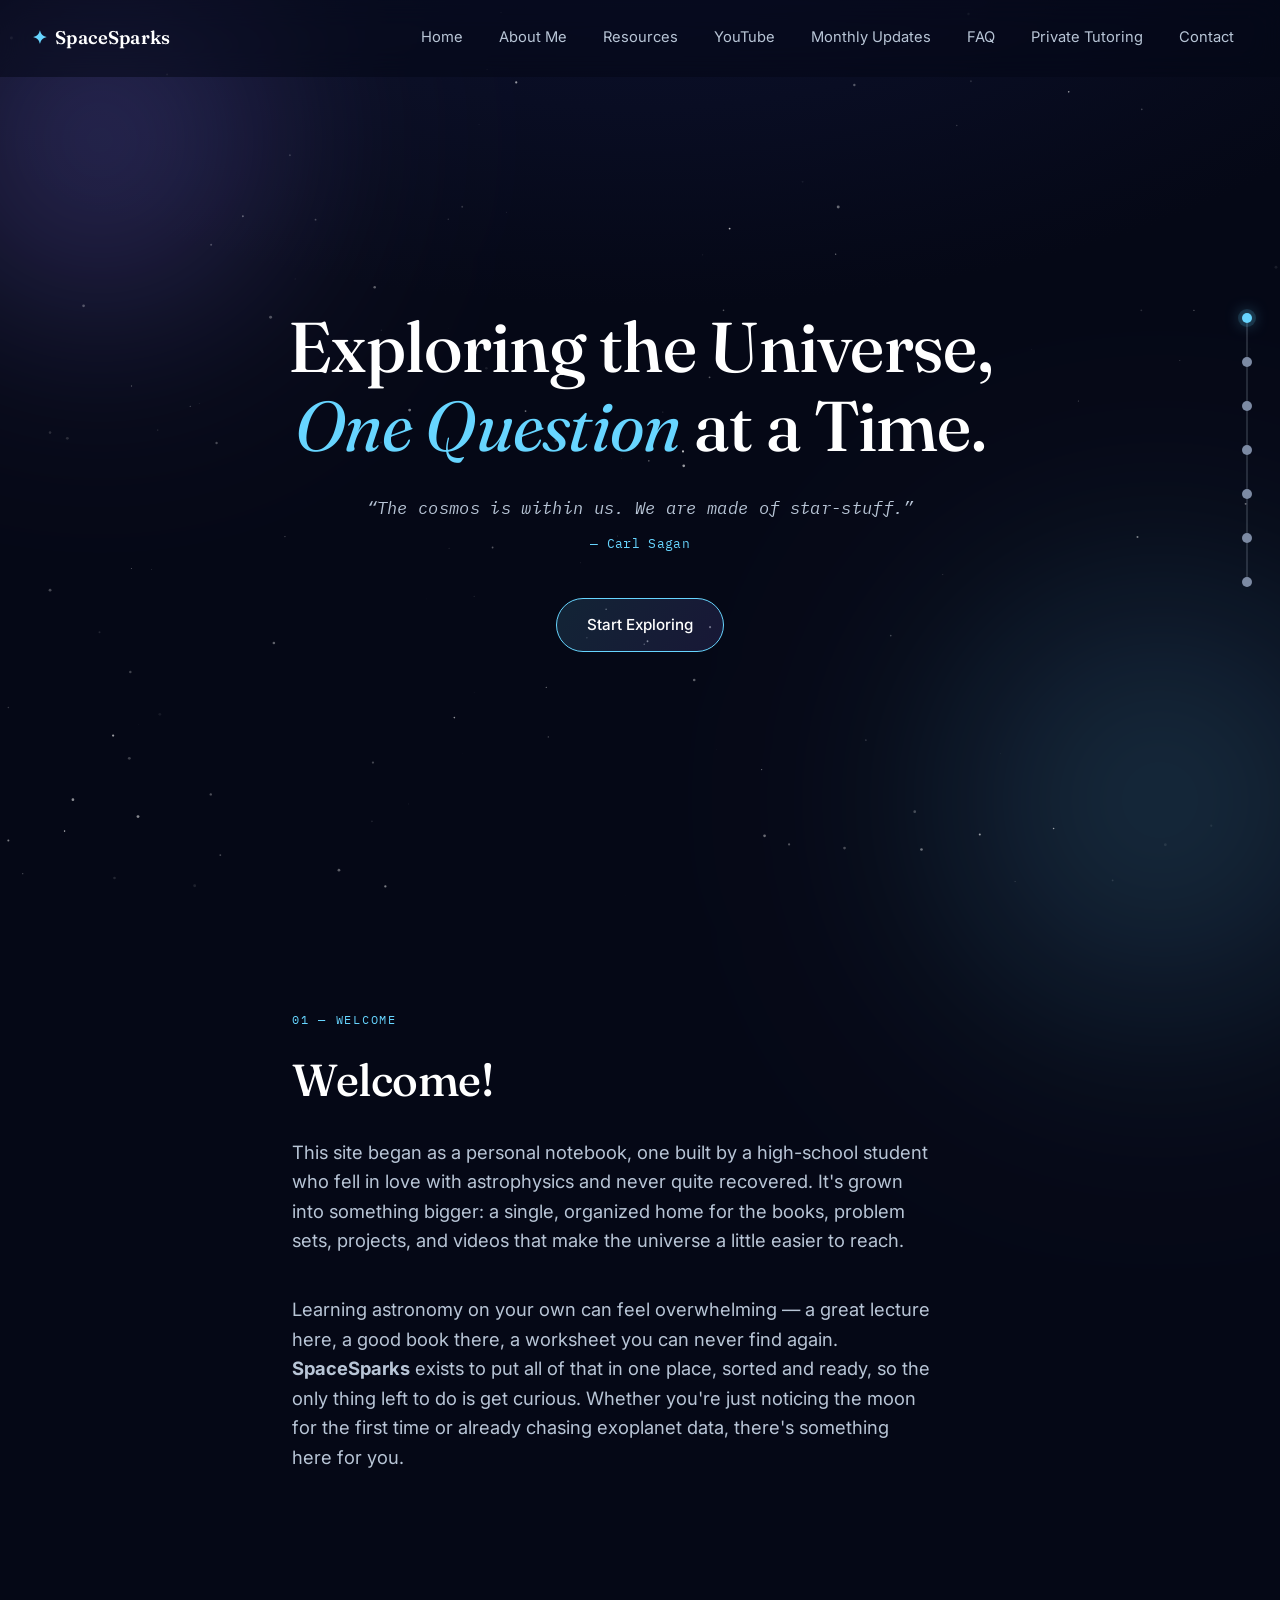
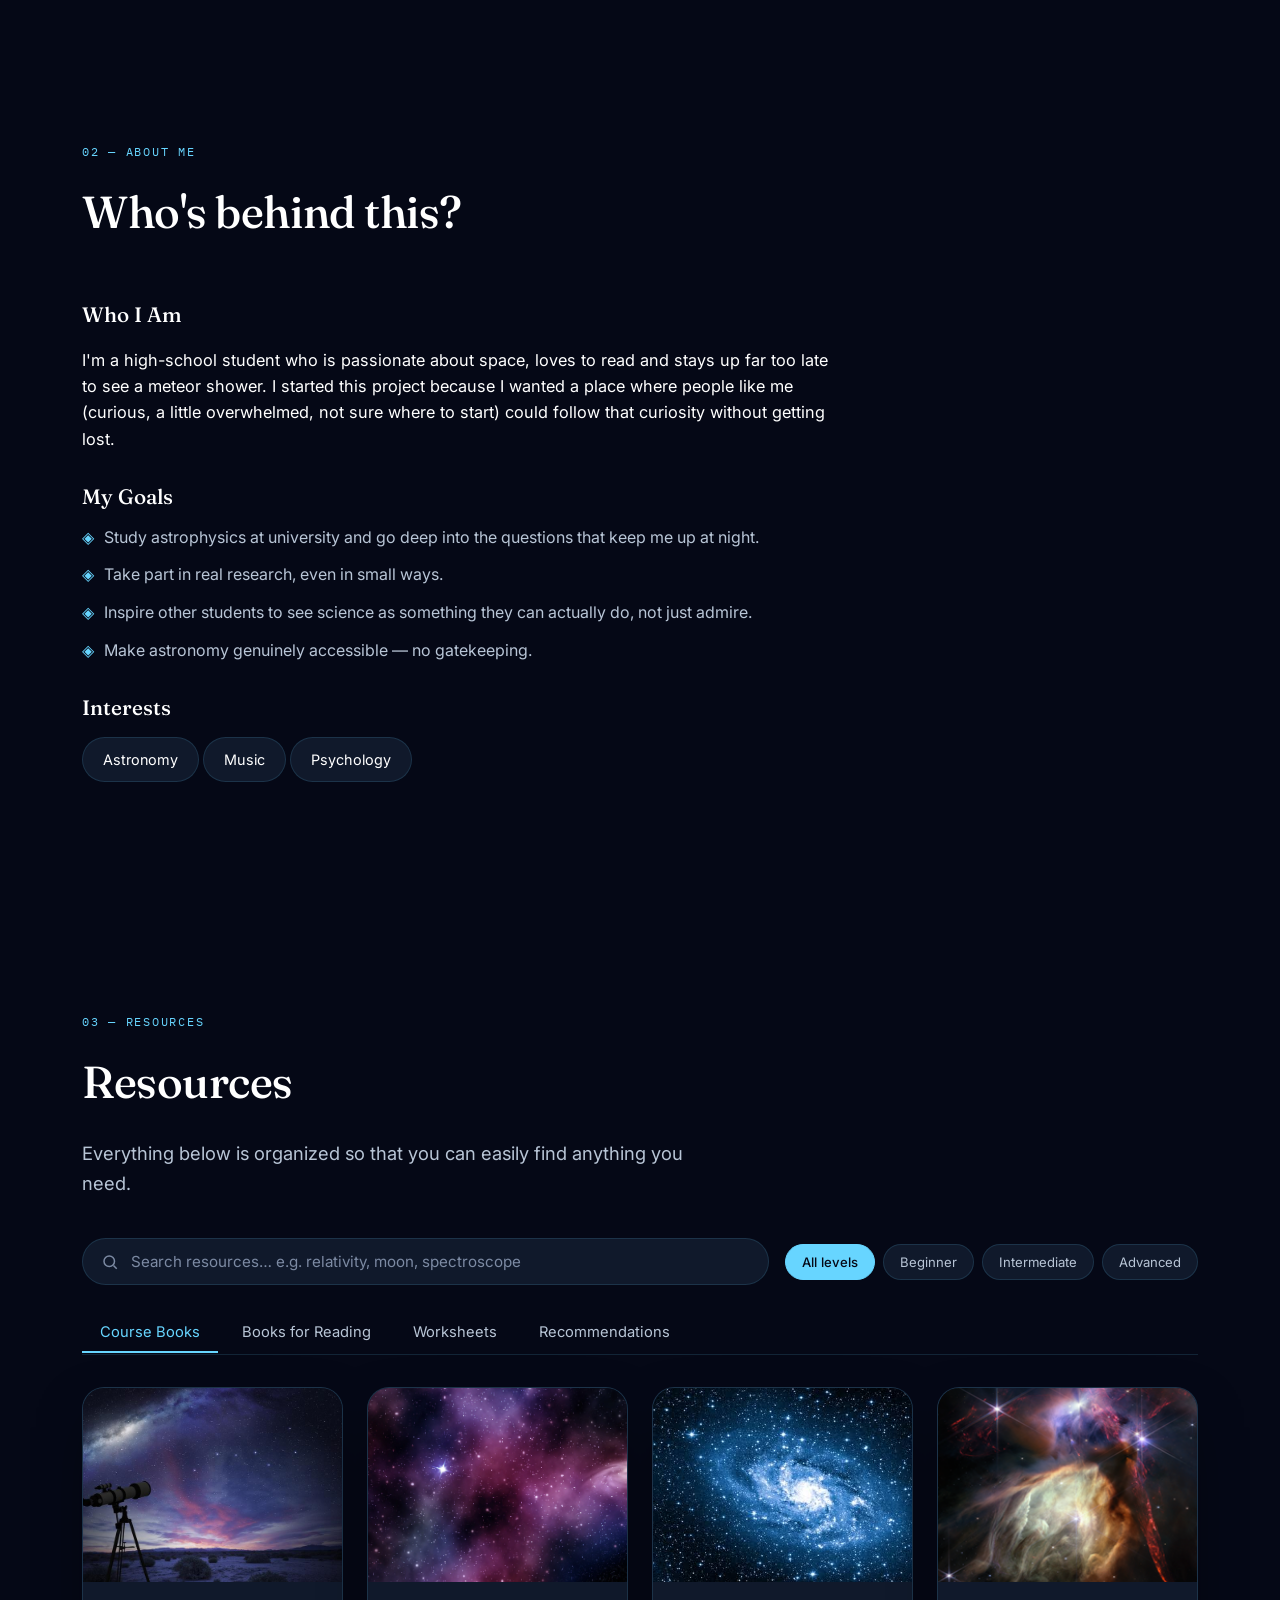
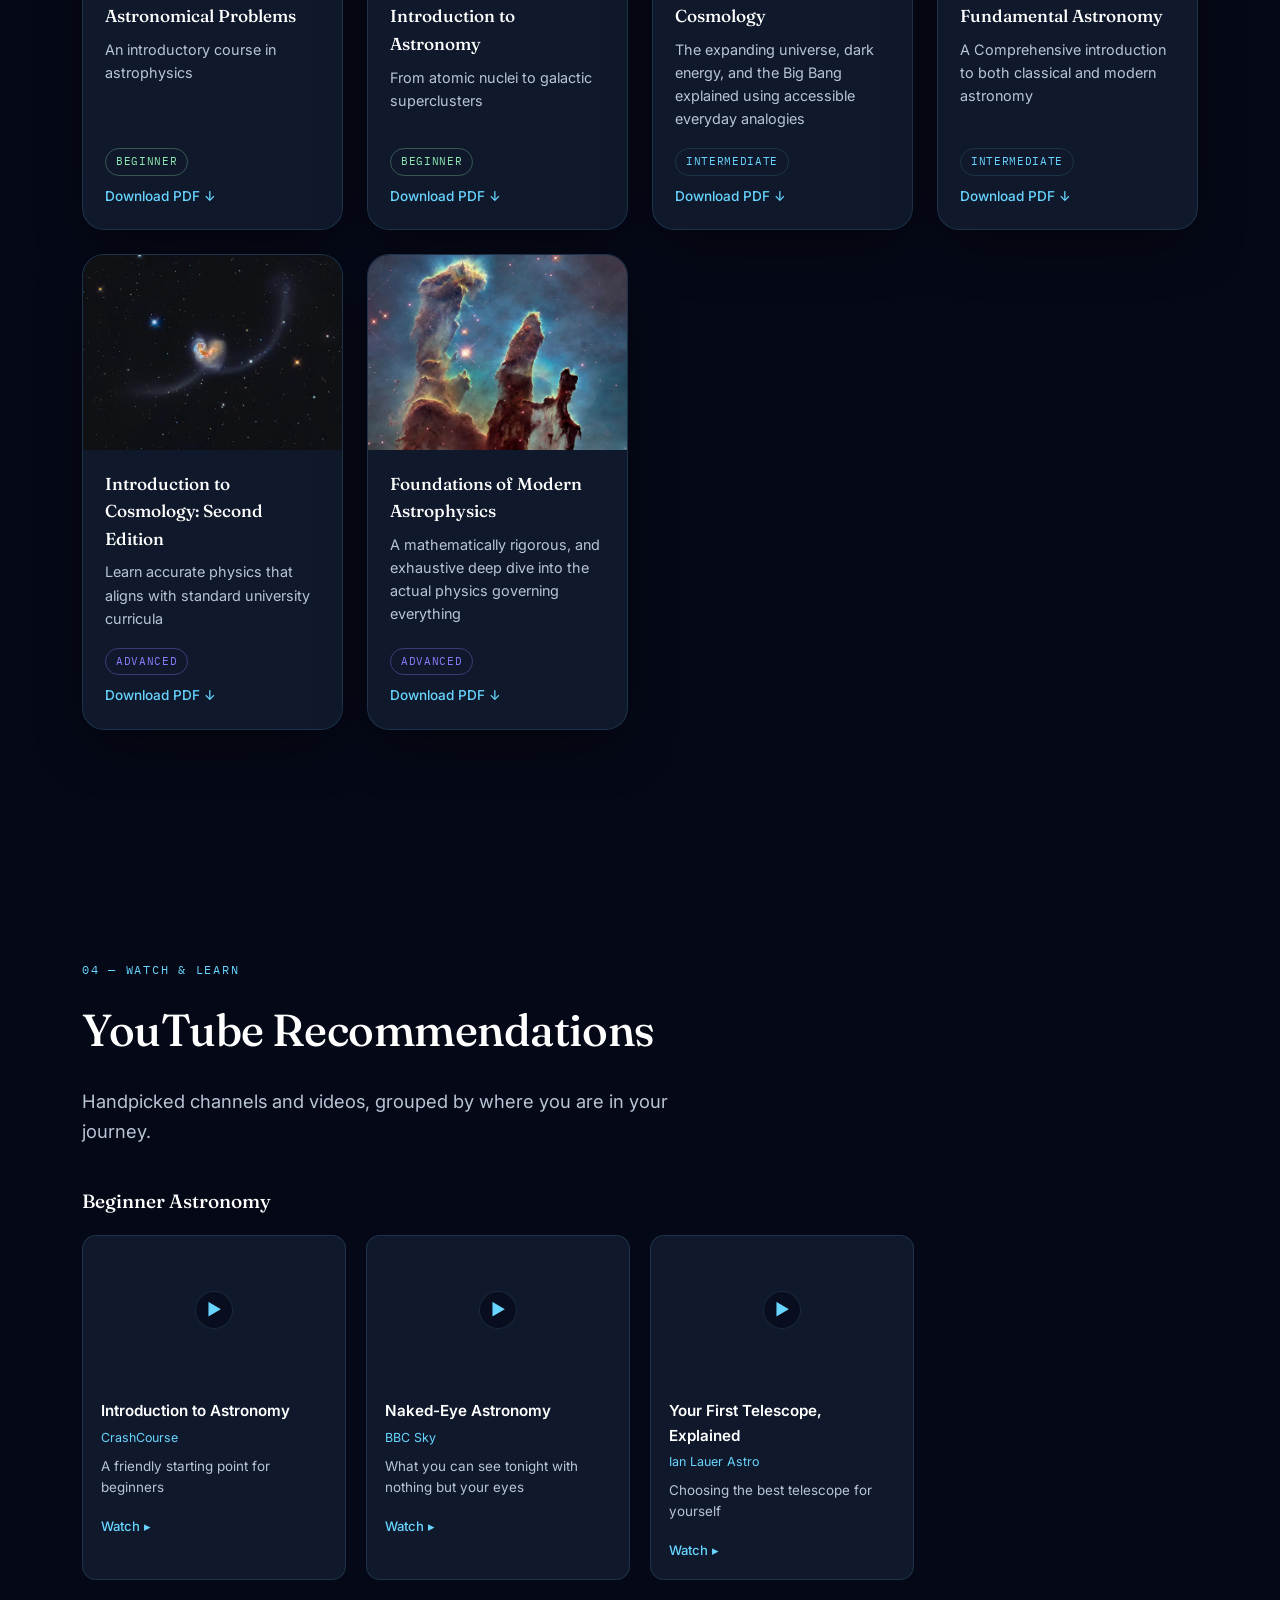
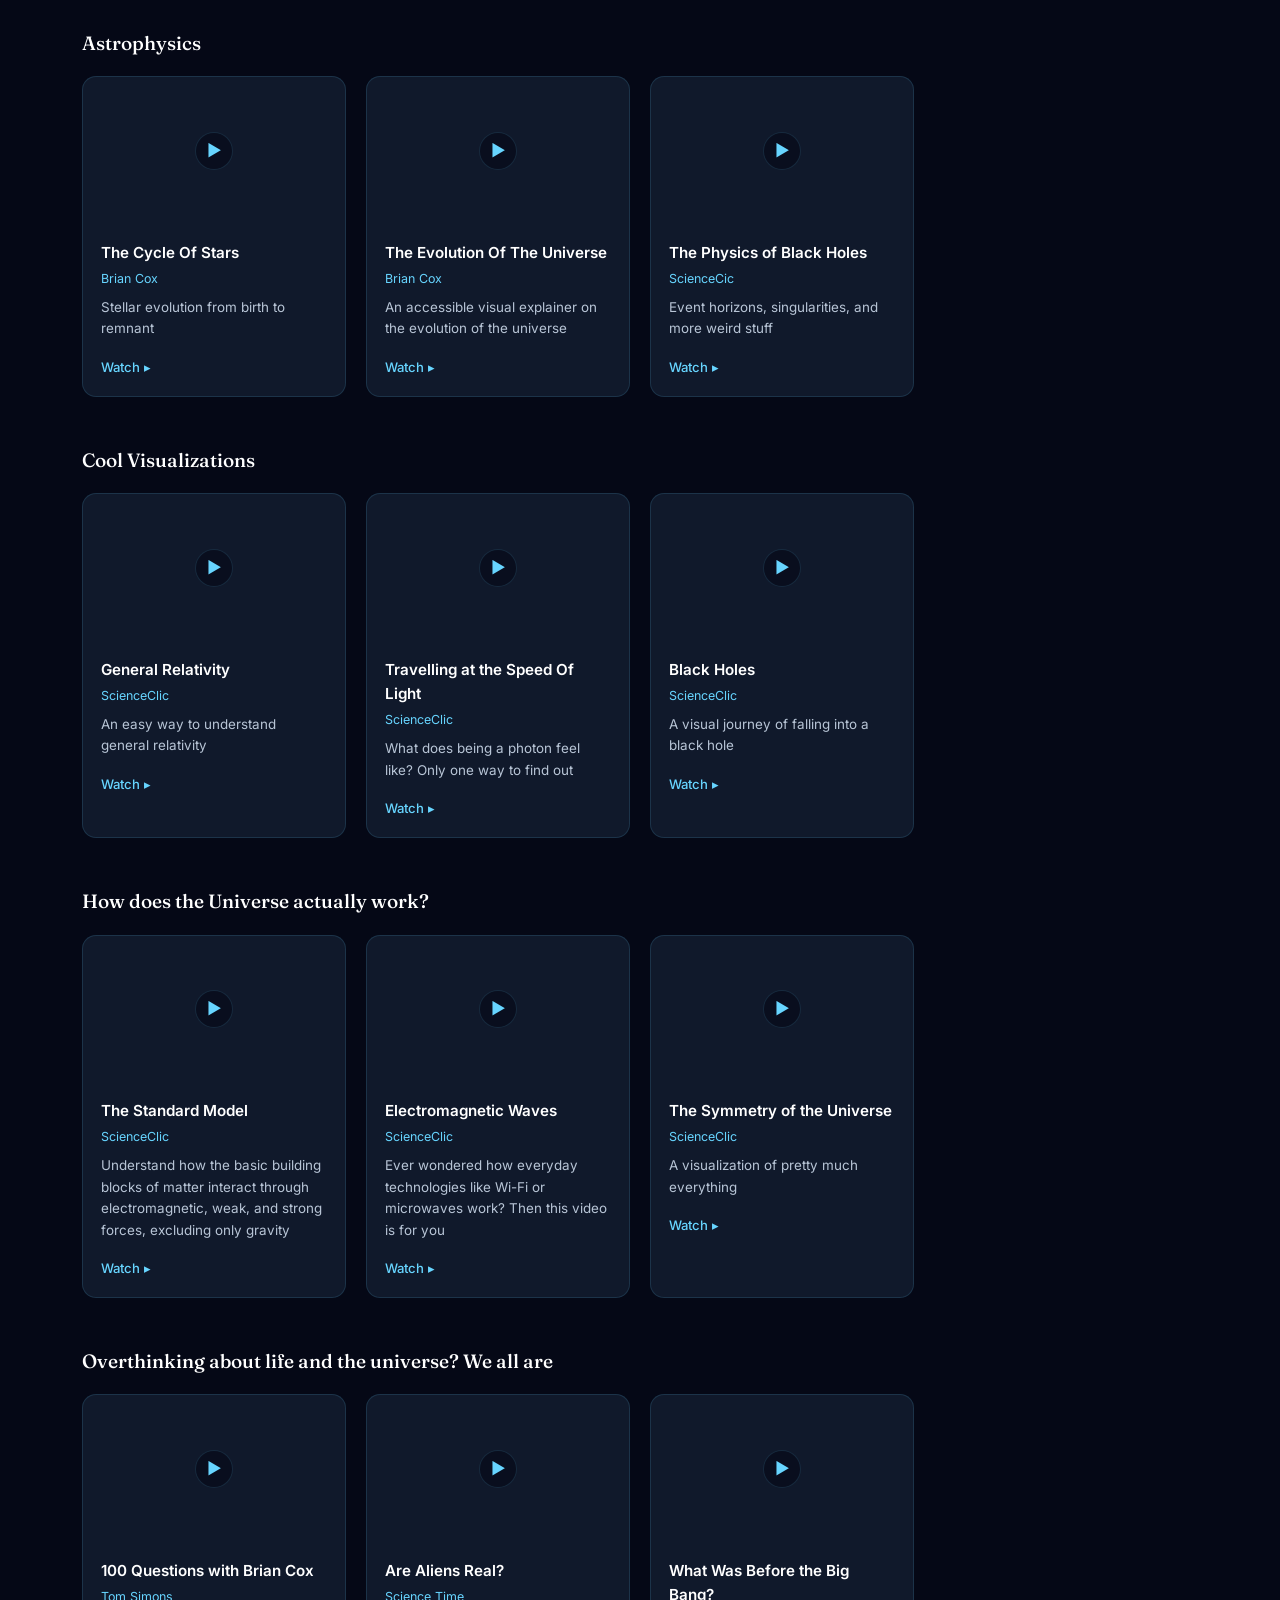
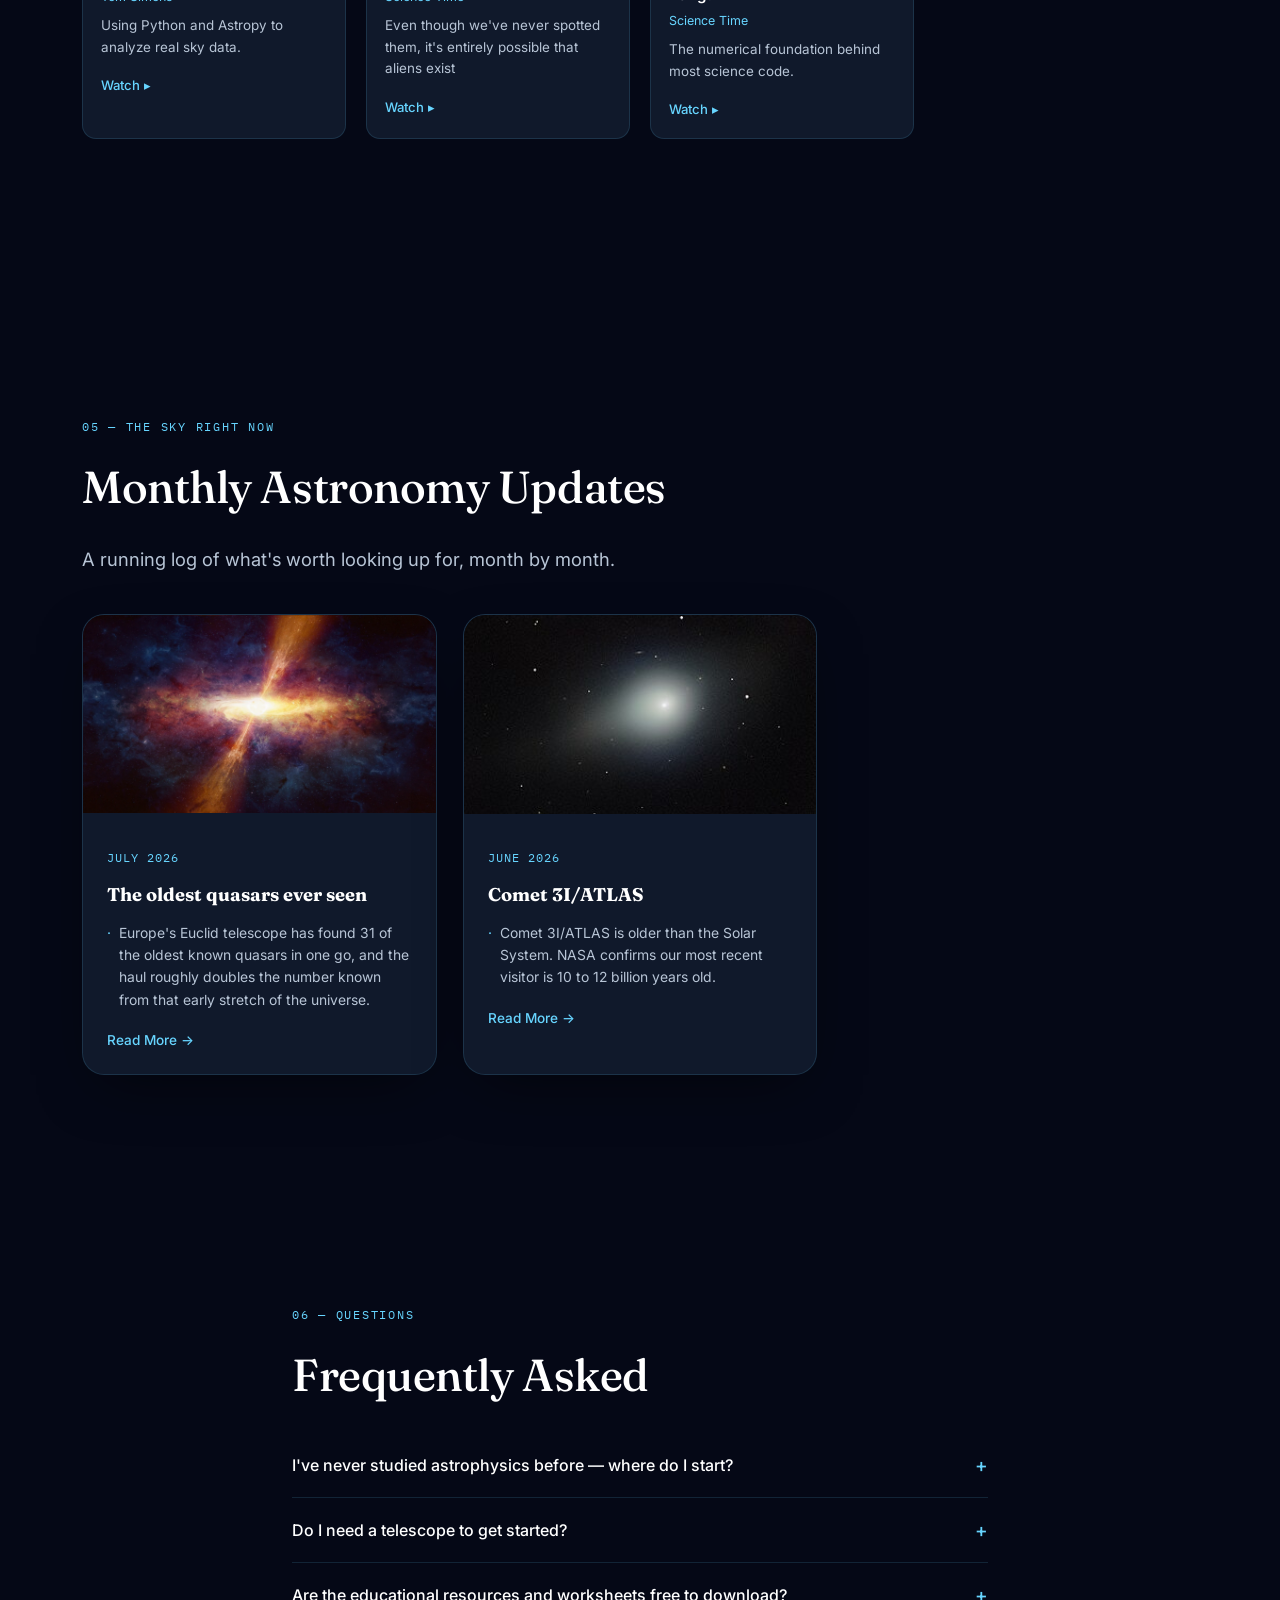
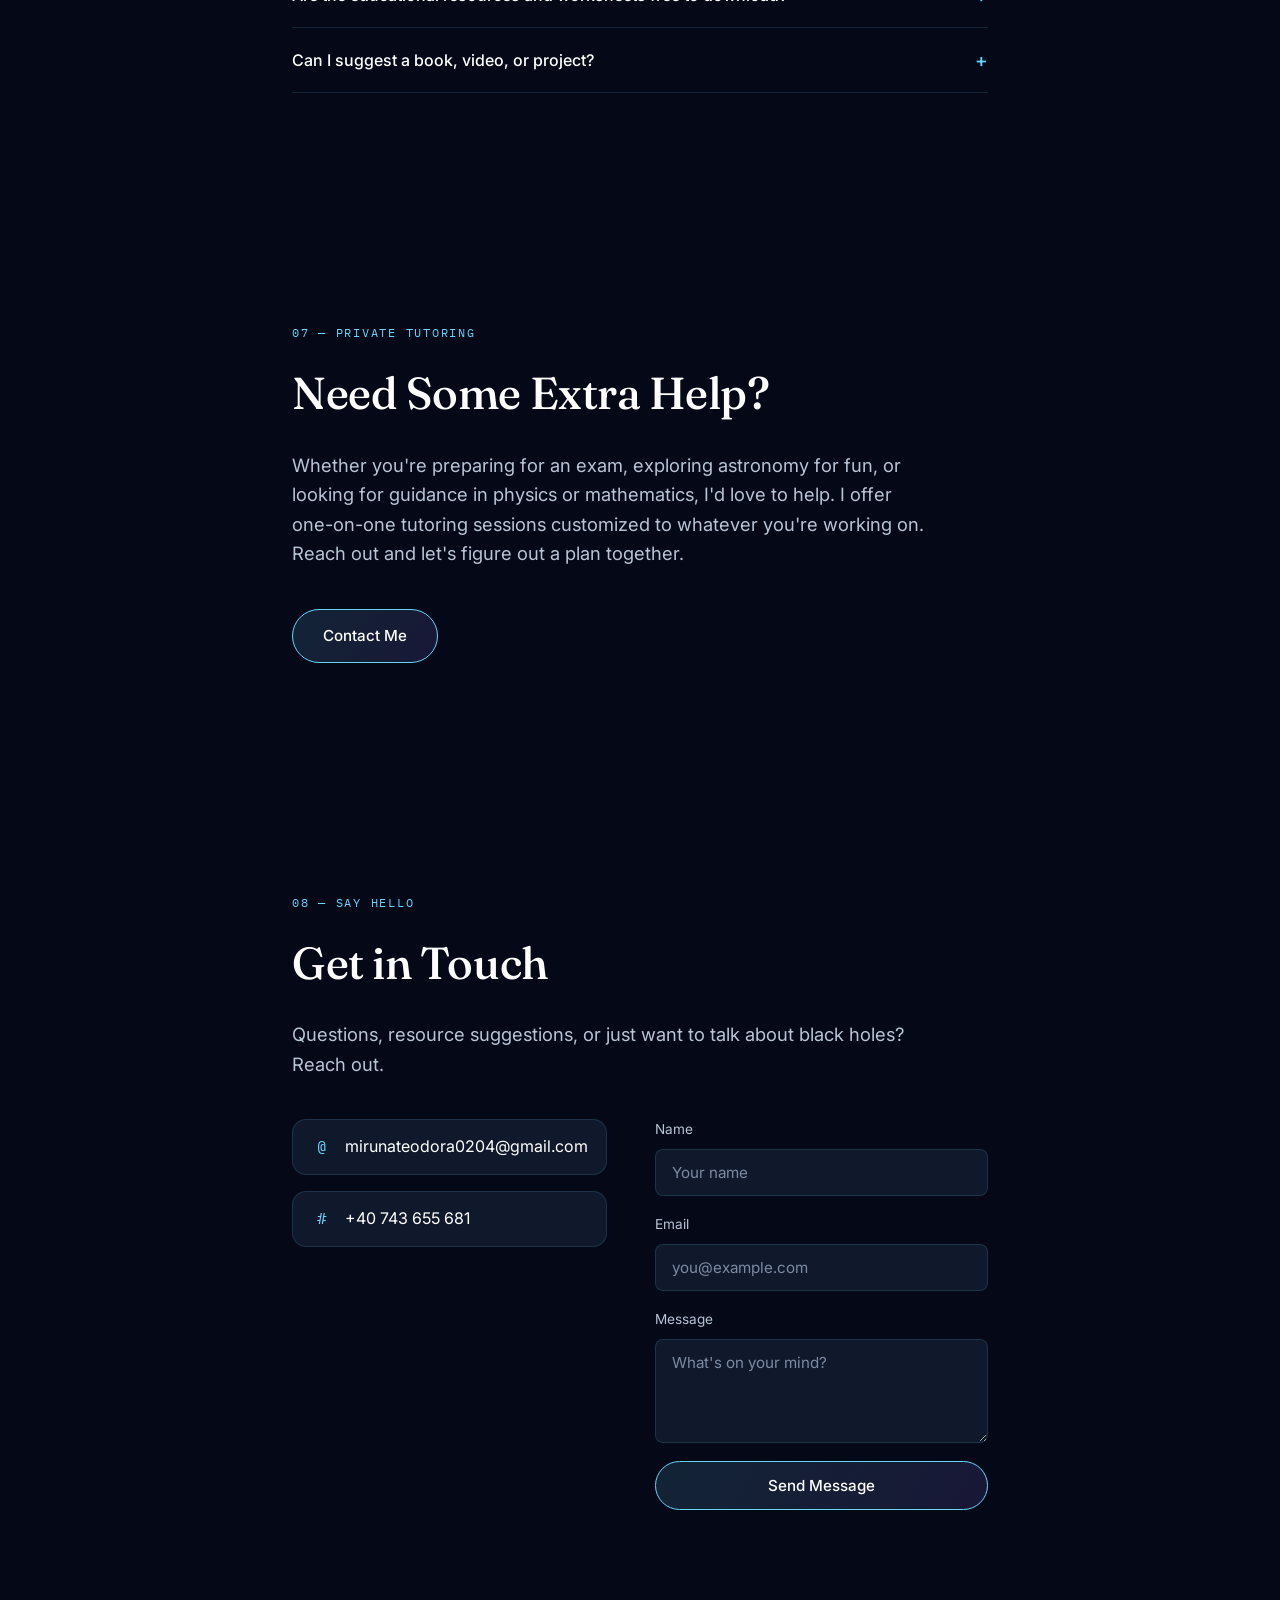
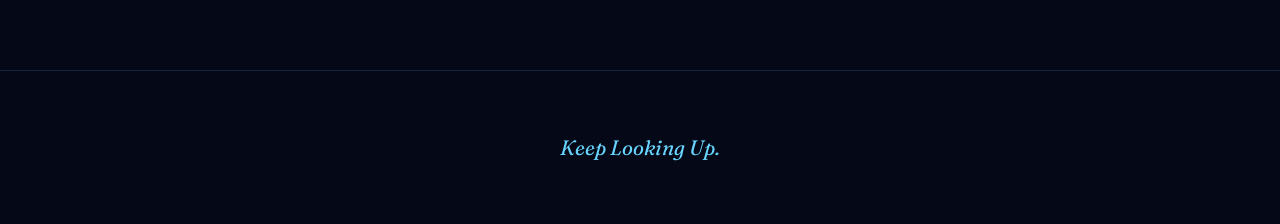
==== index.html @ ea96eea1 "Update index.html" ====
<!DOCTYPE html>
<html lang="en">
<head>
<meta charset="UTF-8">
<meta name="viewport" content="width=device-width, initial-scale=1.0">
<title>Exploring the Universe, One Question at a Time</title>
<meta name="description" content="A personal astronomy &amp; astrophysics learning hub — curated books, exercises, projects, videos and monthly sky updates for curious minds.">

<link rel="preconnect" href="https://fonts.googleapis.com">
<link rel="preconnect" href="https://fonts.gstatic.com" crossorigin>
<link href="https://fonts.googleapis.com/css2?family=Fraunces:ital,opsz,wght@0,9..144,300;0,9..144,500;0,9..144,600;1,9..144,400;1,9..144,500&family=Inter:wght@400;500;600&family=IBM+Plex+Mono:wght@400;500&display=swap" rel="stylesheet">

<link rel="stylesheet" href="styles.css">
</head>
  <script data-goatcounter="https://miruna.goatcounter.com/count" async src="//gc.zgo.at/count.js"></script>
<script src="script.js"></script>
</body>


<!-- ================= STARFIELD CANVAS ================= -->
<canvas id="starfield"></canvas>
<div class="nebula-glow nebula-1"></div>
<div class="nebula-glow nebula-2"></div>

<!-- ================= CONSTELLATION RAIL (signature element) ================= -->
<nav class="rail" aria-hidden="true">
  <svg class="rail-line" viewBox="0 0 2 100" preserveAspectRatio="none"><line x1="1" y1="0" x2="1" y2="100" /></svg>
  <button class="rail-dot" data-target="home" aria-label="Home"><span class="rail-label">Home</span></button>
  <button class="rail-dot" data-target="about" aria-label="About Me"><span class="rail-label">About Me</span></button>
  <button class="rail-dot" data-target="resources" aria-label="Resources"><span class="rail-label">Resources</span></button>
  <button class="rail-dot" data-target="youtube" aria-label="YouTube Recommendations"><span class="rail-label">YouTube</span></button>
  <button class="rail-dot" data-target="updates" aria-label="Monthly Astronomy Updates"><span class="rail-label">Monthly Updates</span></button>
  <button class="rail-dot" data-target="tutoring" aria-label="Private Tutoring"><span class="rail-label">Tutoring</span></button>
  <button class="rail-dot" data-target="contact" aria-label="Contact"><span class="rail-label">Contact</span></button>
</nav>

<!-- ================= TOP NAVIGATION ================= -->
<header class="topnav" id="topnav">
  <a href="#home" class="brand">
    <span class="brand-mark">✦</span> SpaceSparks
  </a>
  <button class="nav-toggle" id="navToggle" aria-label="Open menu" aria-expanded="false">
    <span></span><span></span><span></span>
  </button>
  <ul class="nav-links" id="navLinks">
    <li><a href="#home" class="nav-link">Home</a></li>
    <li><a href="#about" class="nav-link">About Me</a></li>
    <li><a href="#resources" class="nav-link">Resources</a></li>
    <li><a href="#youtube" class="nav-link">YouTube</a></li>
    <li><a href="#updates" class="nav-link">Monthly Updates</a></li>
    <li><a href="#faq" class="nav-link">FAQ</a></li>
    <li><a href="#tutoring" class="nav-link">Private Tutoring</a></li>
    <li><a href="#contact" class="nav-link">Contact</a></li>
   
  </ul>
</header>

<main>

<!-- ================= HOME / HERO ================= -->
<section id="home" class="hero">
  <div class="hero-inner">
    <h1 class="hero-title">Exploring the Universe,<br><em>One Question</em> at a Time.</h1>
    <blockquote id="heroQuote" class="hero-quote mono">
      <p class="quote-text"></p>
      <cite class="quote-author"></cite>
    </blockquote>
    <a href="#welcome" class="btn btn-primary" id="startExploring">Start Exploring</a>
  </div>
  
</section>

<!-- ================= WELCOME ================= -->
<section id="welcome" class="section welcome fade-section">
  <div class="container narrow">
    <p class="eyebrow mono">01 — welcome</p>
    <h2 class="section-title">Welcome!</h2>
    <p class="lead">
      This site began as a personal notebook, one built by a high-school student who fell in love
      with astrophysics and never quite recovered. It's grown into something bigger: a single, organized
      home for the books, problem sets, projects, and videos that make the universe a little easier to reach.
    </p>
   <p class="lead">
      Learning astronomy on your own can feel overwhelming — a great lecture here, a good book there, a worksheet
      you can never find again. <strong>SpaceSparks</strong> exists to put all of that in one place, sorted and
      ready, so the only thing left to do is get curious. Whether you're just noticing the moon for the first
      time or already chasing exoplanet data, there's something here for you.
    </p>
  </div>
</section>

<!-- ================= ABOUT ME ================= -->
<section id="about" class="section about fade-section">
  <div class="container">
    <p class="eyebrow mono">02 — about me</p>
    <h2 class="section-title">Who's behind this?</h2>

    <div class="about-grid">
      

      <div class="about-copy">
        <h3 class="sub-title">Who I Am</h3>
        <p class="body-text">
          I'm a high-school student who is passionate about space, loves to read and stays up far too late 
          to see a meteor shower. I started this project because I wanted a place where people like me 
          (curious, a little overwhelmed, not sure where to start) could follow that curiosity without getting lost.
        </p>

        <h3 class="sub-title">My Goals</h3>
        <ul class="goals-list">
          <li><span class="goal-icon">◈</span> Study astrophysics at university and go deep into the questions that keep me up at night.</li>
          <li><span class="goal-icon">◈</span> Take part in real research, even in small ways.</li>
          <li><span class="goal-icon">◈</span> Inspire other students to see science as something they can actually do, not just admire.</li>
          <li><span class="goal-icon">◈</span> Make astronomy genuinely accessible — no gatekeeping.</li>
        </ul>

        <h3 class="sub-title">Interests</h3>
        <div class="interest-cards">
          <a class="interest-card" href="https://astrobites.org/" target="_blank" rel="noopener"><span>Astronomy</span></a>
          <a class="interest-card" href="https://open.spotify.com/playlist/4v7LT1GHhqr9wpj6pRd0eS?si=41e9cadd6a004e98&pt=9d2623cac70a6fc5e50fc040d698d686" target="_blank" rel="noopener"><span>Music</span></a>
          <a class="interest-card" href="https://www.goodreads.com/shelf/show/psychology" target="_blank" rel="noopener"><span>Psychology</span></a>
        </div>
      </div>
    </div>
  </div>
</section>

<!-- ================= RESOURCES ================= -->
<section id="resources" class="section resources fade-section">
  <div class="container">
    <p class="eyebrow mono">03 — resources</p>
    <h2 class="section-title">Resources</h2>
    <p class="lead">Everything below is organized so that you can easily find anything you need.</p>

    <!-- search + filter -->
    <div class="resource-toolbar">
      <div class="search-wrap">
        <svg class="search-icon" viewBox="0 0 24 24" width="18" height="18" fill="none" stroke="currentColor" stroke-width="2"><circle cx="11" cy="11" r="7"/><line x1="21" y1="21" x2="16.65" y2="16.65"/></svg>
        <input type="text" id="resourceSearch" placeholder="Search resources… e.g. relativity, moon, spectroscope" aria-label="Search resources">
      </div>
      <div class="filter-wrap" role="group" aria-label="Filter by difficulty">
        <button class="filter-chip active" data-level="all">All levels</button>
        <button class="filter-chip" data-level="beginner">Beginner</button>
        <button class="filter-chip" data-level="intermediate">Intermediate</button>
        <button class="filter-chip" data-level="advanced">Advanced</button>
      </div>
    </div>

    <!-- Resource sub-nav -->
    <div class="resource-tabs" role="tablist">
      <button class="resource-tab active" data-tab="coursebooks" role="tab">Course Books</button>
      <button class="resource-tab" data-tab="reading" role="tab">Books for Reading</button>
      <button class="resource-tab" data-tab="exercises" role="tab">Worksheets</button>
      <button class="resource-tab" data-tab="recommendations" role="tab">Recommendations</button>
    </div>

    <!-- 1. Course Books -->
    <div class="resource-panel active" id="panel-coursebooks">
      <div class="card-grid" id="coursebooksGrid"></div>
    </div>

    <!-- 2. Books for Reading -->
    <div class="resource-panel" id="panel-reading">
      <div class="card-grid" id="readingGrid"></div>
    </div>

    <!-- 3. Exercises -->
    <div class="resource-panel" id="panel-exercises">
      <div class="accordion" id="exerciseAccordion"></div>
    </div>

    <!-- 4. Recommendations -->
<div class="resource-panel" id="panel-recommendations">
  <div class="card-grid" id="recommendationsGrid"></div>
</div>

    <p class="empty-state mono" id="resourceEmptyState" hidden>No resources match your search yet — try a different word.</p>
  </div>
</section>

<!-- ================= YOUTUBE ================= -->
<section id="youtube" class="section youtube fade-section">
  <div class="container">
    <p class="eyebrow mono">04 — watch &amp; learn</p>
    <h2 class="section-title">YouTube Recommendations</h2>
    <p class="lead">Handpicked channels and videos, grouped by where you are in your journey.</p>

    <div class="yt-categories" id="ytCategories"></div>
  </div>
</section>

<!-- ================= MONTHLY UPDATES ================= -->
<section id="updates" class="section updates fade-section">
  <div class="container">
    <p class="eyebrow mono">05 — the sky right now</p>
    <h2 class="section-title">Monthly Astronomy Updates</h2>
    <p class="lead">A running log of what's worth looking up for, month by month.</p>

    <div class="updates-grid" id="updatesGrid"></div>
  </div>
</section>

<!-- ================= FAQ ================= -->
<section id="faq" class="section faq fade-section">
  <div class="container narrow">
    <p class="eyebrow mono">06 — questions</p>
    <h2 class="section-title">Frequently Asked</h2>
    <div class="faq-list" id="faqList"></div>
  </div>
</section>

   <!-- ================= PRIVATE TUTORING ================= -->
<section id="tutoring" class="section tutoring fade-section">
  <div class="container narrow">
    <p class="eyebrow mono">07 — private tutoring</p>
    <h2 class="section-title">Need Some Extra Help?</h2>
    <p class="lead">
      Whether you're preparing for an exam, exploring astronomy for fun, or looking for guidance in
      physics or mathematics, I'd love to help. I offer one-on-one tutoring sessions customized to
      whatever you're working on. Reach out and let's figure out a plan together.
    </p>
    <a href="#contact" class="btn btn-primary" id="tutoringContact">Contact Me</a>
  </div>
</section>

<!-- ================= CONTACT ================= -->
<section id="contact" class="section contact fade-section">
  <div class="container narrow">
    <p class="eyebrow mono">08 — say hello</p>
    <h2 class="section-title">Get in Touch</h2>
    <p class="lead">Questions, resource suggestions, or just want to talk about black holes? Reach out.</p>

    <div class="contact-grid">
      <div class="contact-info">
        <a class="contact-item" href="mailto:mirunateodora0204@gmail.com">
          <span class="contact-icon mono">@</span> mirunateodora0204@gmail.com
        </a>
        <a class="contact-item" href="tel:+40 743 655 681">
          <span class="contact-icon mono">#</span> +40 743 655 681
        </a>
      </div>

      <form class="contact-form" id="contactForm">
        <label class="field">
          <span>Name</span>
          <input type="text" name="name" required placeholder="Your name">
        </label>
        <label class="field">
          <span>Email</span>
          <input type="email" name="email" required placeholder="you@example.com">
        </label>
        <label class="field">
          <span>Message</span>
          <textarea name="message" rows="4" required placeholder="What's on your mind?"></textarea>
        </label>
        <button type="submit" class="btn btn-primary full-width">Send Message</button>
        <p class="form-status mono" id="formStatus" role="status"></p>
      </form>
    </div>
  </div>
</section>

 

</main>

<footer class="site-footer">
  <p class="footer-tagline">Keep Looking Up.</p>
</footer>

<button class="back-to-top" id="backToTop" aria-label="Back to top">↑</button>

<script src="script.js"></script>
</body>
</html>
---- styles.css ----
/* =========================================================
   ORBITNOTES — design tokens
   ========================================================= */
:root{
  --bg:            #050816;
  --bg-soft:       #070b1c;
  --card:          #10192b;
  --card-hover:    #142238;
  --border:        rgba(103,213,255,0.14);
  --accent:        #67d5ff;
  --accent-2:      #8d7bff;
  --text:          #ffffff;
  --muted:         #b8c5d6;
  --muted-2:       #7c8aa3;

  --font-display: "Fraunces", ui-serif, Georgia, serif;
  --font-body:    "Inter", ui-sans-serif, system-ui, sans-serif;
  --font-mono:    "IBM Plex Mono", ui-monospace, monospace;

  --radius-lg: 22px;
  --radius-md: 14px;
  --radius-sm: 8px;

  --shadow-soft: 0 20px 60px -20px rgba(0,0,0,0.6);
  --ease: cubic-bezier(.16,.8,.3,1);
}

*,*::before,*::after{ box-sizing:border-box; }
html{ scroll-behavior:smooth; }
@media (prefers-reduced-motion: reduce){
  html{ scroll-behavior:auto; }
  *{ animation-duration:0.001ms !important; animation-iteration-count:1 !important; transition-duration:0.001ms !important; }
}

body{
  margin:0;
  background:var(--bg);
  color:var(--text);
  font-family:var(--font-body);
  line-height:1.6;
  -webkit-font-smoothing:antialiased;
  overflow-x:hidden;
}

img{ max-width:100%; display:block; }
a{ color:inherit; text-decoration:none; }
button{ font-family:inherit; cursor:pointer; }
.mono{ font-family:var(--font-mono); letter-spacing:0.02em; }

::selection{ background:var(--accent-2); color:#050816; }

/* focus visibility */
a:focus-visible, button:focus-visible, input:focus-visible, textarea:focus-visible{
  outline:2px solid var(--accent);
  outline-offset:3px;
  border-radius:4px;
}

/* =========================================================
   Background: starfield + nebula glows
   ========================================================= */
#starfield{
  position:fixed; inset:0; width:100%; height:100%;
  z-index:0; pointer-events:none;
  background:
    radial-gradient(ellipse 120% 80% at 50% -10%, #0d1230 0%, var(--bg) 55%);
}

.nebula-glow{
  position:fixed; z-index:0; pointer-events:none; border-radius:50%;
  filter:blur(90px); opacity:0.35; mix-blend-mode:screen;
}
.nebula-1{
  width:520px; height:520px; top:-120px; left:-160px;
  background:radial-gradient(circle, var(--accent-2), transparent 70%);
}
.nebula-2{
  width:640px; height:640px; bottom:-220px; right:-200px;
  background:radial-gradient(circle, var(--accent), transparent 70%);
  opacity:0.22;
}

/* =========================================================
   Constellation rail (signature scroll element)
   ========================================================= */
.rail{
  position:fixed; right:28px; top:50%; transform:translateY(-50%);
  z-index:40; display:flex; flex-direction:column; align-items:center; gap:34px;
}
.rail-line{
  position:absolute; left:50%; top:0; transform:translateX(-50%);
  width:2px; height:100%; z-index:0;
}
.rail-line line{ stroke:rgba(184,197,214,0.18); stroke-width:2; }
.rail-dot{
  position:relative; z-index:1;
  width:10px; height:10px; border-radius:50%;
  background:var(--muted-2); border:2px solid transparent;
  padding:0; transition:background .3s var(--ease), box-shadow .3s var(--ease), transform .3s var(--ease);
}
.rail-dot:hover{ transform:scale(1.3); }
.rail-dot.active{
  background:var(--accent);
  box-shadow:0 0 0 4px rgba(103,213,255,0.15), 0 0 16px rgba(103,213,255,0.7);
}
.rail-label{
  position:absolute; right:22px; top:50%; transform:translateY(-50%);
  font-family:var(--font-mono); font-size:0.7rem; color:var(--muted);
  white-space:nowrap; background:var(--card); padding:4px 10px; border-radius:6px;
  border:1px solid var(--border);
  opacity:0; pointer-events:none; transition:opacity .25s var(--ease);
}
.rail-dot:hover .rail-label{ opacity:1; }
@media (max-width:1000px){ .rail{ display:none; } }

/* =========================================================
   Top navigation
   ========================================================= */
.topnav{
  position:fixed; top:0; left:0; right:0; z-index:50;
  display:flex; align-items:center; justify-content:space-between;
  padding:18px 32px;
  background:rgba(5,8,22,0.55);
  backdrop-filter:blur(14px);
  border-bottom:1px solid transparent;
  transition:background .3s var(--ease), border-color .3s var(--ease), padding .3s var(--ease);
}
.topnav.scrolled{
  padding:12px 32px;
  background:rgba(5,8,22,0.85);
  border-bottom-color:var(--border);
}
.brand{
  font-family:var(--font-display); font-size:1.15rem; font-weight:600;
  display:flex; align-items:center; gap:8px; letter-spacing:0.01em;
}
.brand-mark{ color:var(--accent); }

.nav-links{ list-style:none; display:flex; gap:8px; margin:0; padding:0; }
.nav-link{
  display:inline-block; padding:8px 14px; border-radius:20px;
  font-size:0.92rem; color:var(--muted); position:relative;
  transition:color .25s var(--ease), background .25s var(--ease);
}
.nav-link:hover{ color:var(--text); background:rgba(103,213,255,0.08); }

.nav-toggle{
  display:none; flex-direction:column; gap:5px; background:none; border:none; padding:8px;
}
.nav-toggle{
  display:none; flex-direction:column; gap:5px; background:none; border:none; padding:8px;
  position:relative;
  z-index:60;
}
.nav-toggle[aria-expanded="true"] span:nth-child(1){
  transform: translateY(7px) rotate(45deg);
}
.nav-toggle[aria-expanded="true"] span:nth-child(2){
  opacity:0;
}
.nav-toggle[aria-expanded="true"] span:nth-child(3){
  transform: translateY(-7px) rotate(-45deg);
}
.nav-toggle span{
  transition: transform .3s var(--ease), opacity .3s var(--ease);
}
.nav-toggle span{ width:24px; height:2px; background:var(--text); border-radius:2px; transition:transform .3s var(--ease), opacity .3s var(--ease); }

@media (max-width:860px){
  .nav-toggle{ display:flex; }
  .nav-links{
    position:fixed; top:0; right:-100%; height:100vh; width:min(320px,80vw);
    flex-direction:column; padding:100px 32px; gap:6px;
    background:var(--bg-soft); border-left:1px solid var(--border);
    transition:right .4s var(--ease);
  }
  .nav-links.open{ right:0; }
  .nav-link{ font-size:1.1rem; padding:12px 14px; }
}

/* =========================================================
   Layout helpers
   ========================================================= */
.container{ max-width:1180px; margin:0 auto; padding:0 32px; position:relative; z-index:1; }
.container.narrow{ max-width:760px; }
.section{ padding:130px 0 100px; position:relative; z-index:1; }
.eyebrow{ color:var(--accent); font-size:0.78rem; text-transform:uppercase; letter-spacing:0.14em; margin:0 0 14px; }
.section-title{
  font-family:var(--font-display); font-weight:500; font-size:clamp(2rem,4vw,2.8rem);
  margin:0 0 22px; letter-spacing:-0.01em;
}
.sub-title{ font-family:var(--font-display); font-size:1.3rem; font-weight:500; margin:28px 0 12px; color:var(--text); }
.lead{ font-size:1.15rem; color:var(--muted); max-width:640px; margin:0 0 40px; }
.body-text{ color:var(--text); font-size:1.02rem; }
.body-text.muted{ color:var(--muted); }

/* fade-in-on-scroll */
.fade-section{ opacity:0; transform:translateY(28px); transition:opacity .8s var(--ease), transform .8s var(--ease); }
.fade-section.in-view{ opacity:1; transform:translateY(0); }

/* =========================================================
   Buttons
   ========================================================= */
.btn{
  display:inline-flex; align-items:center; justify-content:center; gap:8px;
  padding:14px 30px; border-radius:100px; border:1px solid var(--accent);
  font-weight:500; font-size:0.95rem; color:var(--text);
  background:transparent; transition:all .3s var(--ease);
}
.btn-primary{
  background:linear-gradient(120deg, rgba(103,213,255,0.14), rgba(141,123,255,0.14));
}
.btn-primary:hover{
  box-shadow:0 0 0 1px var(--accent), 0 0 30px rgba(103,213,255,0.35);
  transform:translateY(-2px);
}
.btn.full-width{ width:100%; }

/* =========================================================
   Hero
   ========================================================= */
.hero{
  min-height:100vh; display:flex; align-items:center; justify-content:center;
  position:relative; z-index:1; padding:120px 32px 60px; text-align:center;
}
.hero-inner{ max-width:820px; }
.hero-title{
  font-family:var(--font-display); font-weight:500; font-size:clamp(2.4rem,6vw,4.4rem);
  line-height:1.12; margin:0 0 30px; letter-spacing:-0.01em;
}
.hero-title em{ font-style:italic; color:var(--accent); font-weight:400; }
.hero-quote{ margin:0 auto 42px; max-width:560px; border:none; padding:0; }
.quote-text{ font-size:1.05rem; color:var(--muted); font-style:italic; margin:0 0 8px; }
.quote-text::before{ content:"“"; } .quote-text::after{ content:"”"; }
.quote-author{ font-size:0.8rem; color:var(--accent); font-style:normal; }
.quote-author::before{ content:"— "; }

.scroll-cue{
  position:absolute; bottom:36px; left:50%; transform:translateX(-50%);
  width:22px; height:36px; border:2px solid var(--muted-2); border-radius:20px;
}
.scroll-cue span{
  position:absolute; top:6px; left:50%; transform:translateX(-50%);
  width:4px; height:8px; border-radius:2px; background:var(--accent);
  animation:scrollcue 1.8s infinite var(--ease);
}
@keyframes scrollcue{ 0%{opacity:1; top:6px;} 70%{opacity:0; top:18px;} 100%{opacity:0; top:6px;} }

/* =========================================================
   Cards (generic)
   ========================================================= */
.card-grid{ display:grid; grid-template-columns:repeat(auto-fill,minmax(260px,1fr)); gap:24px; }
.book-category{ margin-bottom:40px; }
.book-category:last-child{ margin-bottom:0; }
.book-category-title{
  font-family:var(--font-display); font-size:1.15rem; font-weight:500;
  margin:0 0 18px; color:var(--text);
}
.card{
  background:var(--card); border:1px solid var(--border); border-radius:var(--radius-lg);
  overflow:hidden; box-shadow:var(--shadow-soft);
  transition:transform .35s var(--ease), box-shadow .35s var(--ease), border-color .35s var(--ease);
  display:flex; flex-direction:column;
}
.card:hover{
  transform:translateY(-6px);
  border-color:rgba(103,213,255,0.4);
  box-shadow:0 24px 60px -18px rgba(103,213,255,0.25);
}
.card-media{
  aspect-ratio:4/3; background:linear-gradient(135deg,#141d36,#0c1226);
  display:flex; align-items:center; justify-content:center; color:var(--muted-2);
  font-size:0.75rem; position:relative;
}
.card-body{ padding:20px 22px 22px; display:flex; flex-direction:column; gap:8px; flex:1; }
.card-title{ font-family:var(--font-display); font-size:1.08rem; font-weight:500; margin:0; }
.card-desc{ color:var(--muted); font-size:0.9rem; margin:0; flex:1; }
.card-meta{
  display:flex;
  flex-direction:column;
  align-items:flex-start;
  gap:10px;
  margin-top:auto;
  padding-top:10px;
}
.recommendation-card{
  background:var(--card); border:1px solid var(--border); border-radius:var(--radius-lg);
  padding:28px 26px; box-shadow:var(--shadow-soft);
  display:flex; flex-direction:column; gap:14px;
  transition:transform .35s var(--ease), box-shadow .35s var(--ease), border-color .35s var(--ease);
}
.recommendation-card:hover{
  transform:translateY(-6px);
  border-color:rgba(103,213,255,0.4);
  box-shadow:0 24px 60px -18px rgba(103,213,255,0.25);
}
.recommendation-card .card-title{ margin:0; }
.recommendation-card .card-desc{ margin:0; }
.recommendation-card .btn{ align-self:flex-start; margin-top:4px; }
.card-link{
  white-space:nowrap;
}
.tag{
  white-space:nowrap;
}
.tag{
  font-family:var(--font-mono); font-size:0.68rem; padding:4px 10px; border-radius:100px;
  border:1px solid var(--border); color:var(--accent); text-transform:uppercase; letter-spacing:0.06em;
}
.tag.beginner{ color:#8ce8b0; border-color:rgba(140,232,176,0.3); }
.tag.intermediate{ color:var(--accent); }
.tag.advanced{ color:var(--accent-2); border-color:rgba(141,123,255,0.35); }
.tag.genre{
  color: var(--accent-2);
  border-color: rgba(141,123,255,0.35);
}
.card-link{
  font-size:0.85rem; color:var(--accent); font-weight:500; display:inline-flex; align-items:center; gap:4px;
}
.card-link:hover{ text-decoration:underline; }

/* project-specific meta rows */
.project-meta{ display:flex; flex-wrap:wrap; gap:8px 14px; font-size:0.78rem; color:var(--muted-2); margin:4px 0 0; font-family:var(--font-mono); }

/* =========================================================
   Welcome
   ========================================================= */
.welcome{ padding-top:110px; }

/* =========================================================
   About
   ========================================================= */
.about-grid{
  display:grid; grid-template-columns:1fr; max-width:760px;
}
.photo-placeholder{
  aspect-ratio:1; border-radius:var(--radius-lg); background:var(--card);
  border:1px dashed rgba(103,213,255,0.35);
  display:flex; align-items:center; justify-content:center; color:var(--muted-2);
}
.goals-list{ list-style:none; margin:0; padding:0; display:flex; flex-direction:column; gap:12px; }
.goals-list li{ display:flex; gap:10px; color:var(--muted); }
.goal-icon{ color:var(--accent); flex-shrink:0; }
.interest-card{
  background:var(--card); border:1px solid var(--border); border-radius:100px;
  padding:10px 20px; font-size:0.9rem; display:inline-block; cursor:pointer;
  transition:transform .3s var(--ease), border-color .3s var(--ease), box-shadow .3s var(--ease), color .3s var(--ease);
}
.interest-card:hover{
  transform:translateY(-3px);
  border-color:var(--accent);
  box-shadow:0 8px 24px -8px rgba(103,213,255,0.4);
  color:var(--accent);
}
@media (max-width:760px){
  .about-grid{ grid-template-columns:1fr; }
  .photo-placeholder{ max-width:220px; }
  .about-photo-img{
  width:100%;
  aspect-ratio:1;
  object-fit:cover;
  border-radius:var(--radius-lg);
  border:1px solid var(--border);
}
}

/* =========================================================
   Resources toolbar / tabs
   ========================================================= */
#readingGrid{
  display:block;
}
.resource-toolbar{ display:flex; flex-wrap:wrap; gap:16px; margin-bottom:28px; align-items:center; justify-content:space-between; }
.search-wrap{
  display:flex; align-items:center; gap:10px; background:var(--card); border:1px solid var(--border);
  border-radius:100px; padding:12px 18px; flex:1; min-width:240px;
}
.search-icon{ color:var(--muted-2); flex-shrink:0; }
.search-wrap input{
  background:none; border:none; color:var(--text); font-family:var(--font-body); font-size:0.95rem;
  width:100%; outline:none;
}
.search-wrap input::placeholder{ color:var(--muted-2); }

.filter-wrap{ display:flex; gap:8px; flex-wrap:wrap; }
.filter-chip{
  background:var(--card); border:1px solid var(--border); color:var(--muted);
  padding:9px 16px; border-radius:100px; font-size:0.82rem; transition:all .25s var(--ease);
}
.filter-chip:hover{ color:var(--text); }
.filter-chip.active{ color:#050816; background:var(--accent); border-color:var(--accent); font-weight:500; }

.resource-tabs{ display:flex; gap:6px; flex-wrap:wrap; margin-bottom:32px; border-bottom:1px solid var(--border); padding-bottom:2px; }
.resource-tab{
  background:none; border:none; color:var(--muted); padding:10px 18px; font-size:0.92rem;
  border-bottom:2px solid transparent; margin-bottom:-1px; transition:color .25s var(--ease), border-color .25s var(--ease);
}
.resource-tab:hover{ color:var(--text); }
.resource-tab.active{ color:var(--accent); border-color:var(--accent); }
.resource-panel{ display:none; }
.resource-panel.active{ display:block; animation:panelIn .4s var(--ease); }
@keyframes panelIn{ from{opacity:0; transform:translateY(8px);} to{opacity:1; transform:translateY(0);} }

.empty-state{ text-align:center; color:var(--muted-2); padding:40px 0; }

/* Exercises accordion */
.accordion{ display:flex; flex-direction:column; gap:12px; }
.accordion-item{ background:var(--card); border:1px solid var(--border); border-radius:var(--radius-md); overflow:hidden; }
.accordion-header{
  width:100%; display:flex; align-items:center; justify-content:space-between;
  padding:18px 22px; background:none; border:none; color:var(--text); font-size:1rem; font-family:var(--font-display); font-weight:500;
}
.accordion-header .chevron{ transition:transform .3s var(--ease); color:var(--accent); }
.accordion-item.open .chevron{ transform:rotate(180deg); }
.accordion-panel{ max-height:0; overflow:hidden; transition:max-height .35s var(--ease); }
.accordion-item.open .accordion-panel{ max-height:600px; }
.worksheet-list{ list-style:none; margin:0; padding:0 22px 20px; display:flex; flex-direction:column; gap:10px; }
.worksheet-list li{
  display:flex; align-items:center; justify-content:space-between; gap:12px;
  padding:10px 14px; background:rgba(103,213,255,0.05); border-radius:var(--radius-sm); font-size:0.9rem; color:var(--muted);
}
.worksheet-list a{ color:var(--accent); font-size:0.82rem; font-weight:500; flex-shrink:0; }
.worksheet-list a:hover{ text-decoration:underline; }

/* =========================================================
   YouTube
   ========================================================= */
.yt-category{ margin-bottom:48px; }
.yt-category h3{ font-family:var(--font-display); font-size:1.2rem; font-weight:500; margin:0 0 18px; }
.yt-grid{ display:grid; grid-template-columns:repeat(auto-fill,minmax(240px,1fr)); gap:20px; }
.yt-card{ background:var(--card); border:1px solid var(--border); border-radius:var(--radius-md); overflow:hidden; transition:transform .3s var(--ease), border-color .3s var(--ease); }
.yt-card:hover{ transform:translateY(-4px); border-color:rgba(103,213,255,0.4); }
.yt-thumb{
  aspect-ratio:16/9; background:linear-gradient(135deg,#141d36,#0c1226); position:relative;
  display:flex; align-items:center; justify-content:center; color:var(--muted-2); font-size:0.72rem;
}
.yt-thumb::after{
  content:"▶"; position:absolute; color:var(--accent); font-size:1rem;
  width:38px; height:38px; border-radius:50%; background:rgba(5,8,22,0.6);
  display:flex; align-items:center; justify-content:center; border:1px solid var(--border);
}
.yt-body{ padding:16px 18px; }
.yt-title{ font-size:0.95rem; font-weight:600; margin:0 0 4px; }
.yt-creator{ font-size:0.78rem; color:var(--accent); margin:0 0 8px; }
.yt-desc{ font-size:0.84rem; color:var(--muted); margin:0 0 14px; }
.yt-watch{ font-size:0.82rem; color:var(--accent); font-weight:500; }
.yt-watch:hover{ text-decoration:underline; }

/* =========================================================
   Monthly updates
   ========================================================= */
.updates-grid{ display:grid; grid-template-columns:repeat(auto-fill,minmax(300px,1fr)); gap:26px; }
.update-card{ background:var(--card); border:1px solid var(--border); border-radius:var(--radius-lg); overflow:hidden; box-shadow:var(--shadow-soft); transition:transform .3s var(--ease); }
.update-card:hover{ transform:translateY(-5px); }
.update-media{
  aspect-ratio:16/9; background:linear-gradient(135deg,#1a2444,#0a0e1f);
  display:flex; align-items:center; justify-content:center; color:var(--muted-2); font-size:0.75rem;
}
.update-body{ padding:22px 24px; }
.update-month{ font-family:var(--font-mono); color:var(--accent); font-size:0.78rem; text-transform:uppercase; letter-spacing:0.08em; }
.update-title{ font-family:var(--font-display); font-size:1.15rem; margin:8px 0 12px; }
.update-list{ list-style:none; margin:0 0 16px; padding:0; display:flex; flex-direction:column; gap:6px; }
.update-list li{ font-size:0.87rem; color:var(--muted); display:flex; gap:8px; }
.update-list li::before{ content:"·"; color:var(--accent); }

/* =========================================================
   FAQ
   ========================================================= */
.faq-item{ border-bottom:1px solid var(--border); }
.faq-q{
  width:100%; text-align:left; background:none; border:none; color:var(--text);
  padding:20px 0; display:flex; justify-content:space-between; align-items:center;
  font-size:1rem; font-weight:500;
}
.faq-q .plus{ color:var(--accent); font-size:1.2rem; transition:transform .3s var(--ease); }
.faq-item.open .plus{ transform:rotate(45deg); }
.faq-a{ max-height:0; overflow:hidden; transition:max-height .35s var(--ease); color:var(--muted); font-size:0.92rem; }
.faq-item.open .faq-a{ max-height:200px; padding-bottom:20px; }

/* =========================================================
   Contact
   ========================================================= */
.contact-grid{ display:grid; grid-template-columns:1fr 1.4fr; gap:48px; }
.contact-info{ display:flex; flex-direction:column; gap:16px; }
.contact-item{
  display:flex; align-items:center; gap:12px; padding:14px 18px; background:var(--card);
  border:1px solid var(--border); border-radius:var(--radius-md); transition:border-color .25s var(--ease), transform .25s var(--ease);
}
.contact-item:hover{ border-color:var(--accent); transform:translateX(4px); }
.contact-icon{ color:var(--accent); width:22px; text-align:center; }

.contact-form{ display:flex; flex-direction:column; gap:18px; }
.field{ display:flex; flex-direction:column; gap:8px; font-size:0.85rem; color:var(--muted); }
.field input, .field textarea{
  background:var(--card); border:1px solid var(--border); border-radius:var(--radius-sm);
  padding:13px 16px; color:var(--text); font-family:var(--font-body); font-size:0.95rem; resize:vertical;
}
.field input::placeholder, .field textarea::placeholder{ color:var(--muted-2); }
.form-status{ min-height:1.2em; color:var(--accent); font-size:0.82rem; }

@media (max-width:760px){ .contact-grid{ grid-template-columns:1fr; } }

/* =========================================================
   Footer
   ========================================================= */
.site-footer{
  text-align:center; padding:60px 32px 50px; position:relative; z-index:1;
  border-top:1px solid var(--border);
}
.footer-tagline{ font-family:var(--font-display); font-style:italic; font-size:1.3rem; color:var(--accent); margin:0 0 10px; }
.footer-copy{ color:var(--muted-2); font-size:0.8rem; margin:0; }

/* =========================================================
   Back to top
   ========================================================= */
.back-to-top{
  position:fixed; bottom:28px; right:28px; z-index:45;
  width:46px; height:46px; border-radius:50%; border:1px solid var(--border);
  background:var(--card); color:var(--accent); font-size:1.1rem;
  display:flex; align-items:center; justify-content:center;
  opacity:0; transform:translateY(10px); pointer-events:none;
  transition:opacity .3s var(--ease), transform .3s var(--ease), border-color .3s var(--ease);
}
.back-to-top.visible{ opacity:1; transform:translateY(0); pointer-events:auto; }
.back-to-top:hover{ border-color:var(--accent); }

@media (max-width:1000px){ .back-to-top{ right:20px; bottom:20px; } }
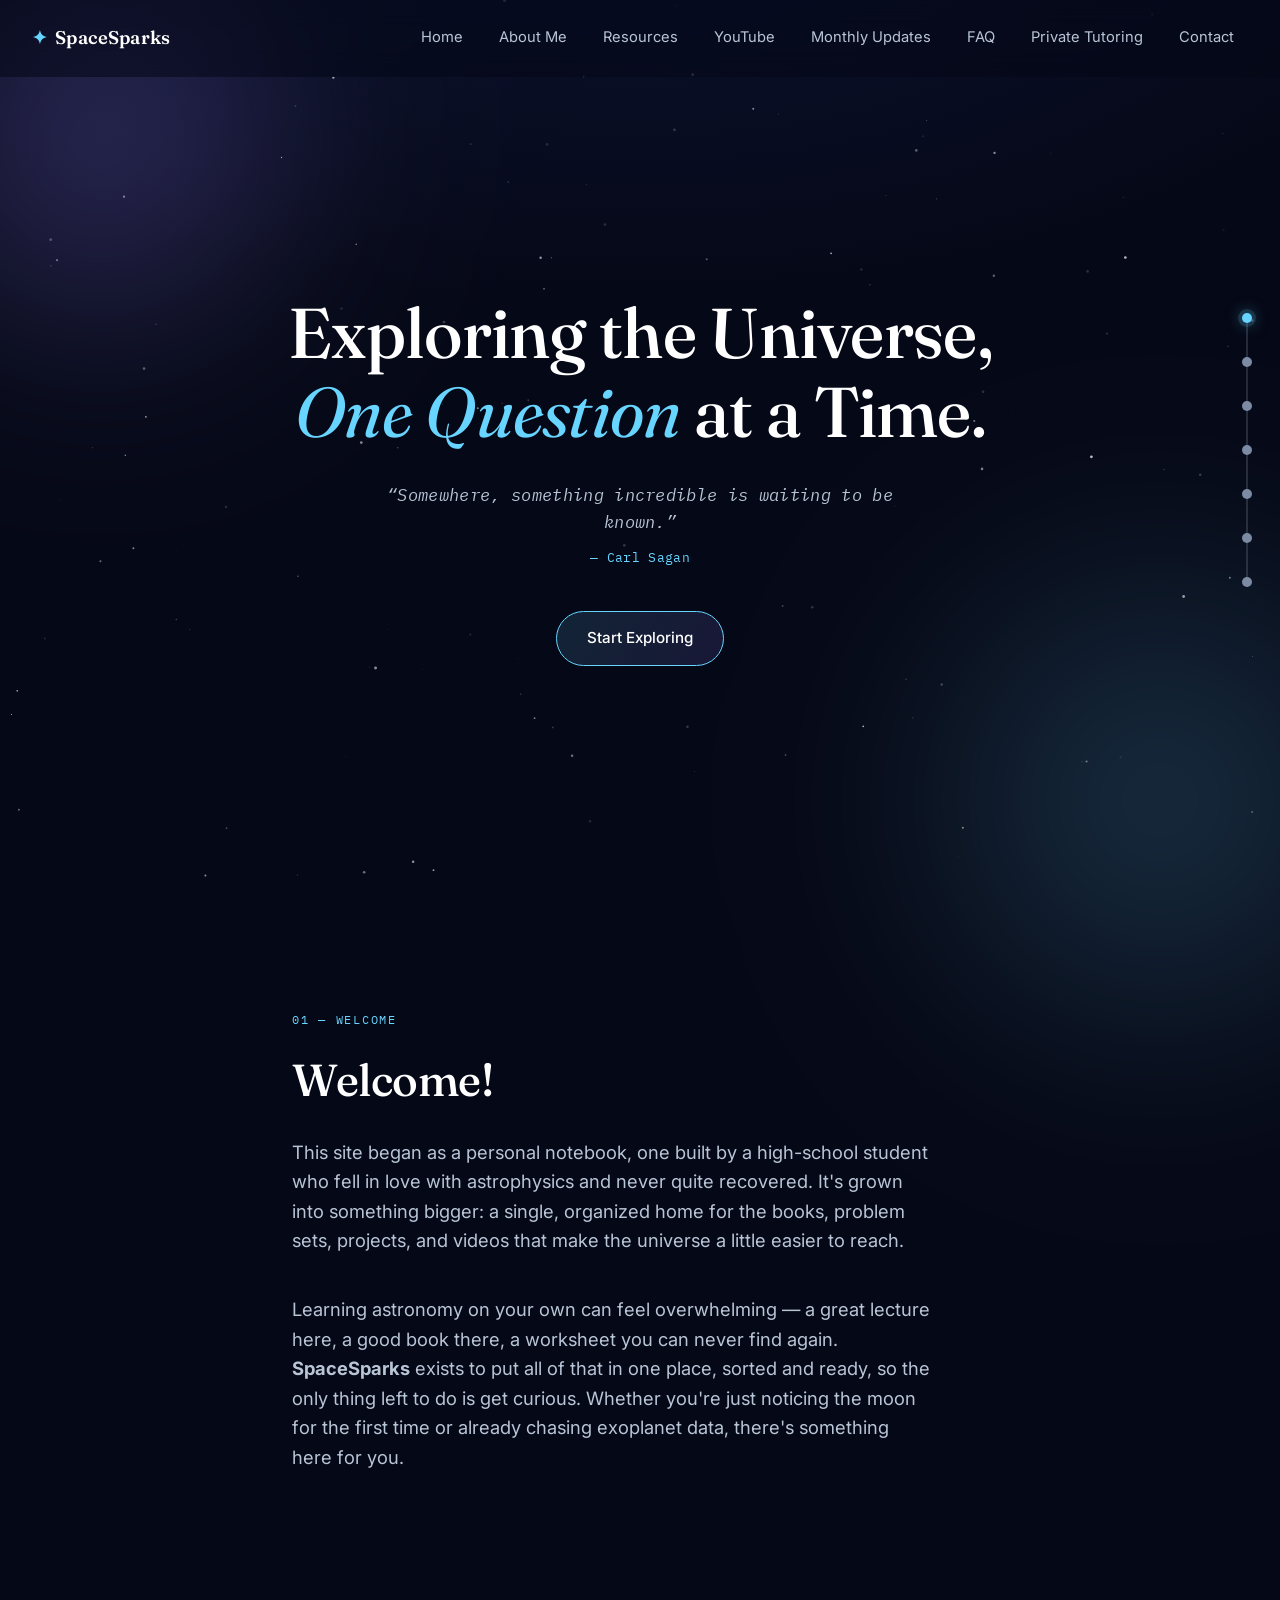
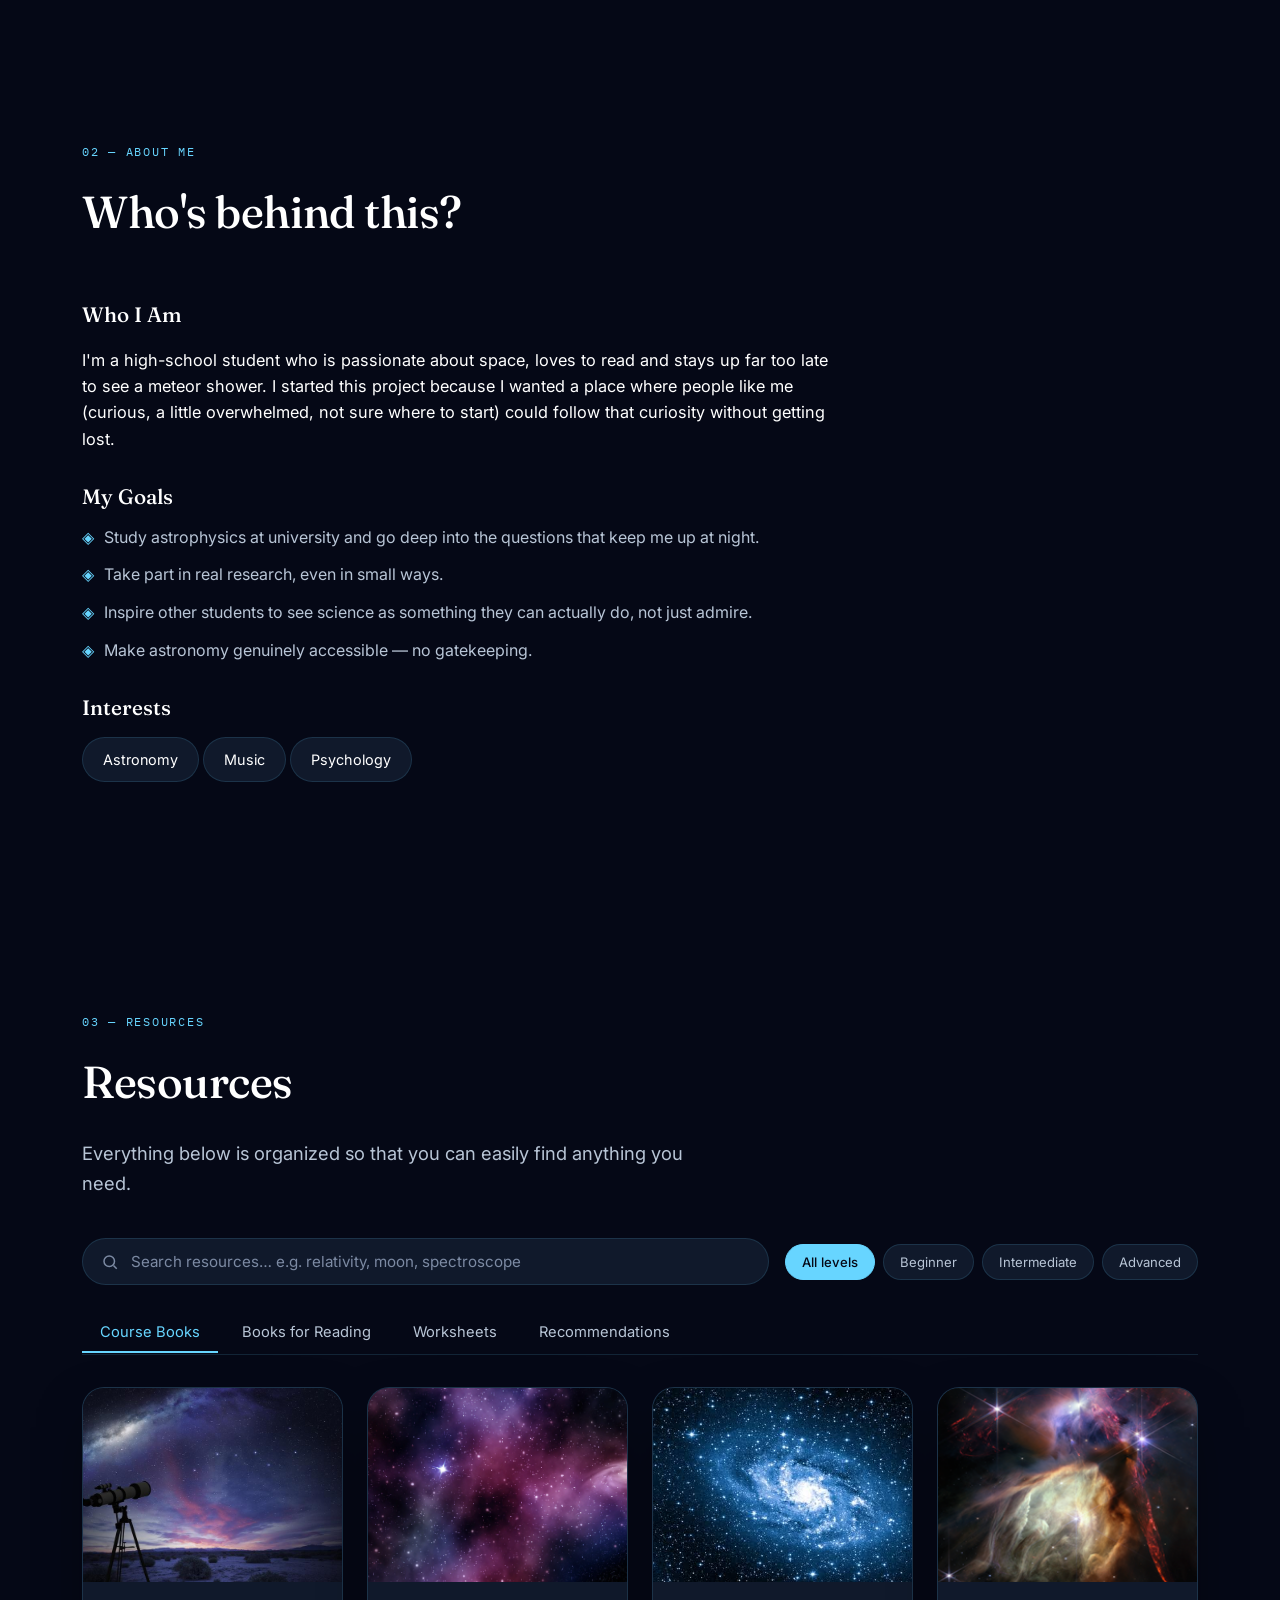
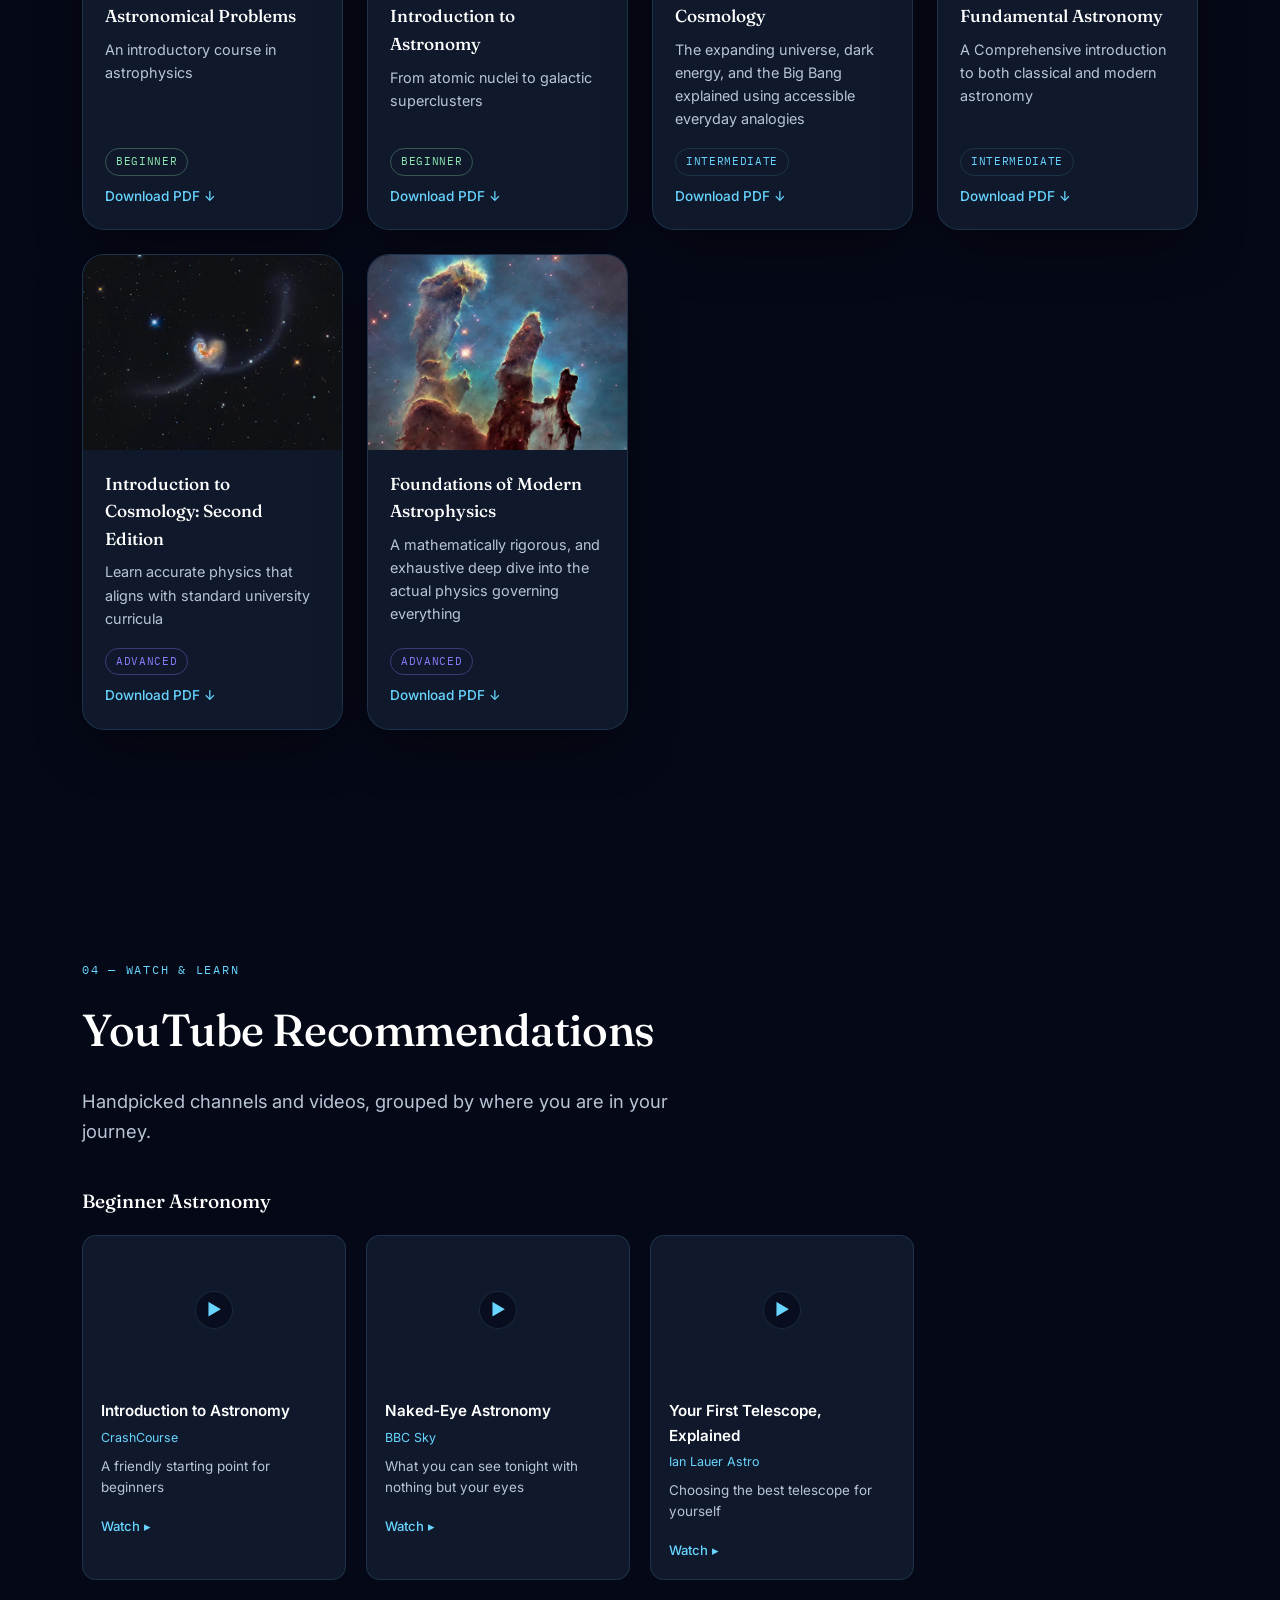
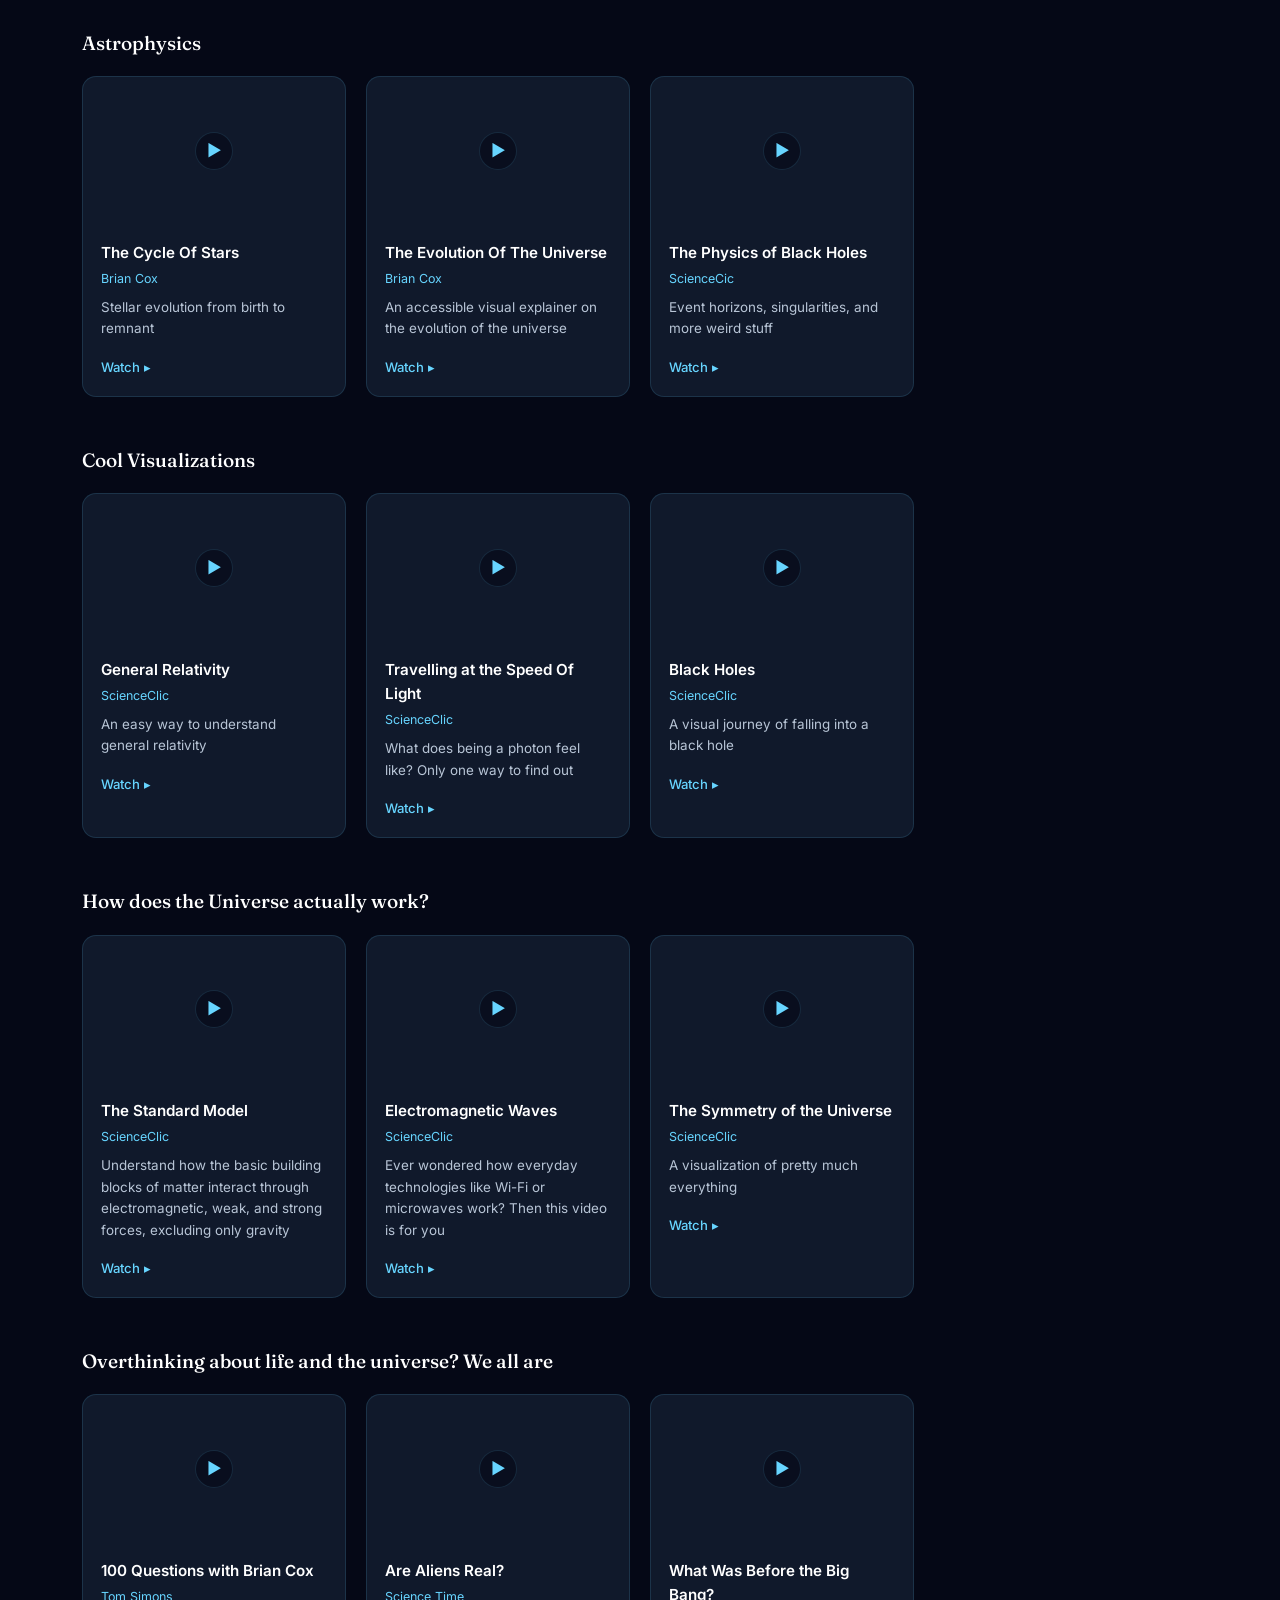
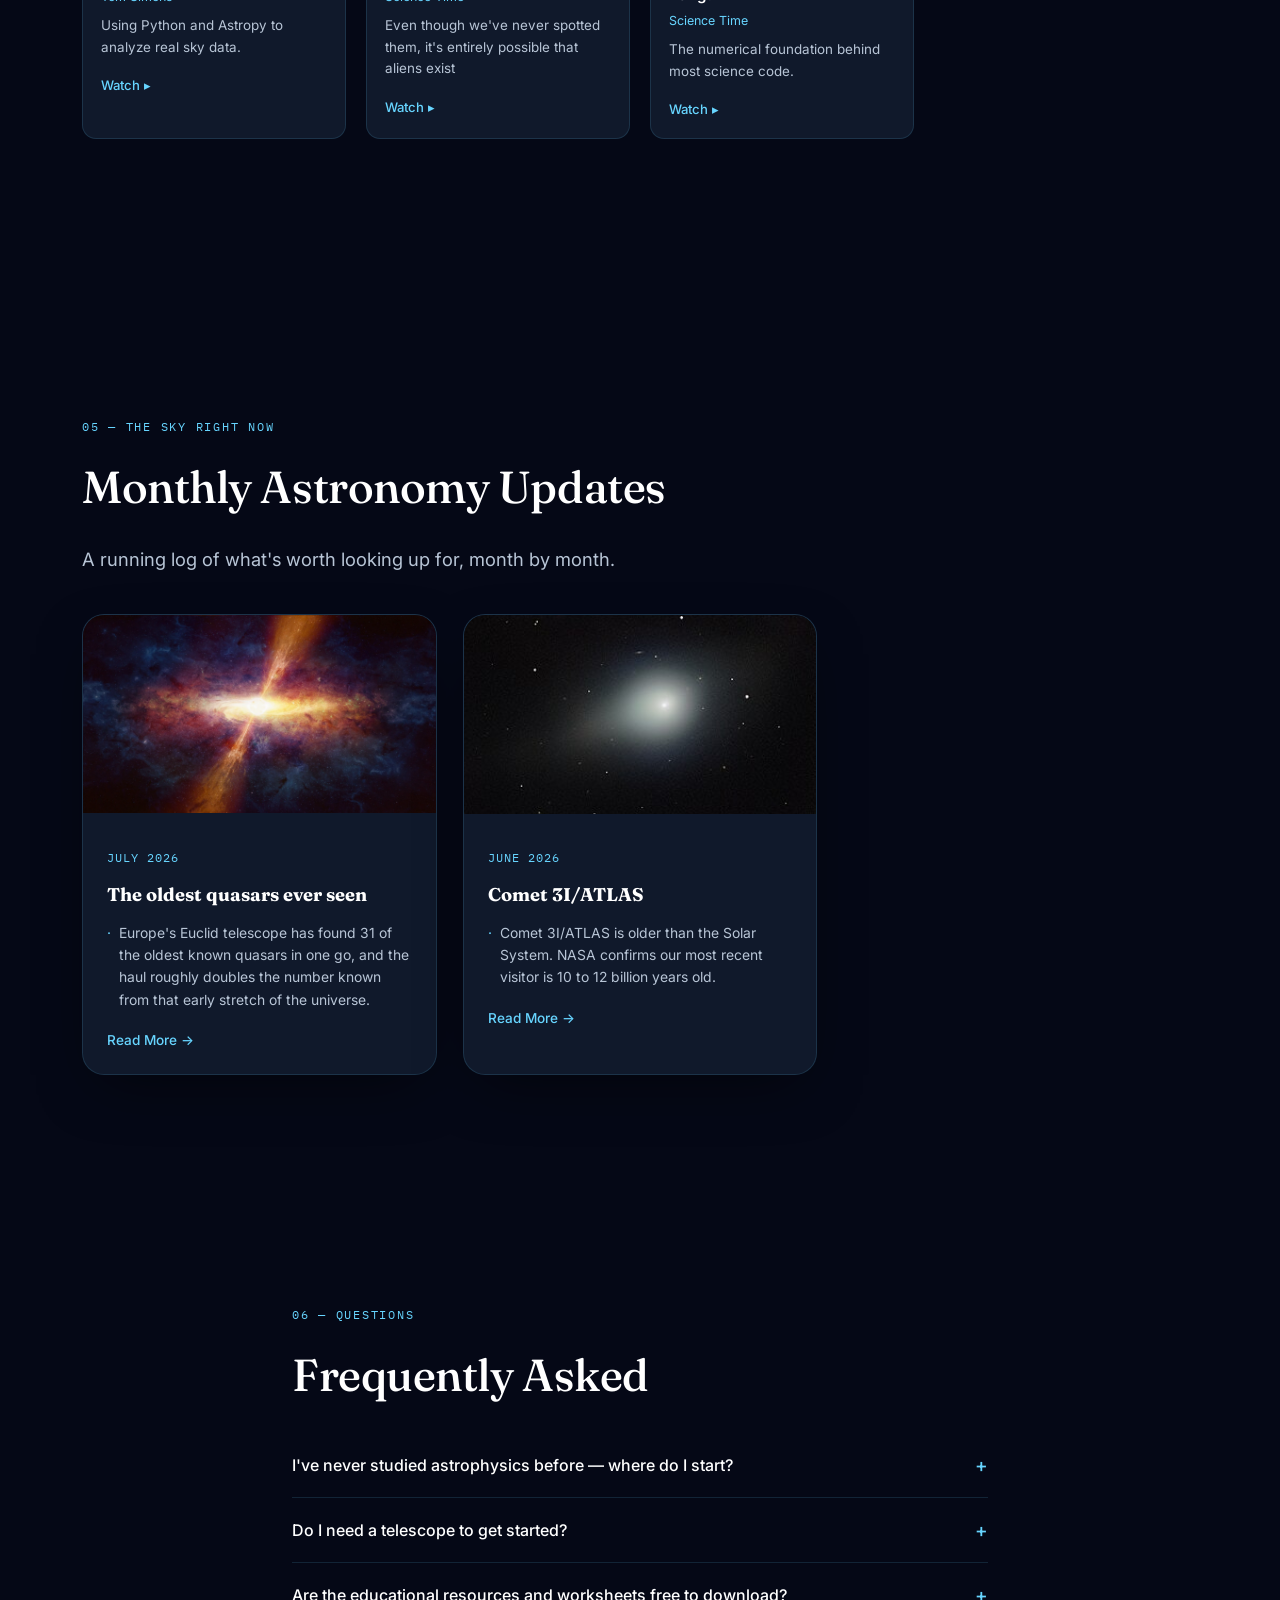
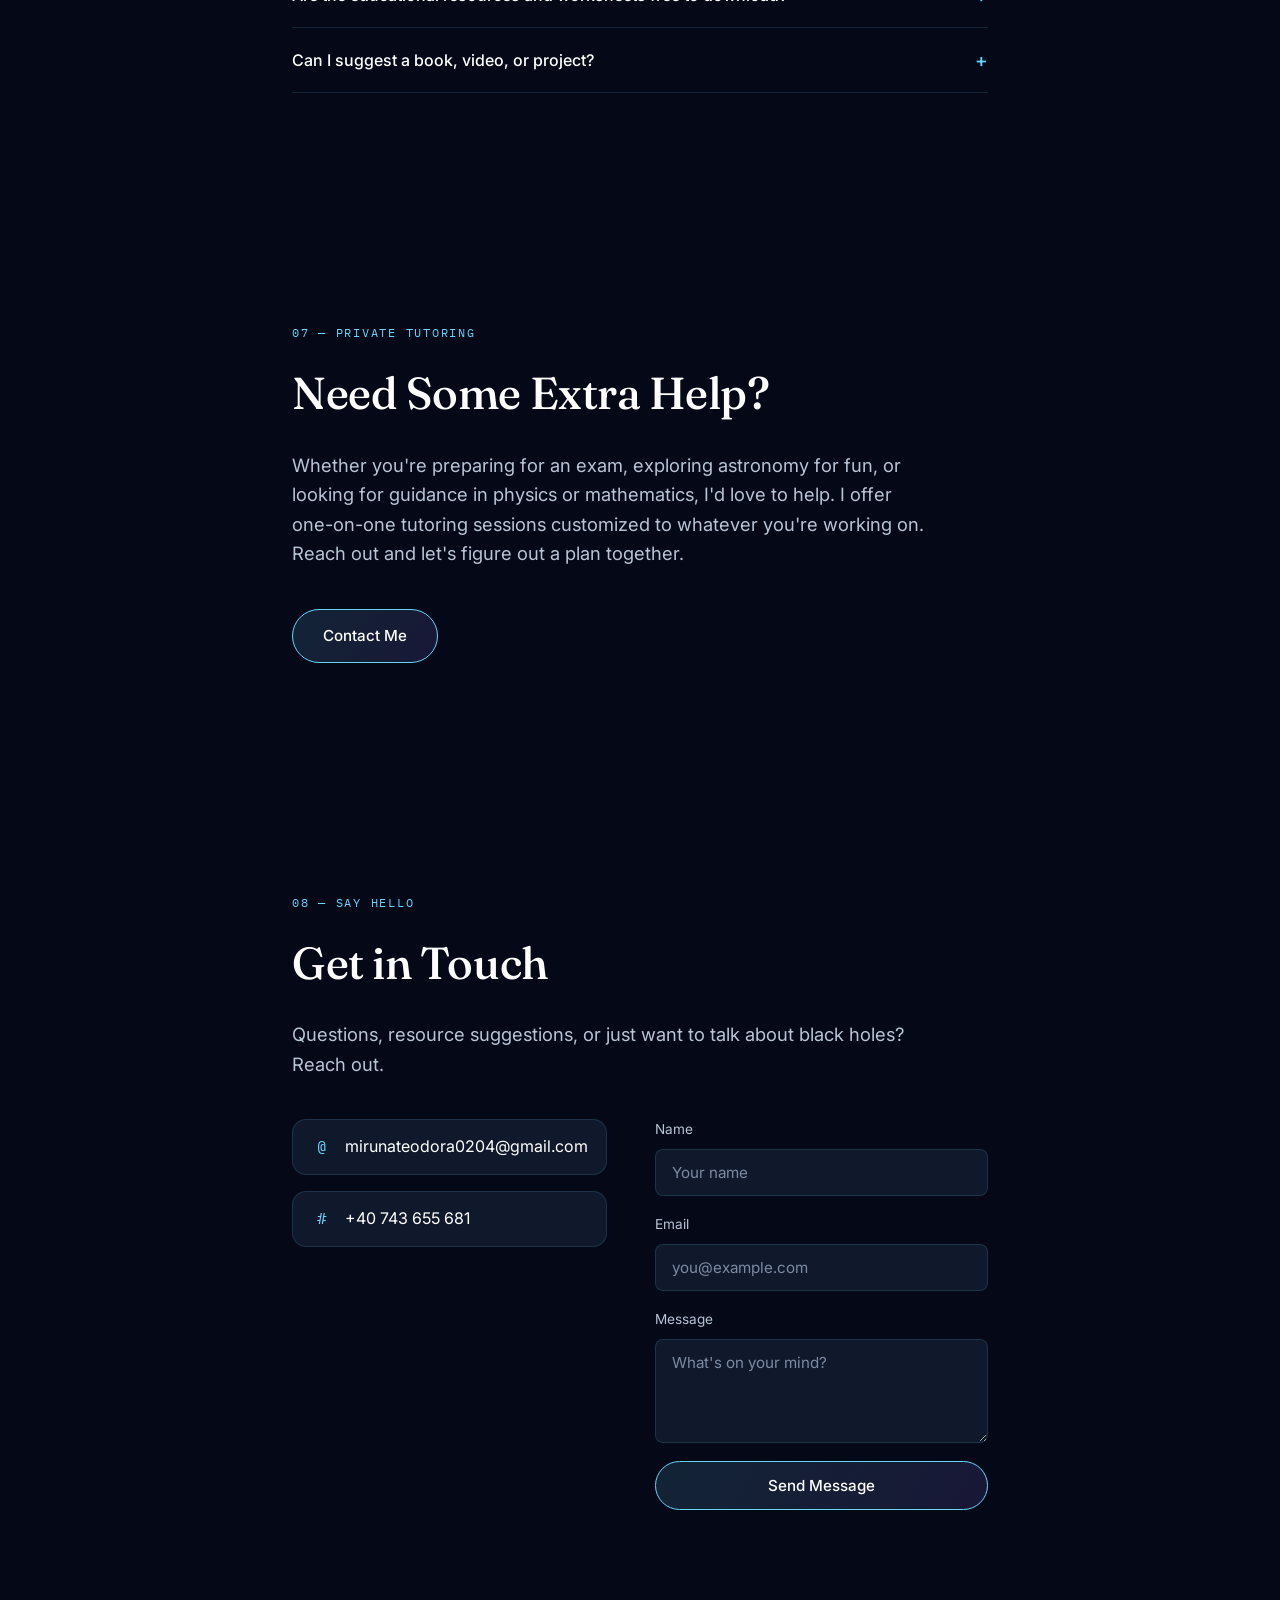
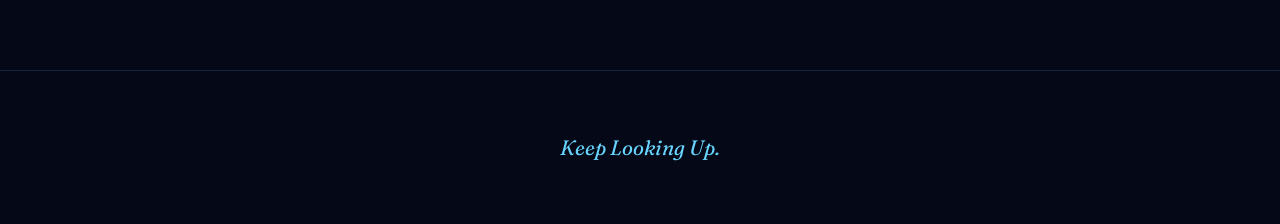
==== commit 01016552: "Update index.html" ====
--- a/index.html
+++ b/index.html
@@ -12,9 +12,9 @@
 
 <link rel="stylesheet" href="styles.css">
 </head>
-  <script data-goatcounter="https://miruna.goatcounter.com/count" async src="//gc.zgo.at/count.js"></script>
-<script src="script.js"></script>
-</body>
+<body>
+
+<!-- ================= STARFIELD CANVAS ================= -->
 
 
 <!-- ================= STARFIELD CANVAS ================= -->
@@ -269,7 +269,9 @@
 </footer>
 
 <button class="back-to-top" id="backToTop" aria-label="Back to top">↑</button>
-
+<button class="back-to-top" id="backToTop" aria-label="Back to top">↑</button>
+
+<script data-goatcounter="https://miruna.goatcounter.com/count" async src="//gc.zgo.at/count.js"></script>
 <script src="script.js"></script>
 </body>
 </html>
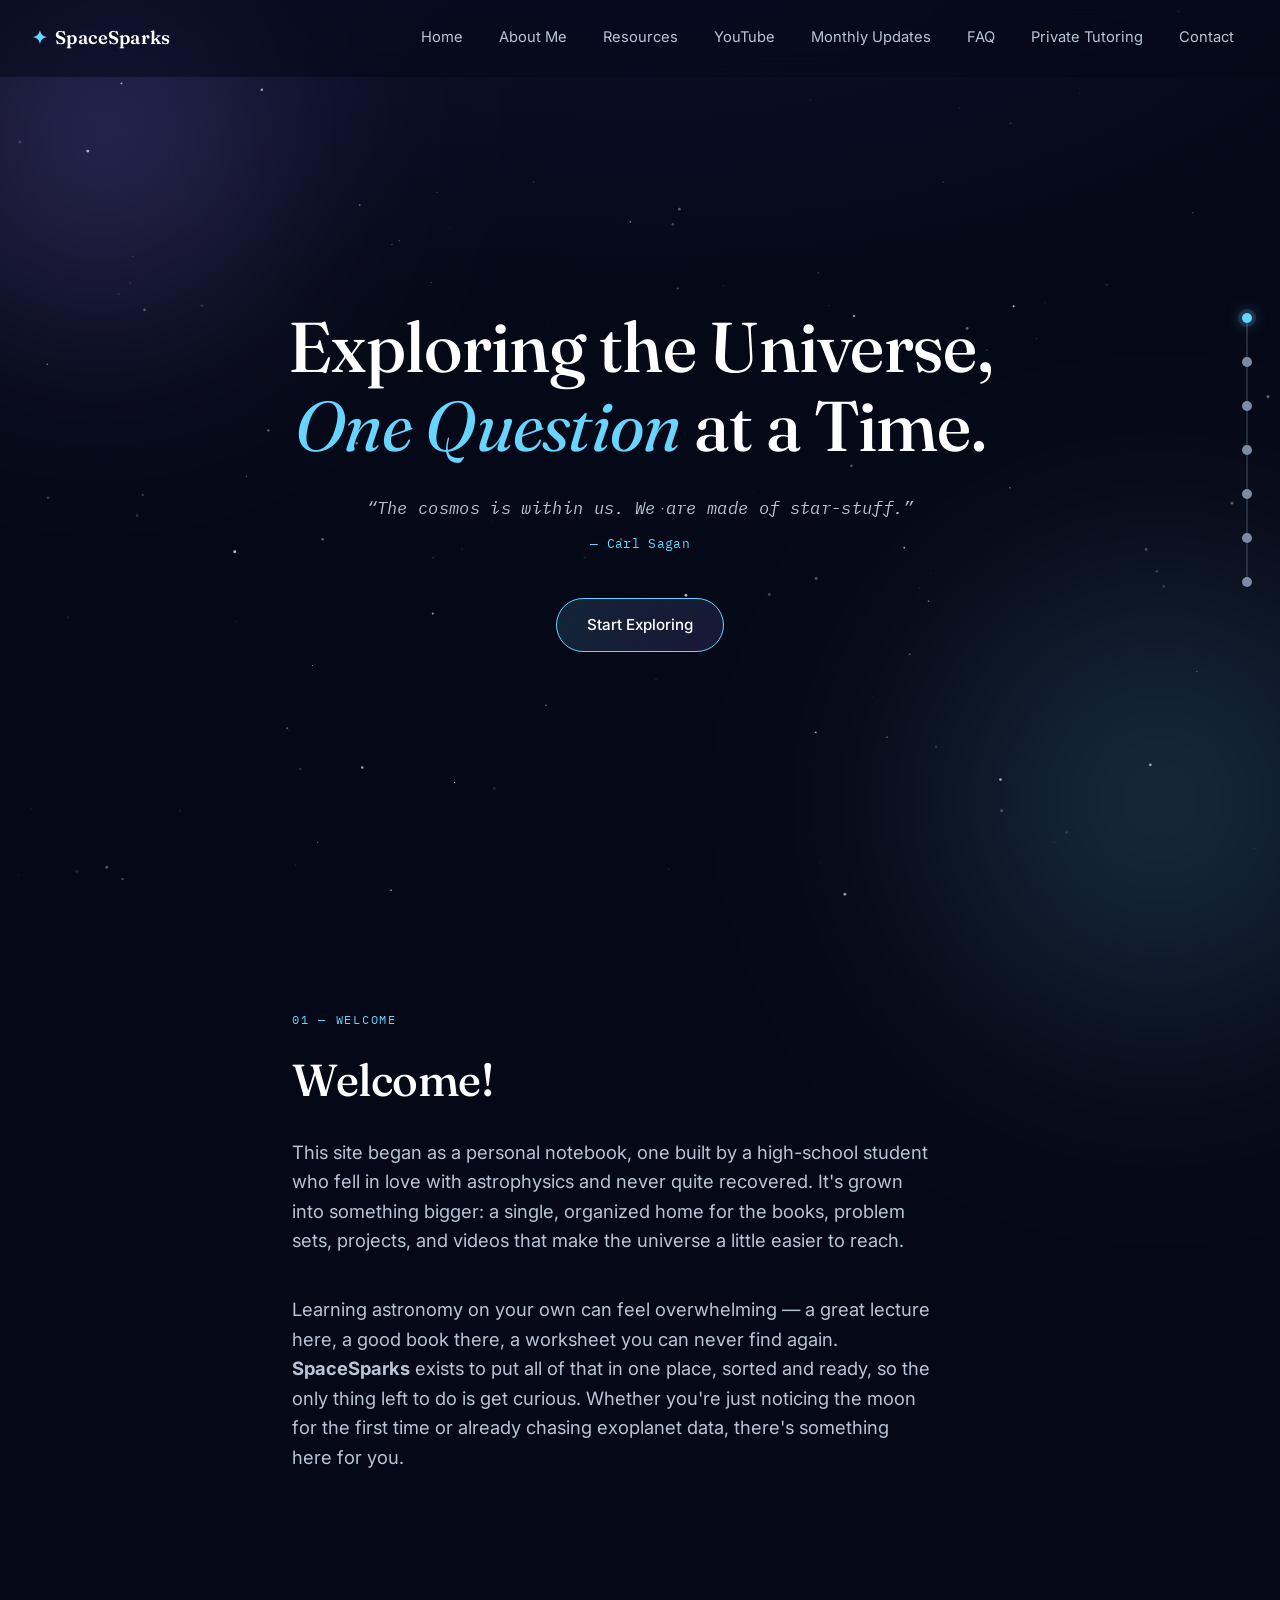
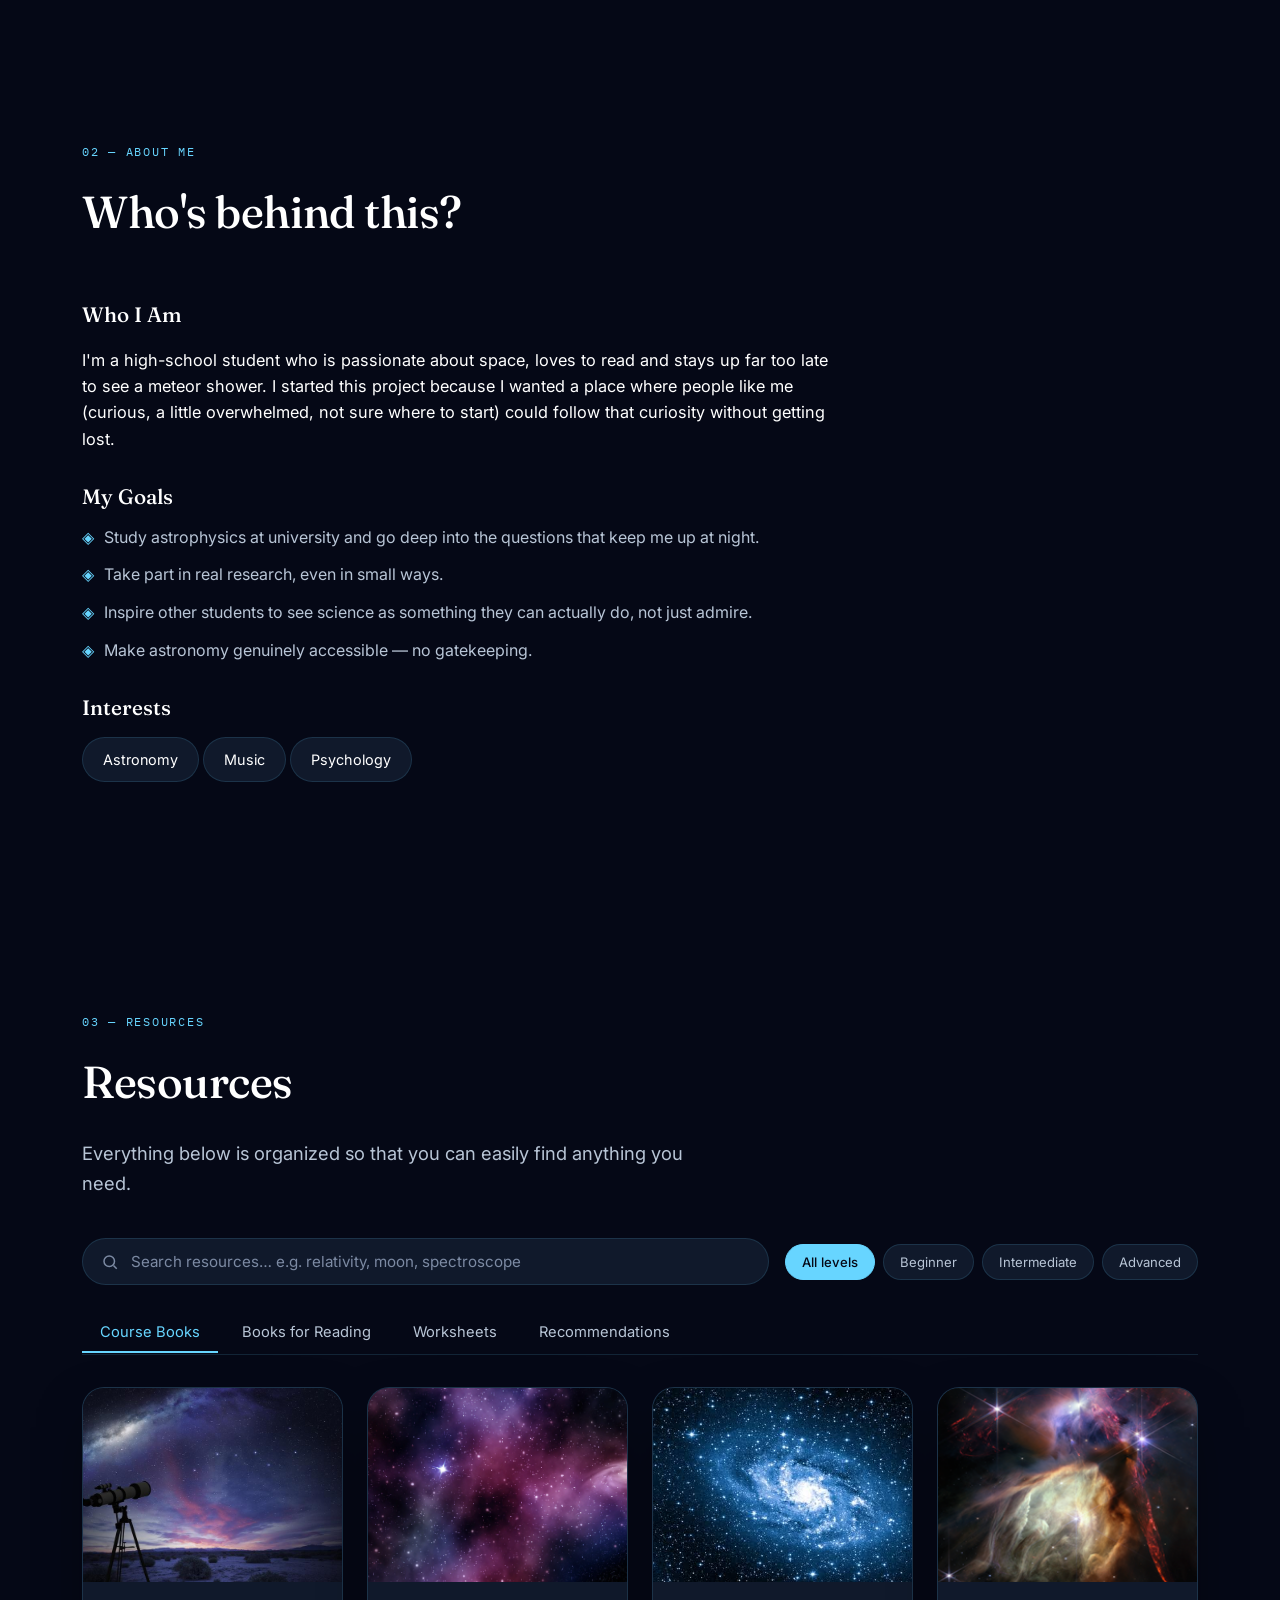
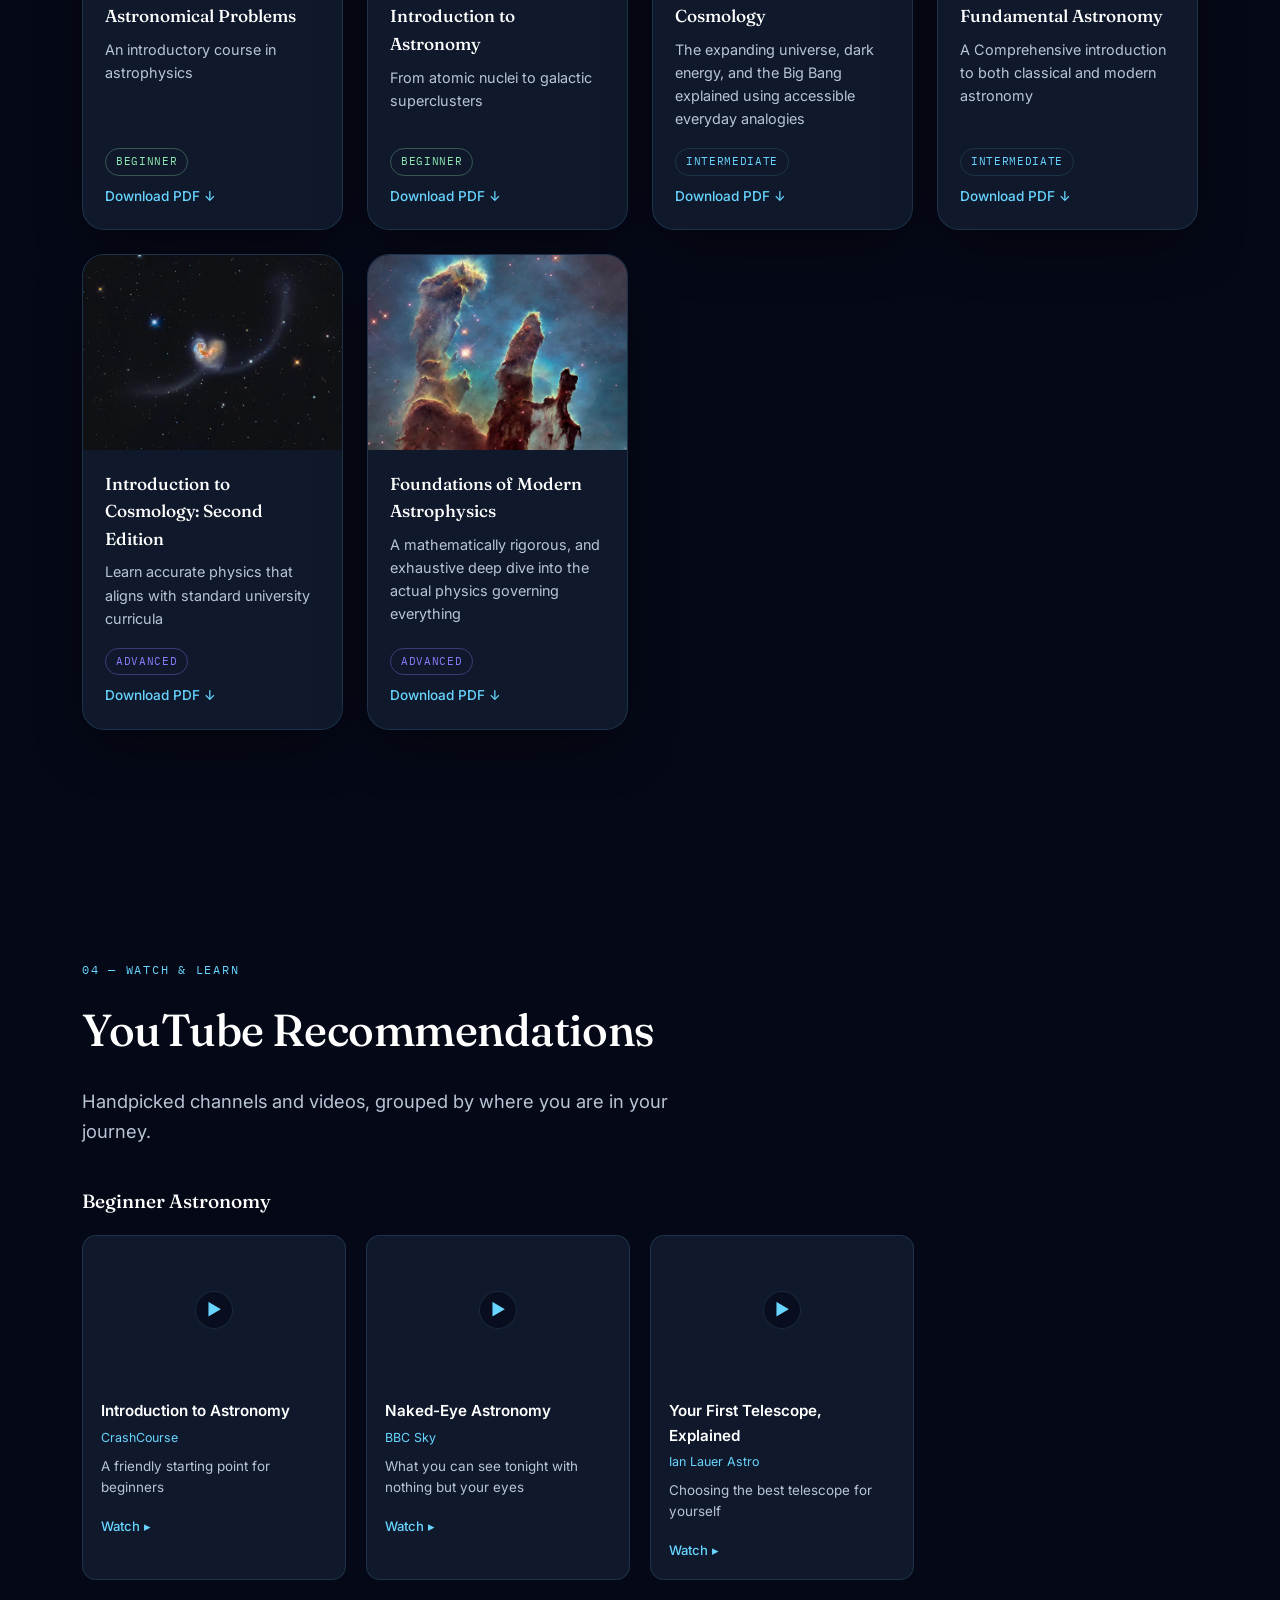
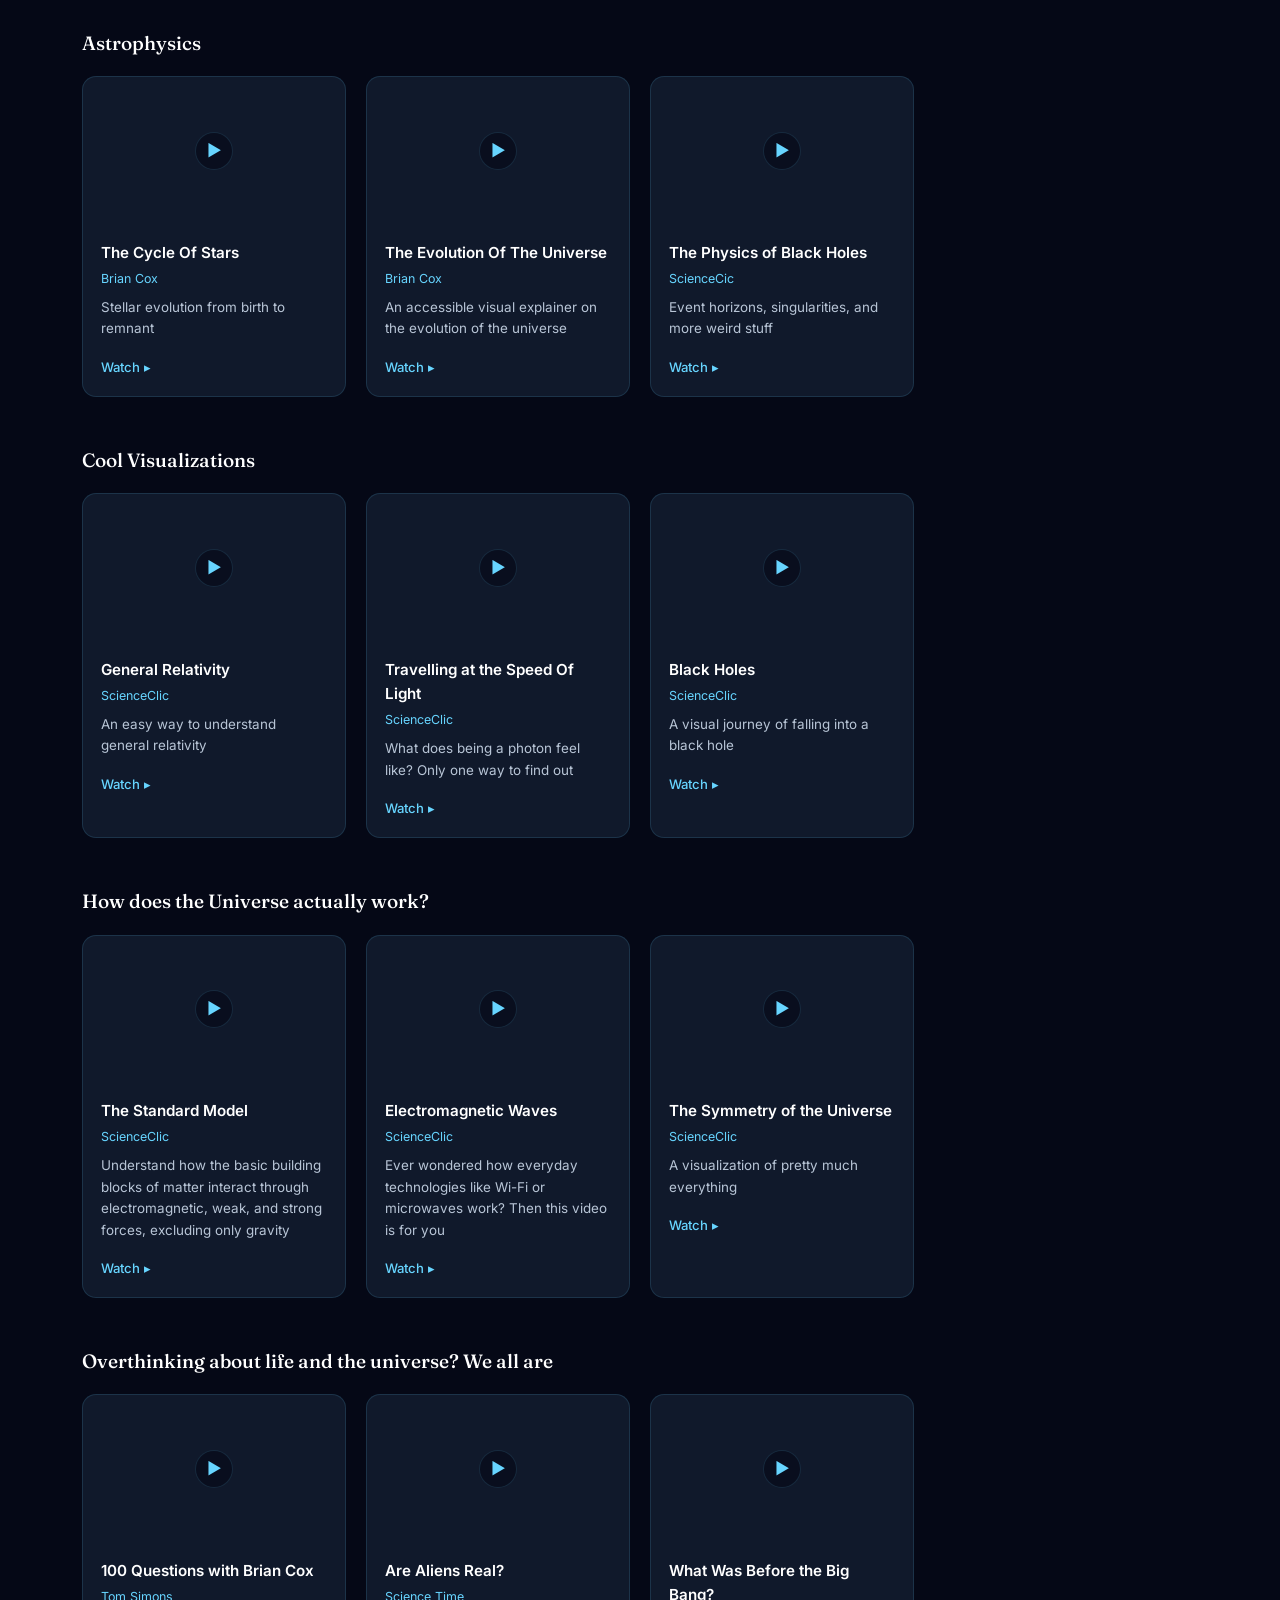
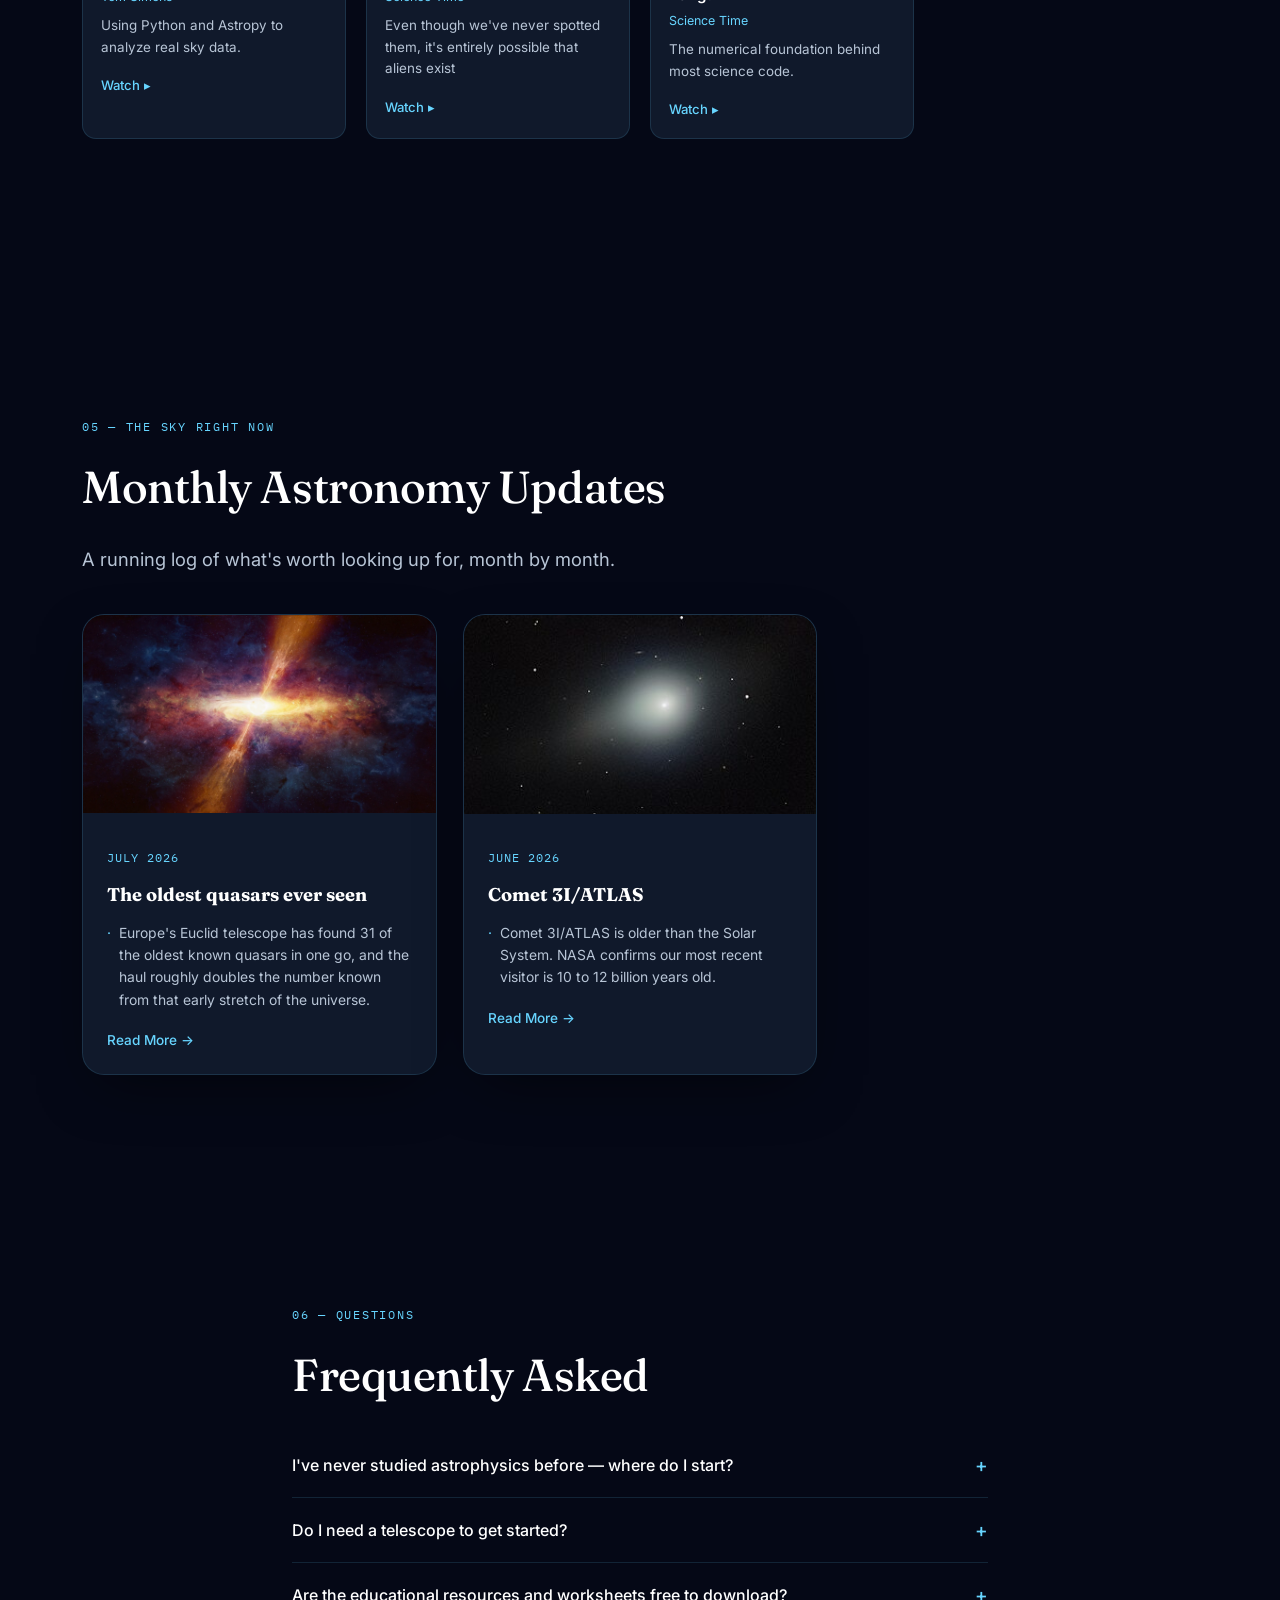
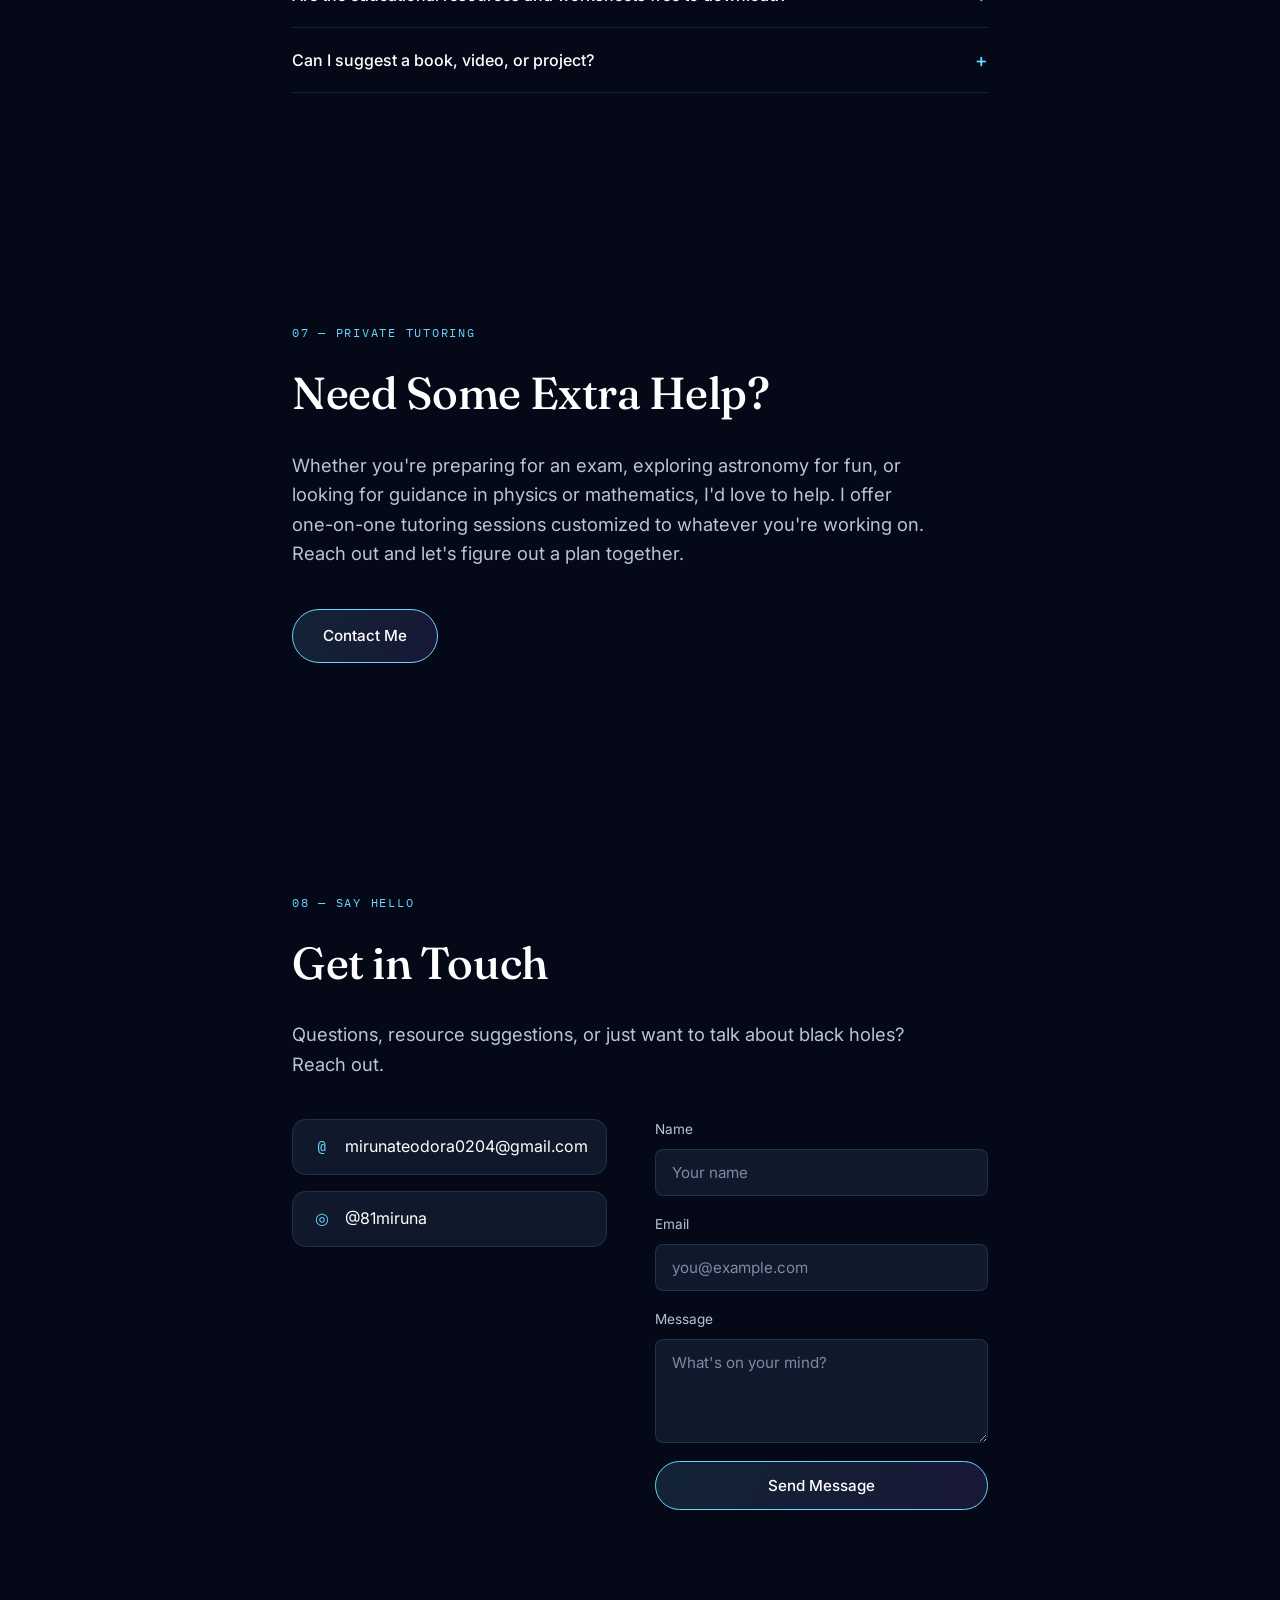
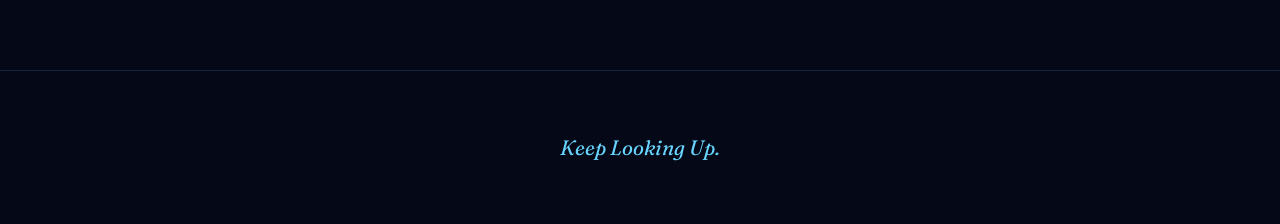
==== commit 0ee25aef: "Update index.html" ====
--- a/index.html
+++ b/index.html
@@ -5,7 +5,12 @@
 <meta name="viewport" content="width=device-width, initial-scale=1.0">
 <title>Exploring the Universe, One Question at a Time</title>
 <meta name="description" content="A personal astronomy &amp; astrophysics learning hub — curated books, exercises, projects, videos and monthly sky updates for curious minds.">
-
+<meta property="og:title" content="SpaceSparks — Exploring the Universe, One Question at a Time">
+<meta property="og:description" content="A personal astronomy & astrophysics learning hub — handpicked books, worksheets, videos, and monthly sky updates for curious minds.">
+<meta property="og:type" content="website">
+<meta property="og:url" content="https://81miruna.github.io/Space/">
+<meta property="og:image" content="https://81miruna.github.io/Space/og-image.jpg">
+<meta name="twitter:card" content="summary_large_image">
 <link rel="preconnect" href="https://fonts.googleapis.com">
 <link rel="preconnect" href="https://fonts.gstatic.com" crossorigin>
 <link href="https://fonts.googleapis.com/css2?family=Fraunces:ital,opsz,wght@0,9..144,300;0,9..144,500;0,9..144,600;1,9..144,400;1,9..144,500&family=Inter:wght@400;500;600&family=IBM+Plex+Mono:wght@400;500&display=swap" rel="stylesheet">
@@ -232,13 +237,13 @@
 
     <div class="contact-grid">
       <div class="contact-info">
-        <a class="contact-item" href="mailto:mirunateodora0204@gmail.com">
-          <span class="contact-icon mono">@</span> mirunateodora0204@gmail.com
-        </a>
-        <a class="contact-item" href="tel:+40 743 655 681">
-          <span class="contact-icon mono">#</span> +40 743 655 681
-        </a>
-      </div>
+  <a class="contact-item" href="mailto:mirunateodora0204@gmail.com">
+    <span class="contact-icon mono">@</span> mirunateodora0204@gmail.com
+  </a>
+  <a class="contact-item" href="https://instagram.com/YOUR_HANDLE" target="_blank" rel="noopener">
+    <span class="contact-icon mono">◎</span> @81miruna
+  </a>
+</div>
 
       <form class="contact-form" id="contactForm">
         <label class="field">
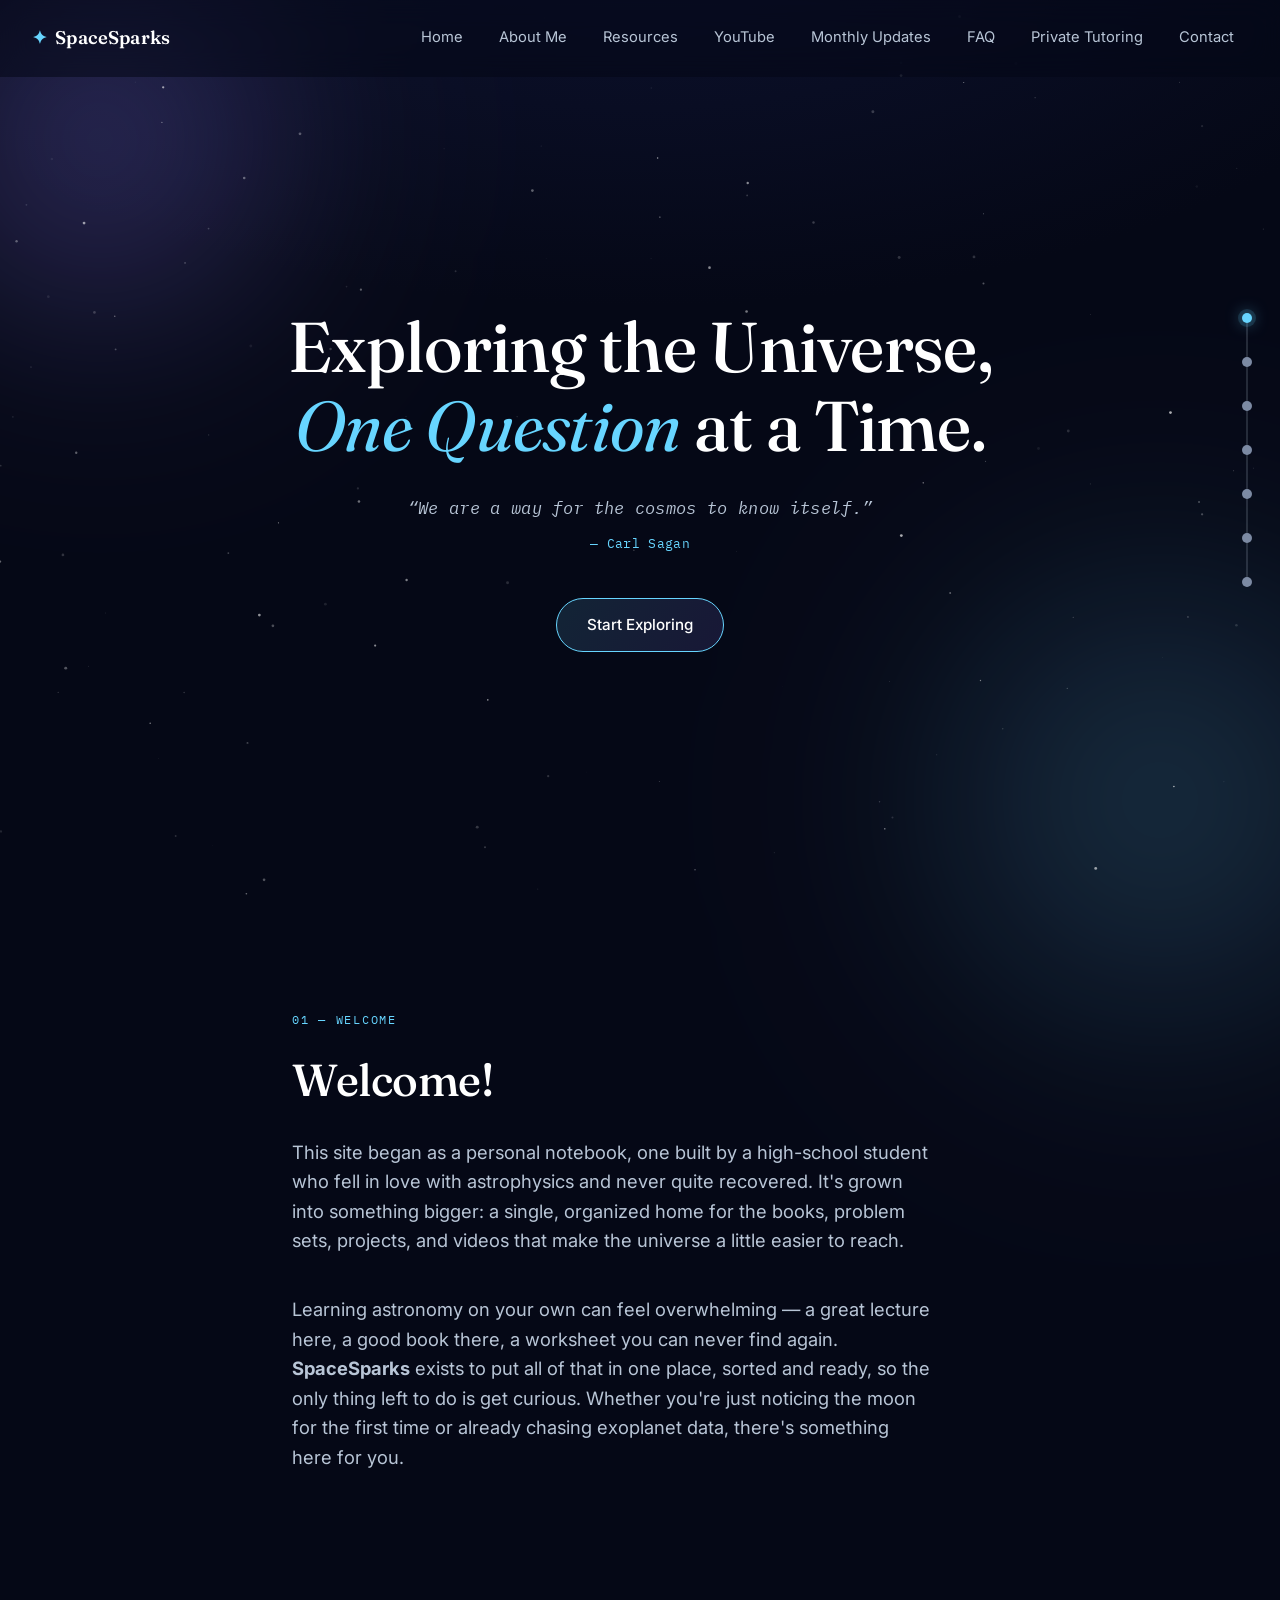
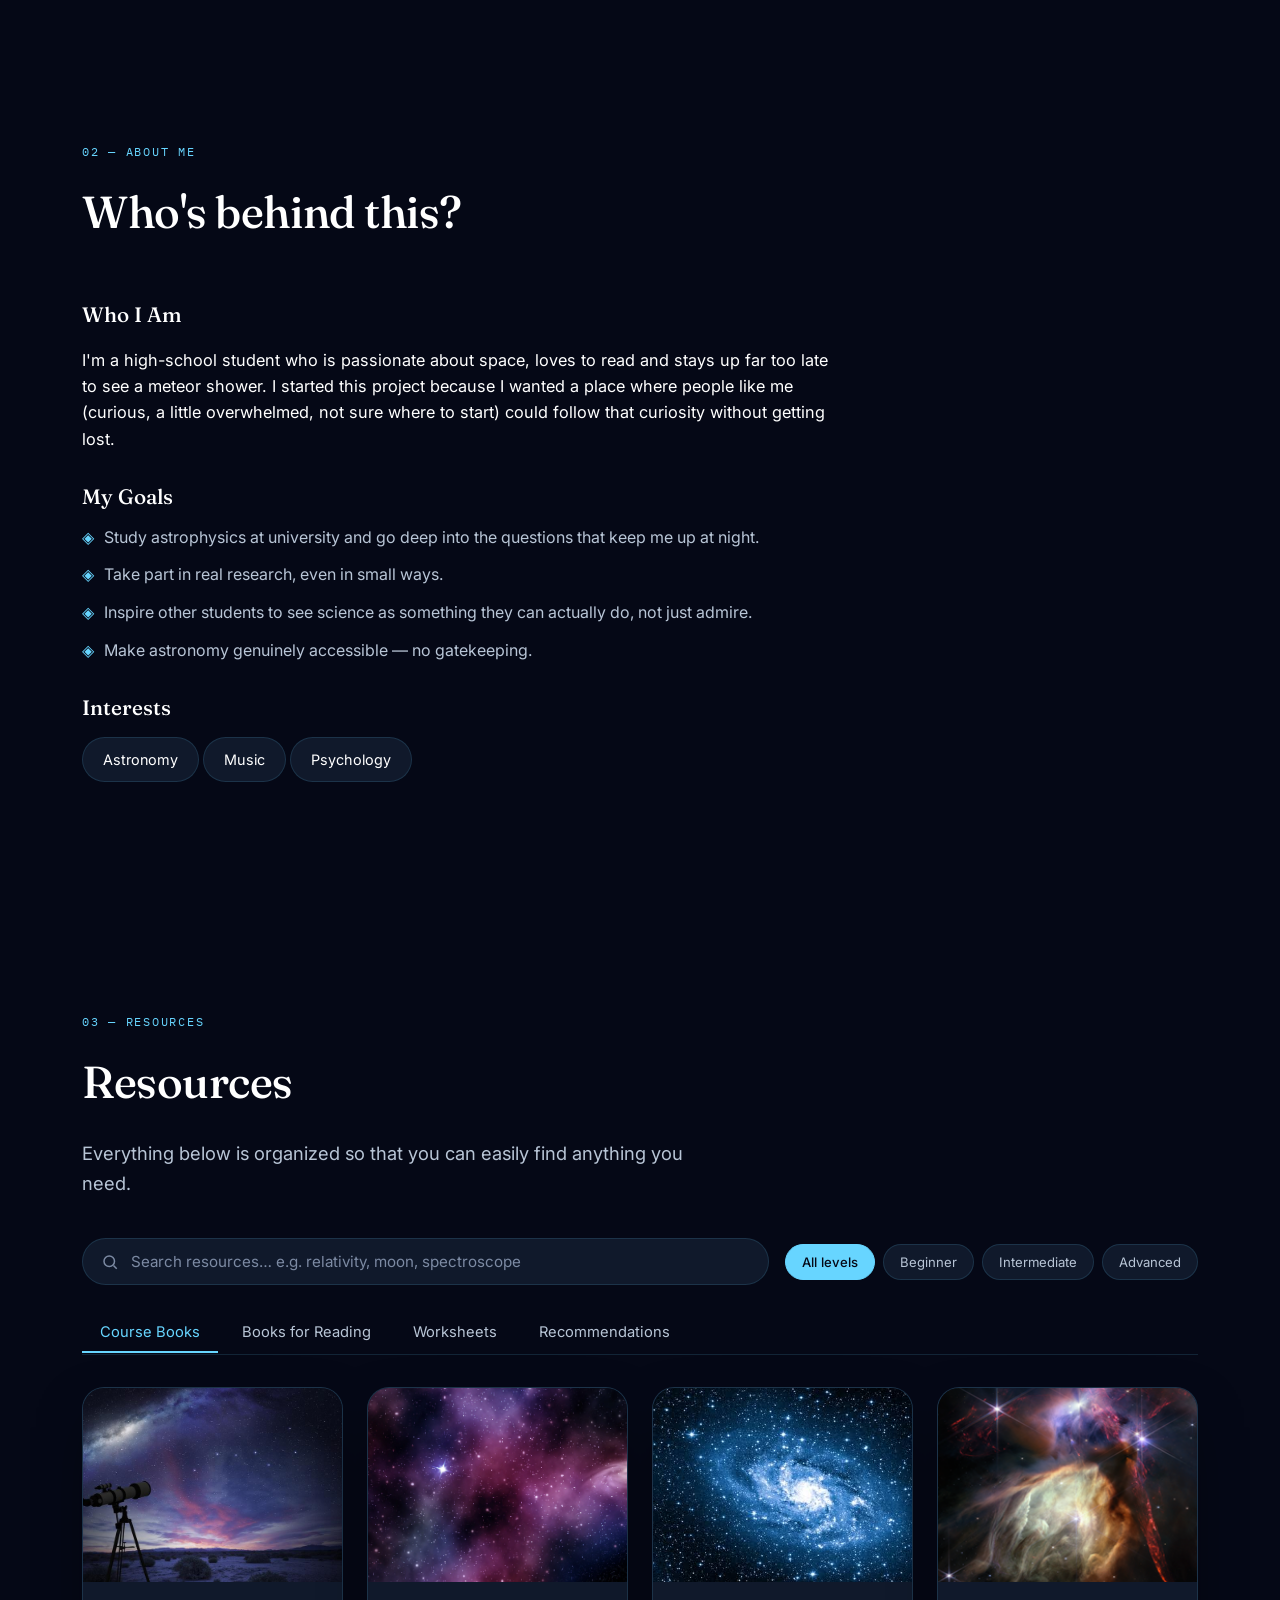
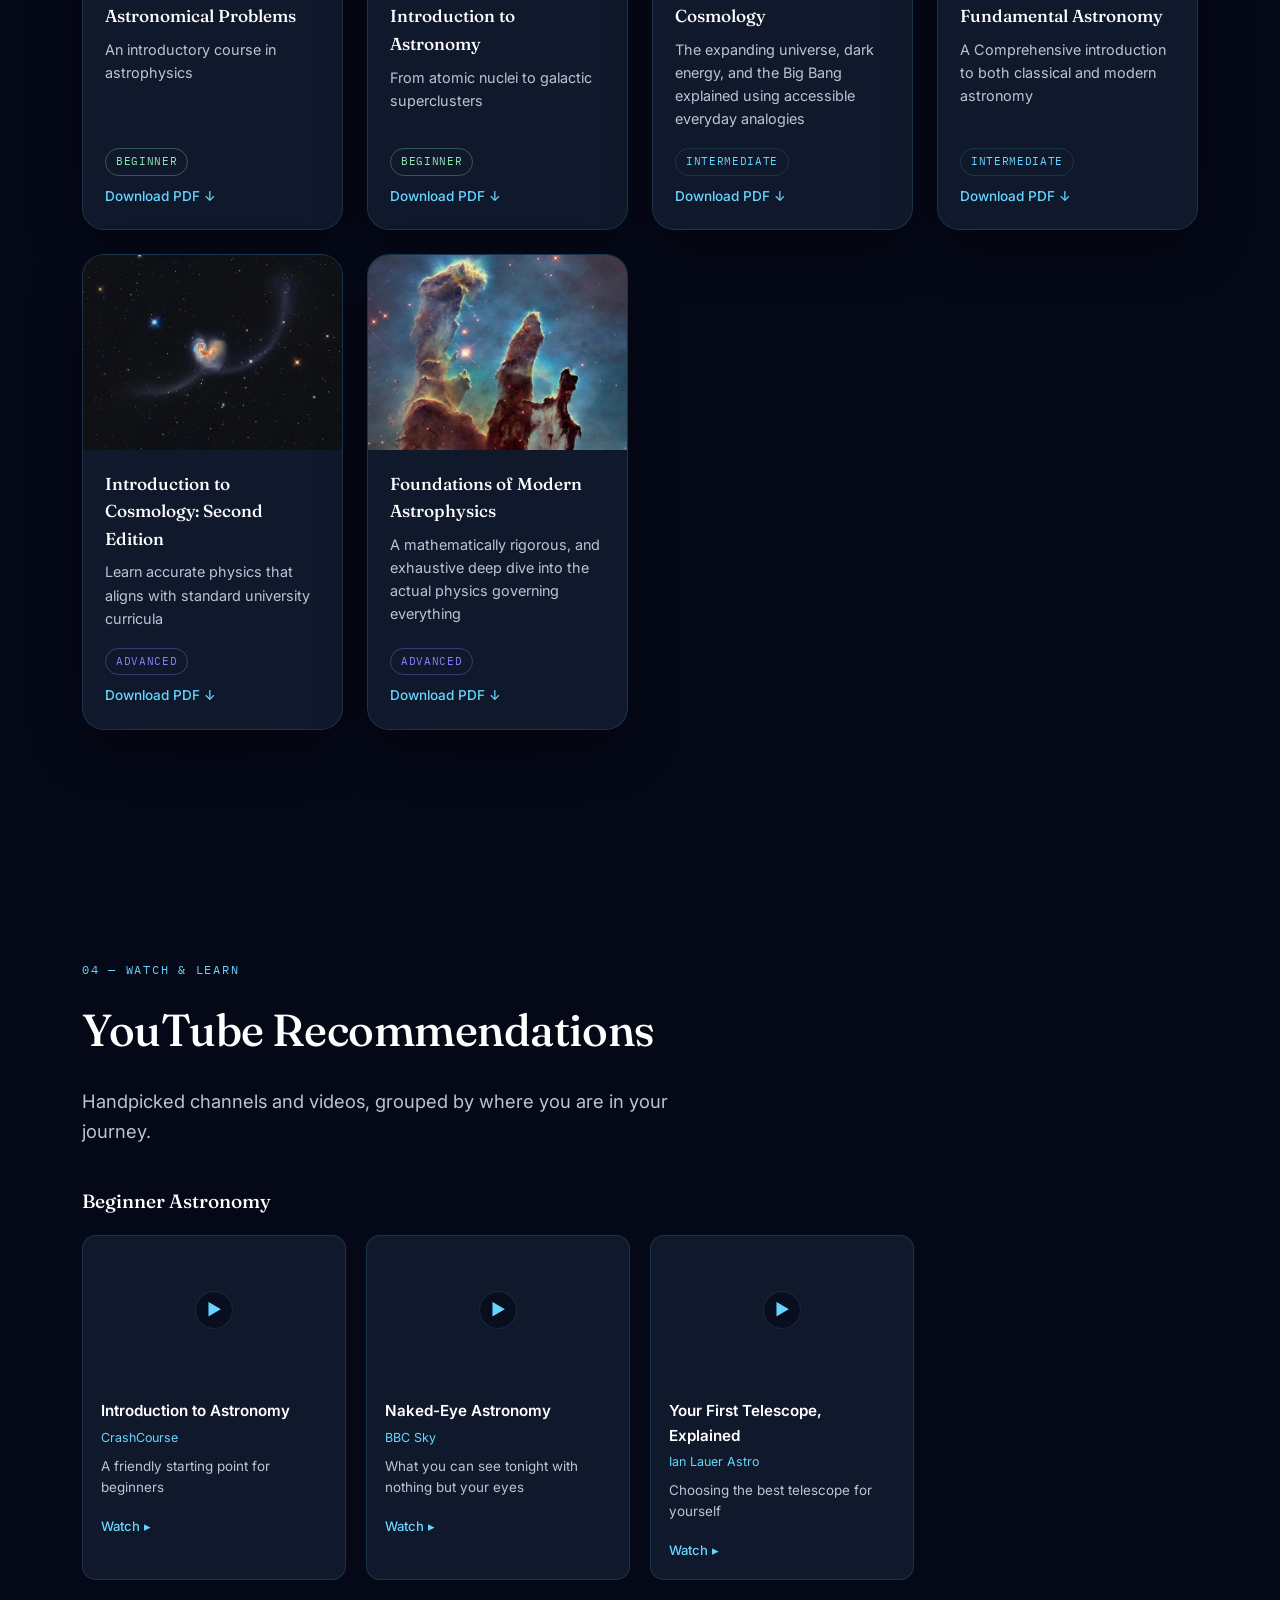
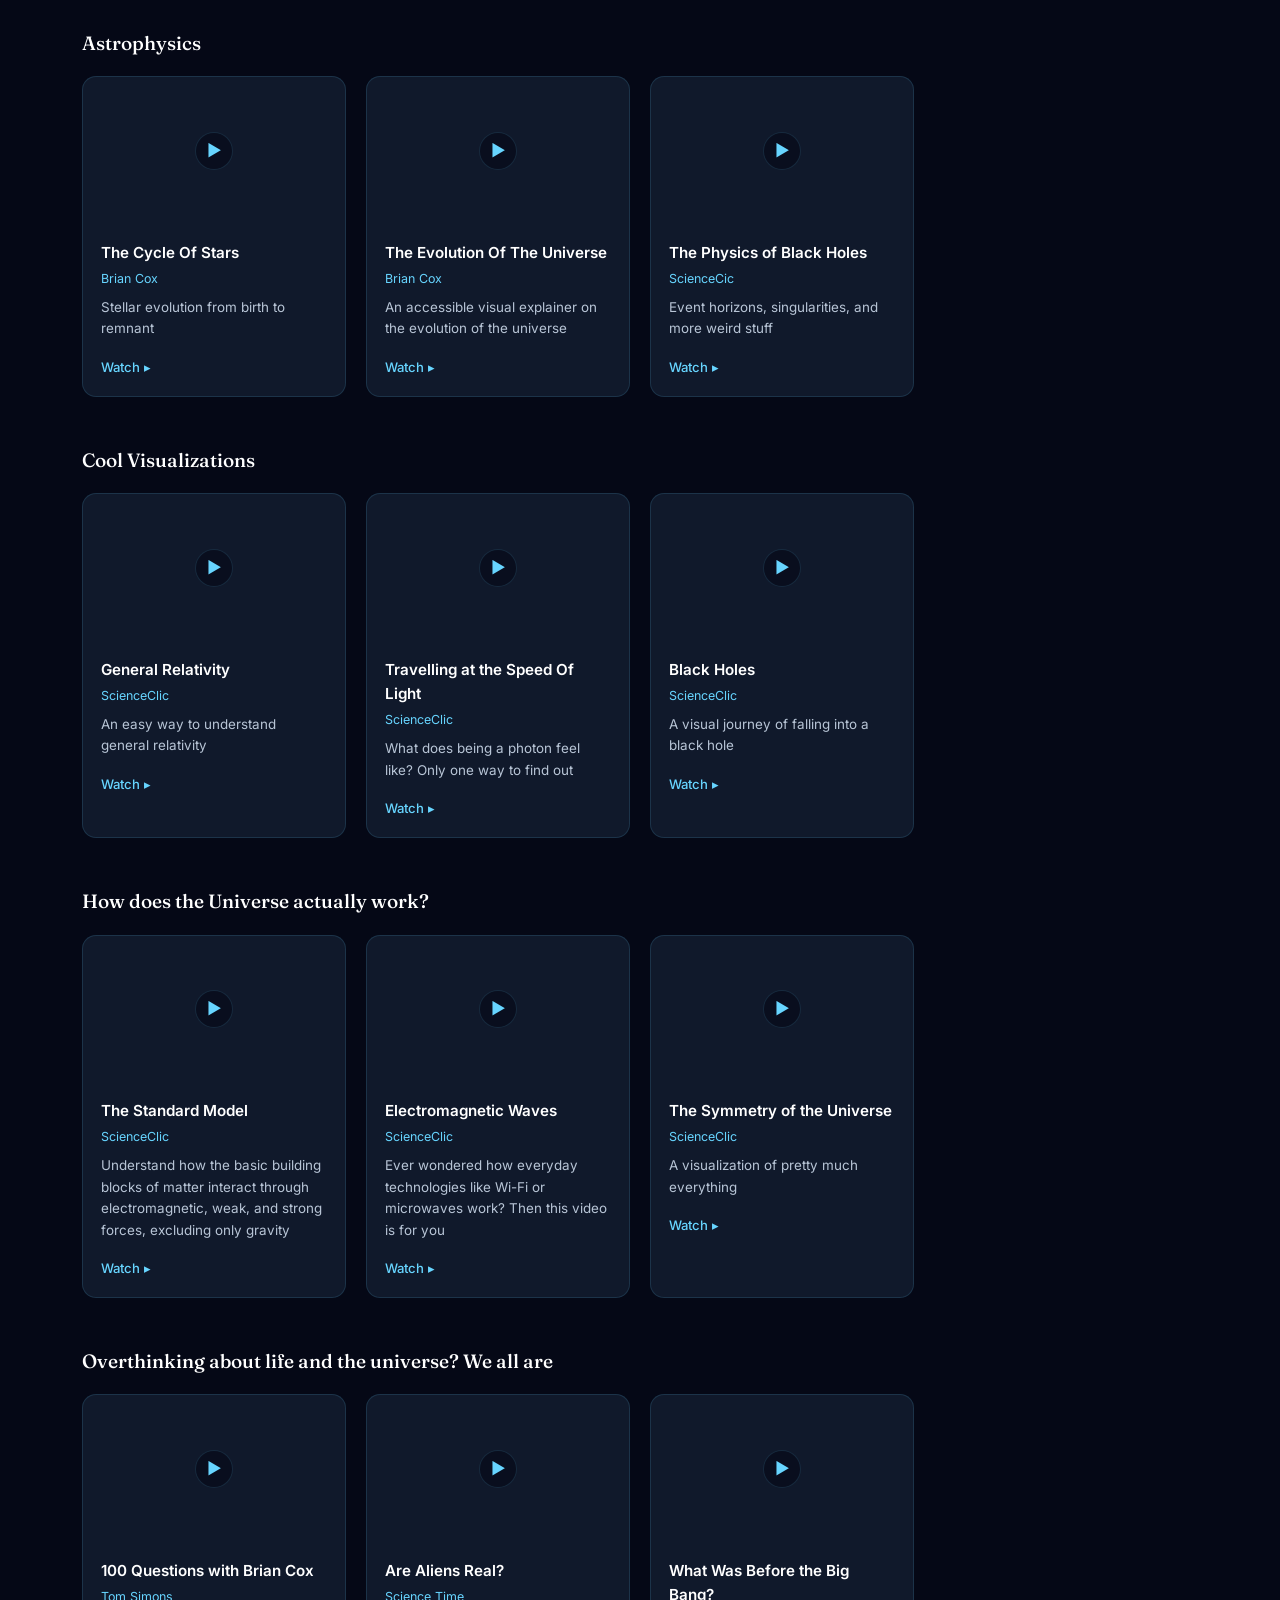
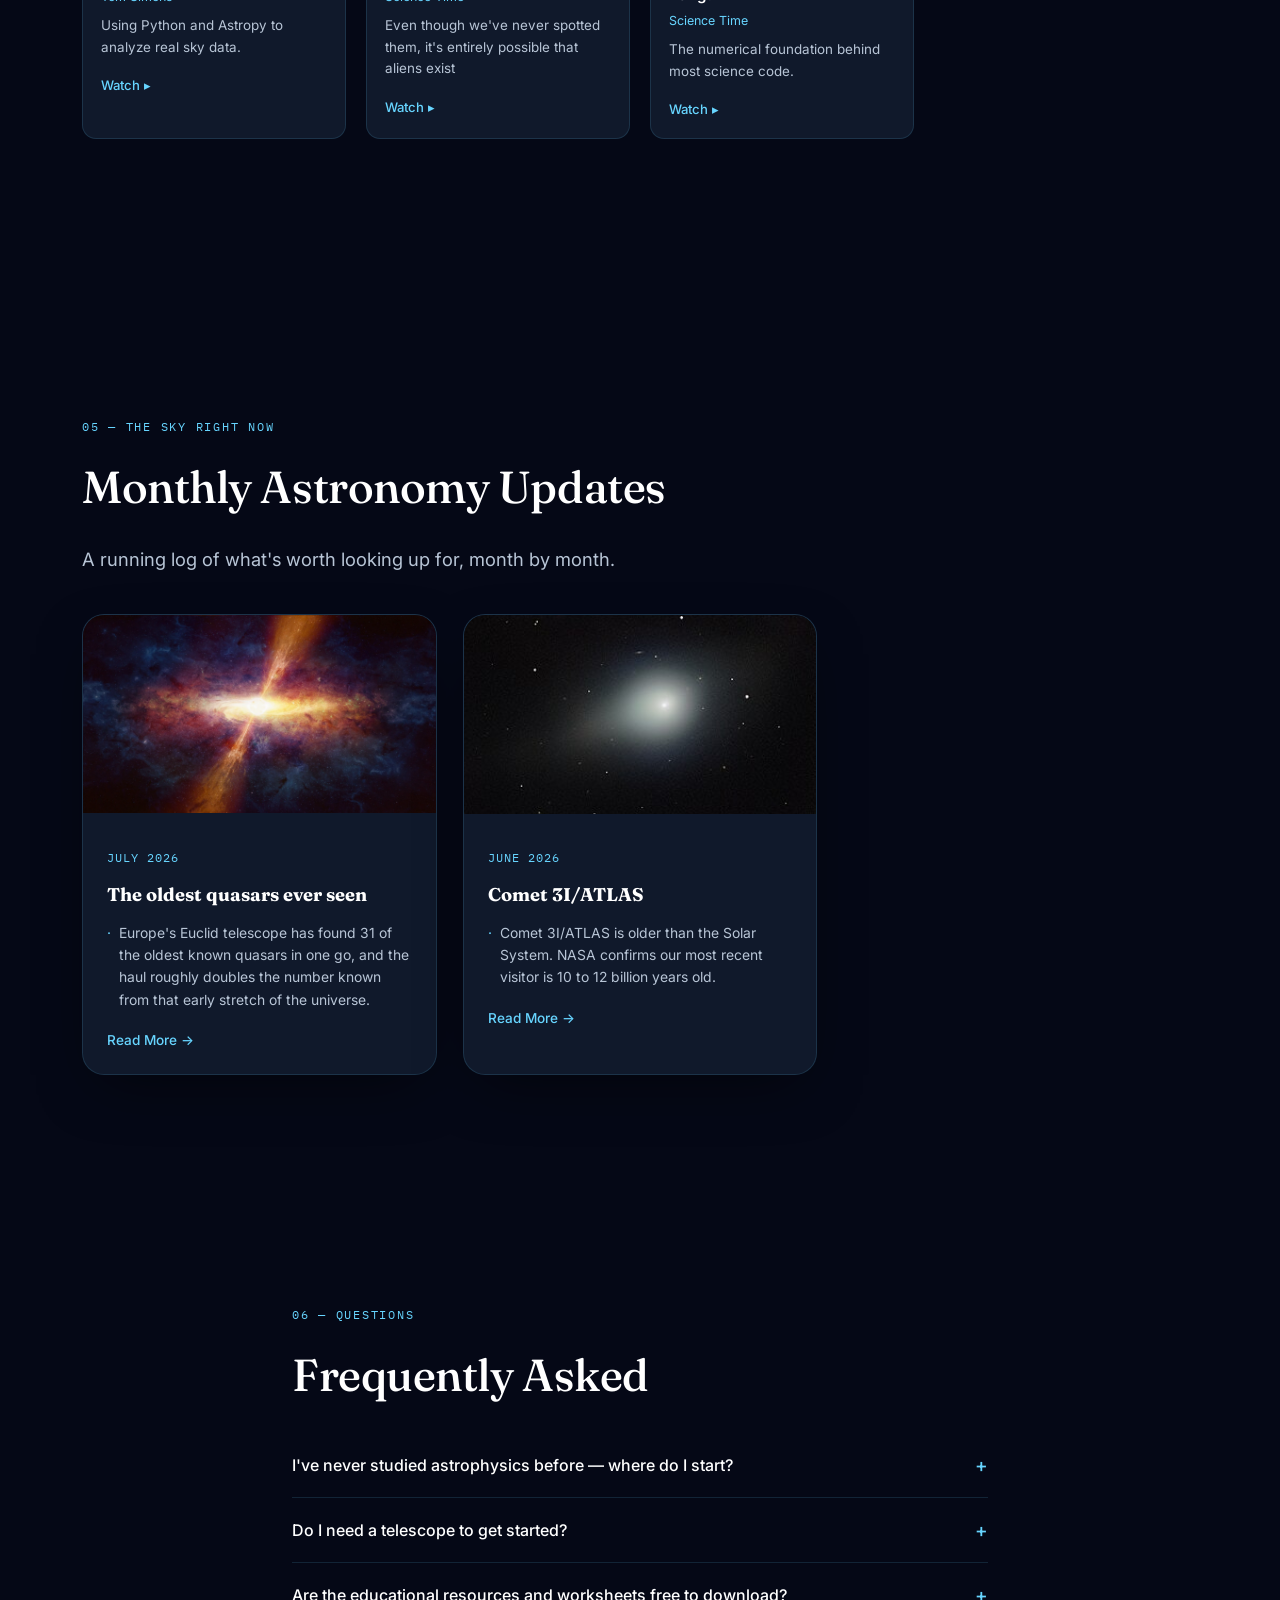
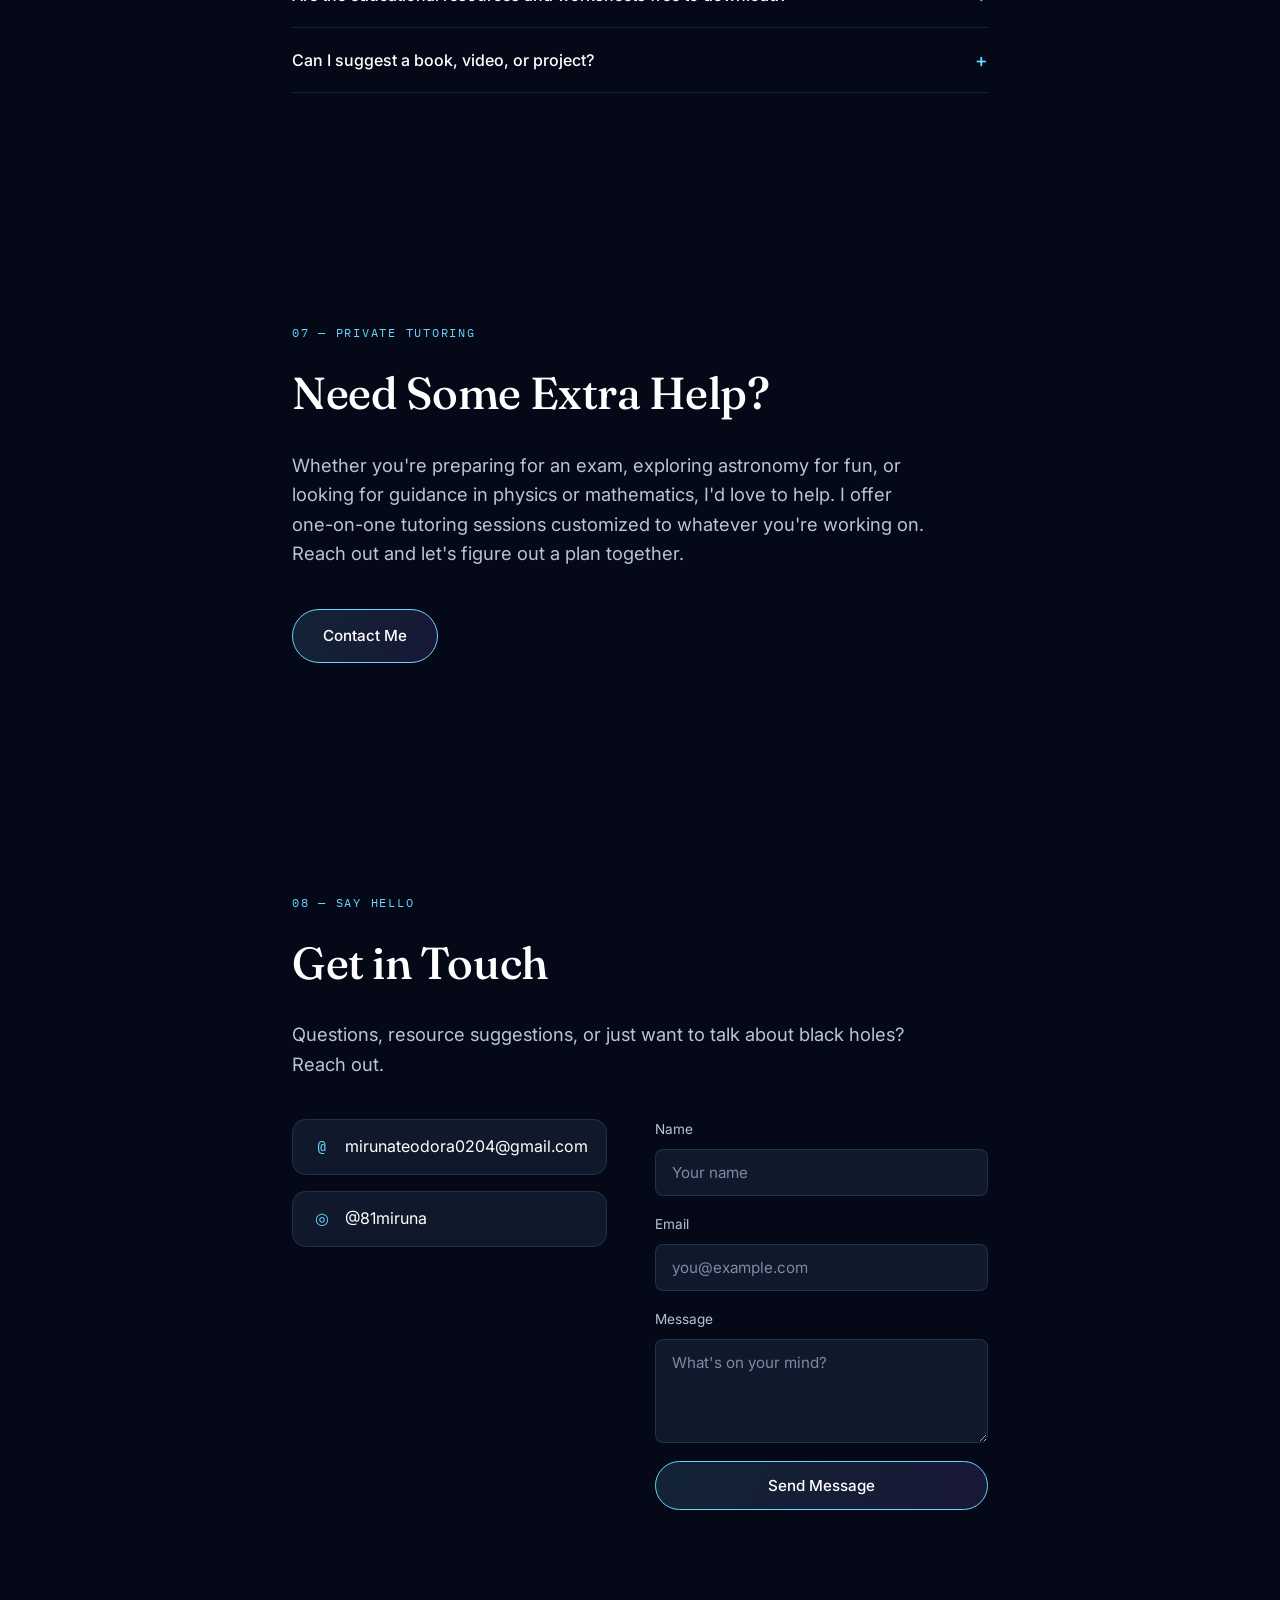
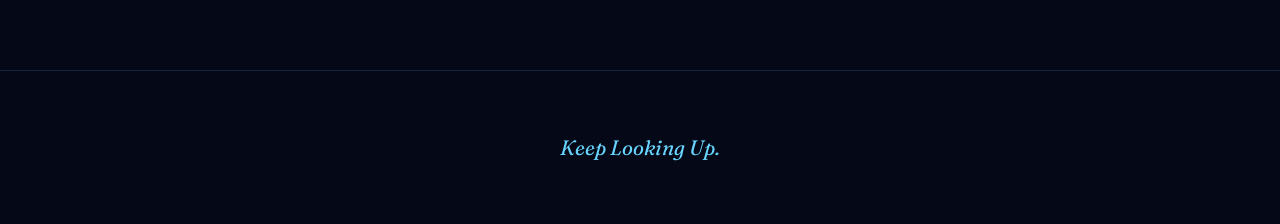
==== commit 97bc8b3a: "Update index.html" ====
--- a/index.html
+++ b/index.html
@@ -224,7 +224,7 @@
       physics or mathematics, I'd love to help. I offer one-on-one tutoring sessions customized to
       whatever you're working on. Reach out and let's figure out a plan together.
     </p>
-    <a href="#contact" class="btn btn-primary" id="tutoringContact">Contact Me</a>
+    <a href="#contact" class="btn btn-primary" id="tutoringContact" onclick="trackEvent('tutoring-contact-click')">Contact Me</a>
   </div>
 </section>
 
--- a/styles.css
+++ b/styles.css
@@ -275,6 +275,15 @@
 .card-body{ padding:20px 22px 22px; display:flex; flex-direction:column; gap:8px; flex:1; }
 .card-title{ font-family:var(--font-display); font-size:1.08rem; font-weight:500; margin:0; }
 .card-desc{ color:var(--muted); font-size:0.9rem; margin:0; flex:1; }
+.card, .recommendation-card{
+  opacity:0;
+  transform:translateY(20px);
+  transition:opacity .5s var(--ease), transform .5s var(--ease);
+}
+.card.in-view, .recommendation-card.in-view{
+  opacity:1;
+  transform:translateY(0);
+}
 .card-meta{
   display:flex;
   flex-direction:column;
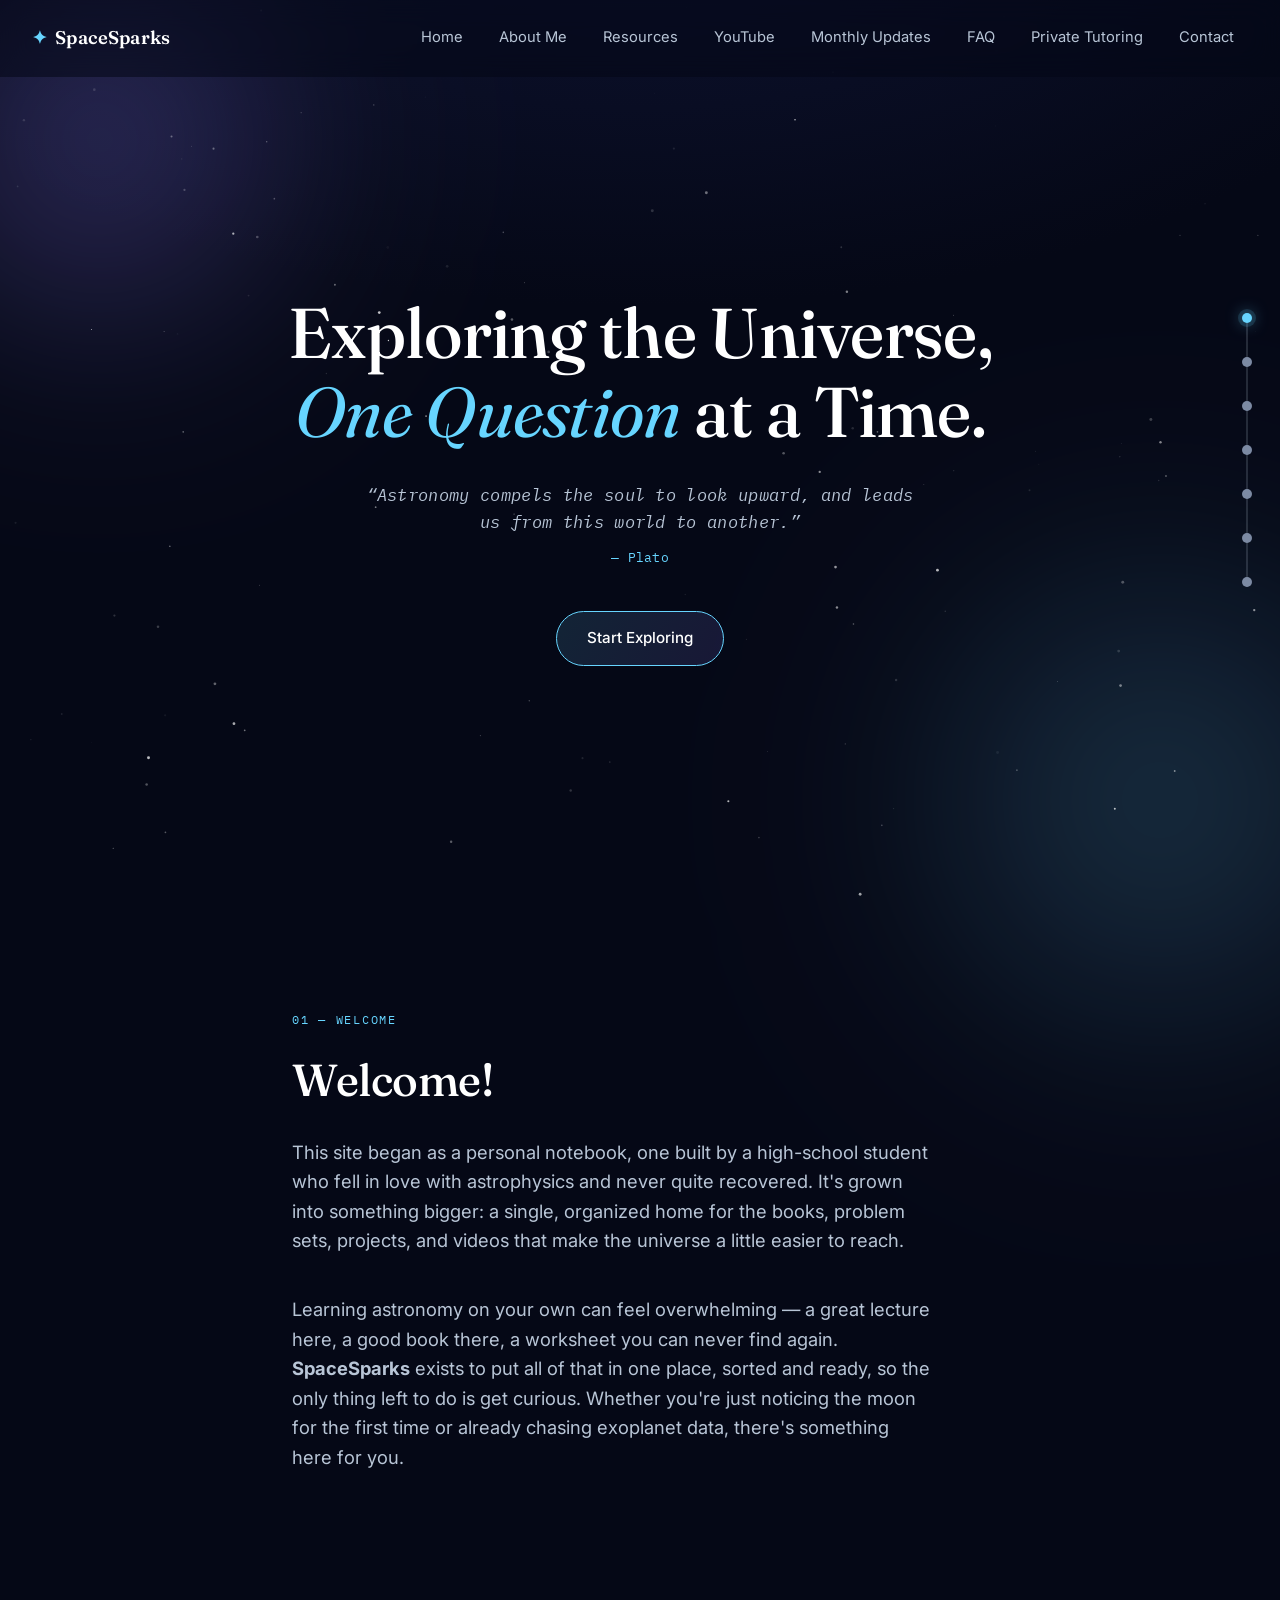
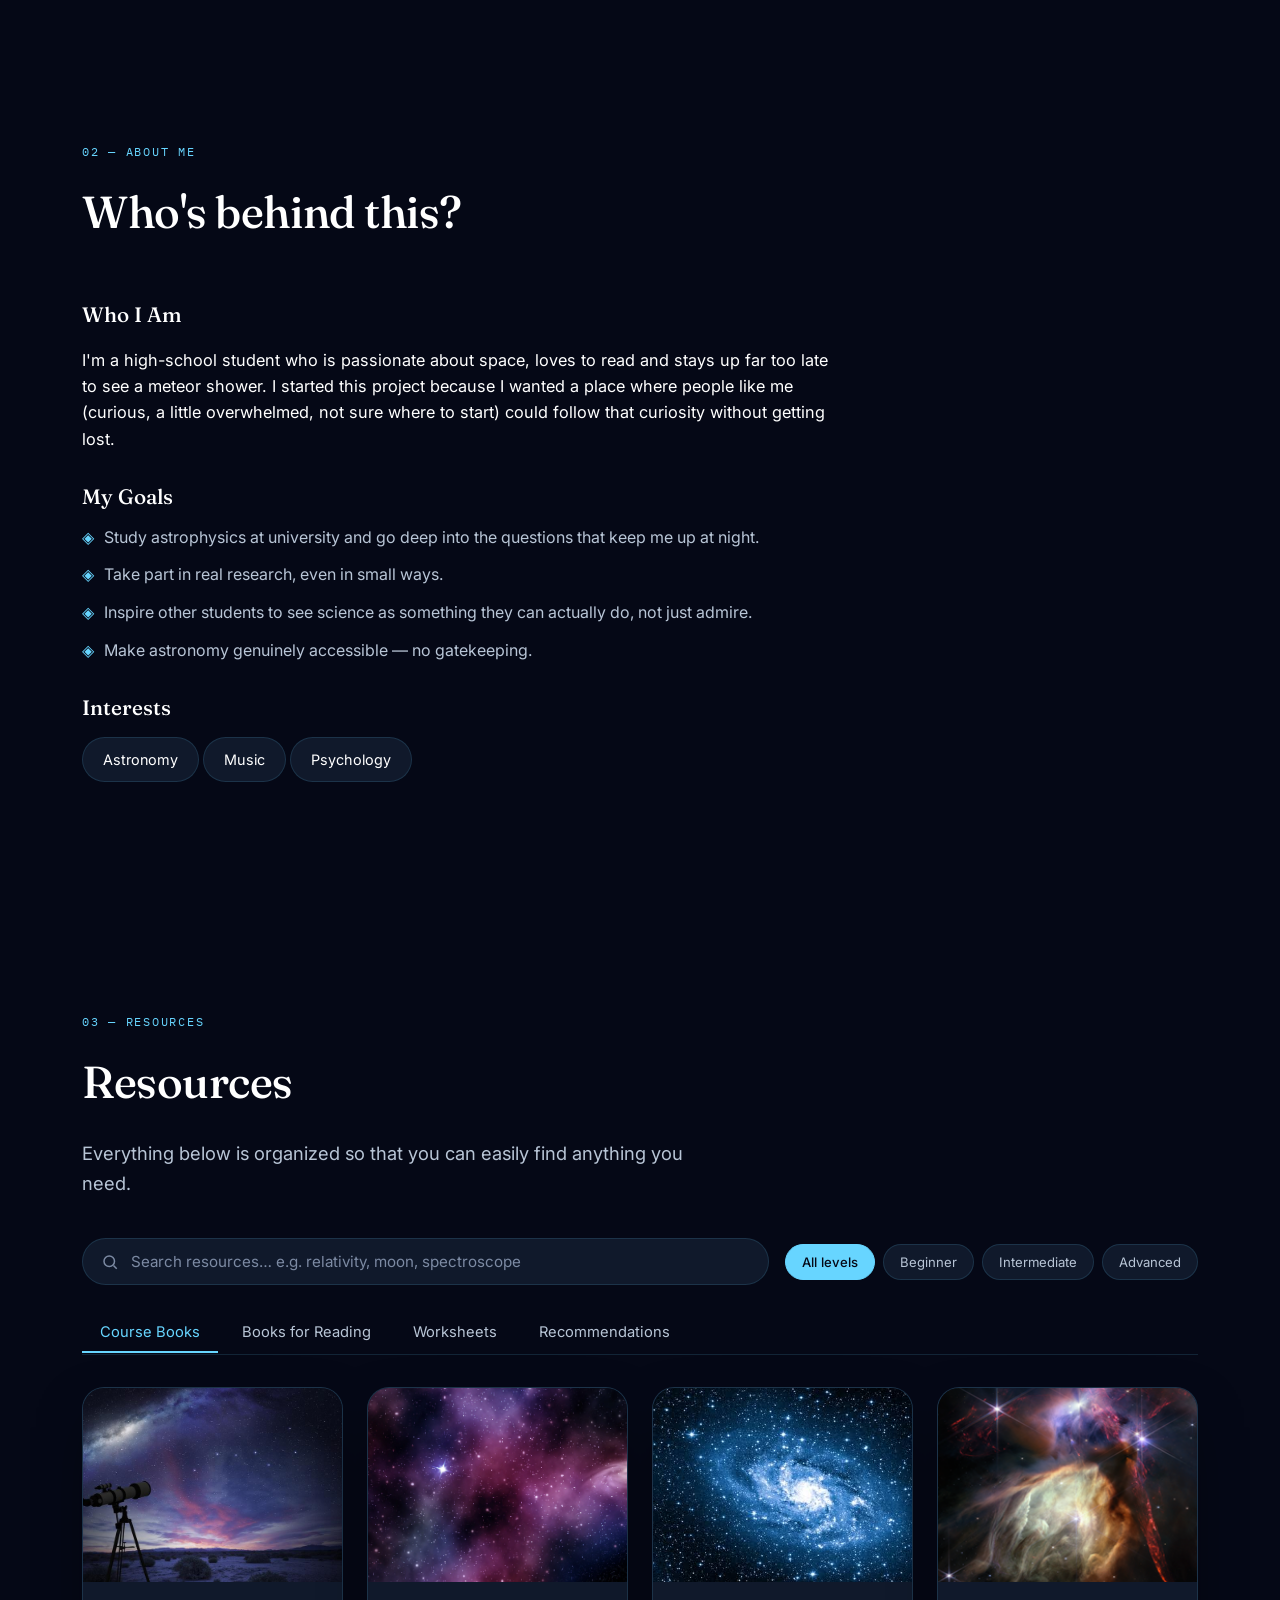
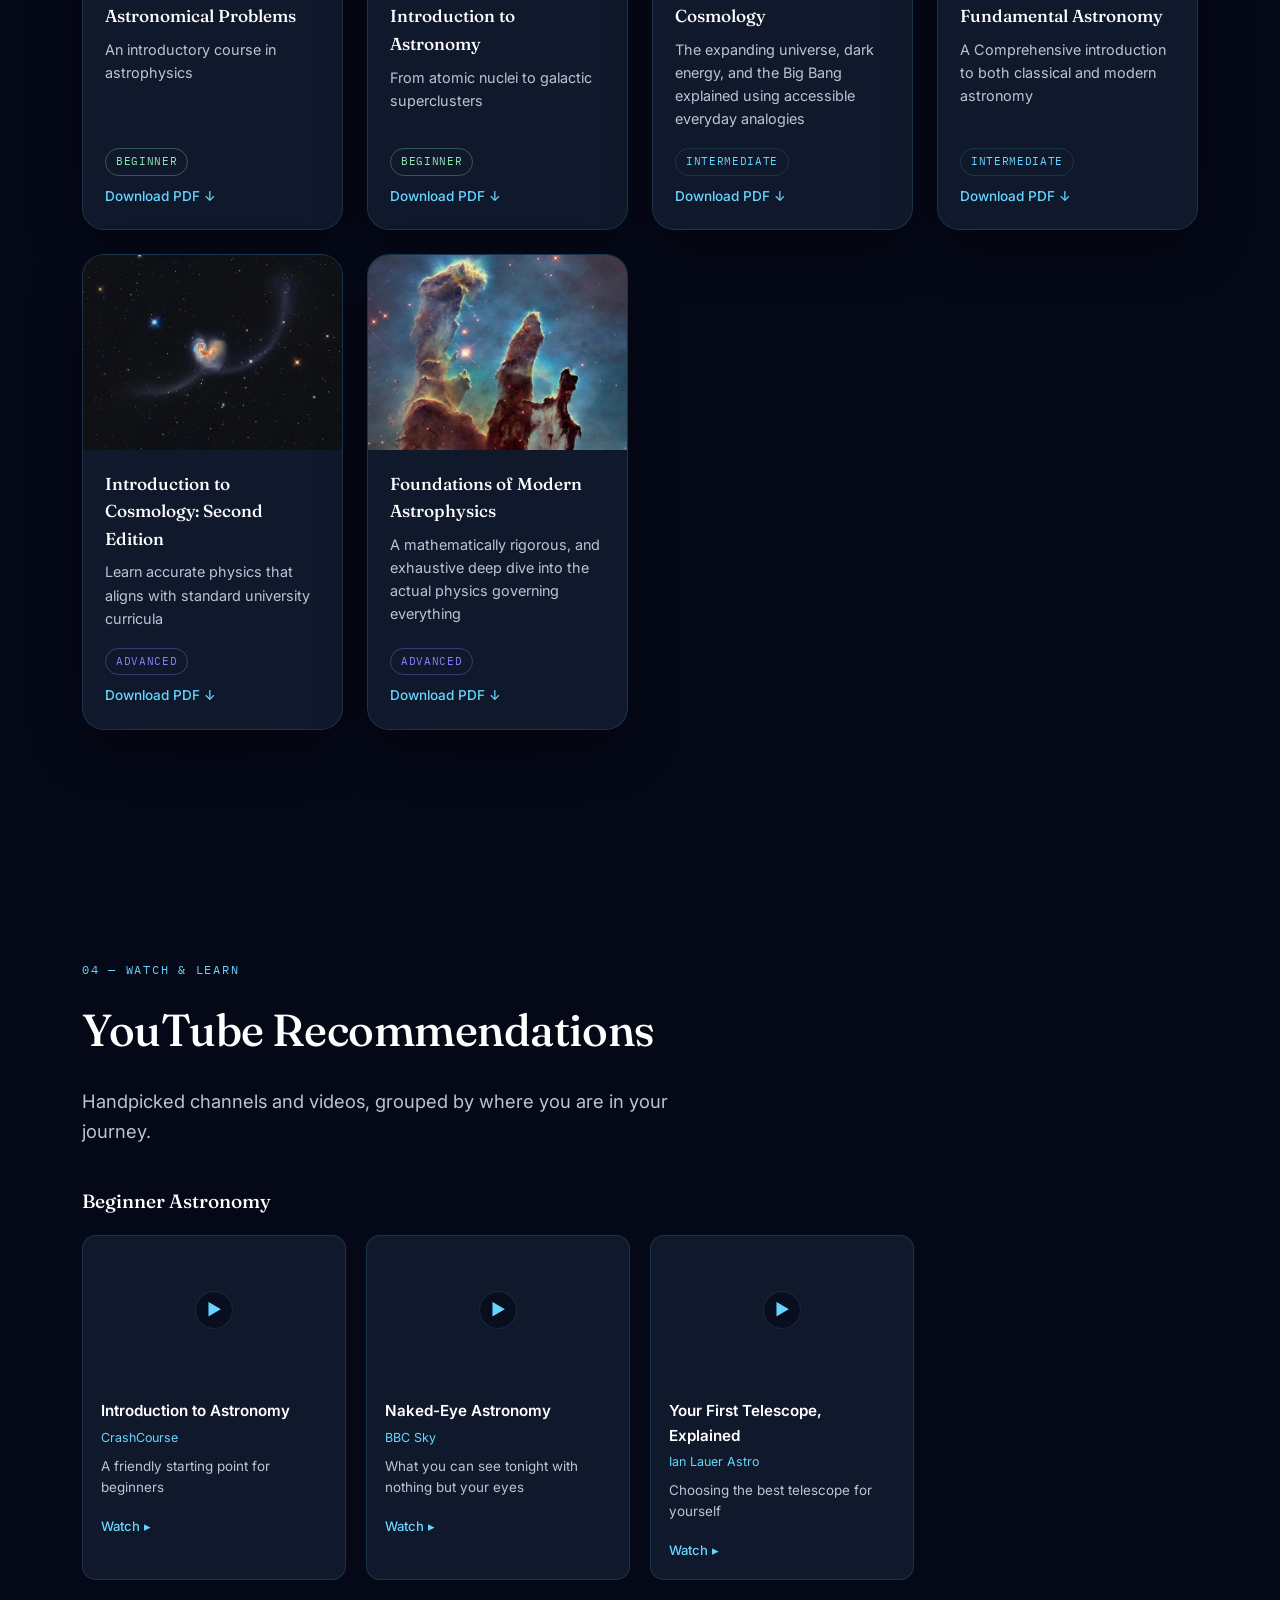
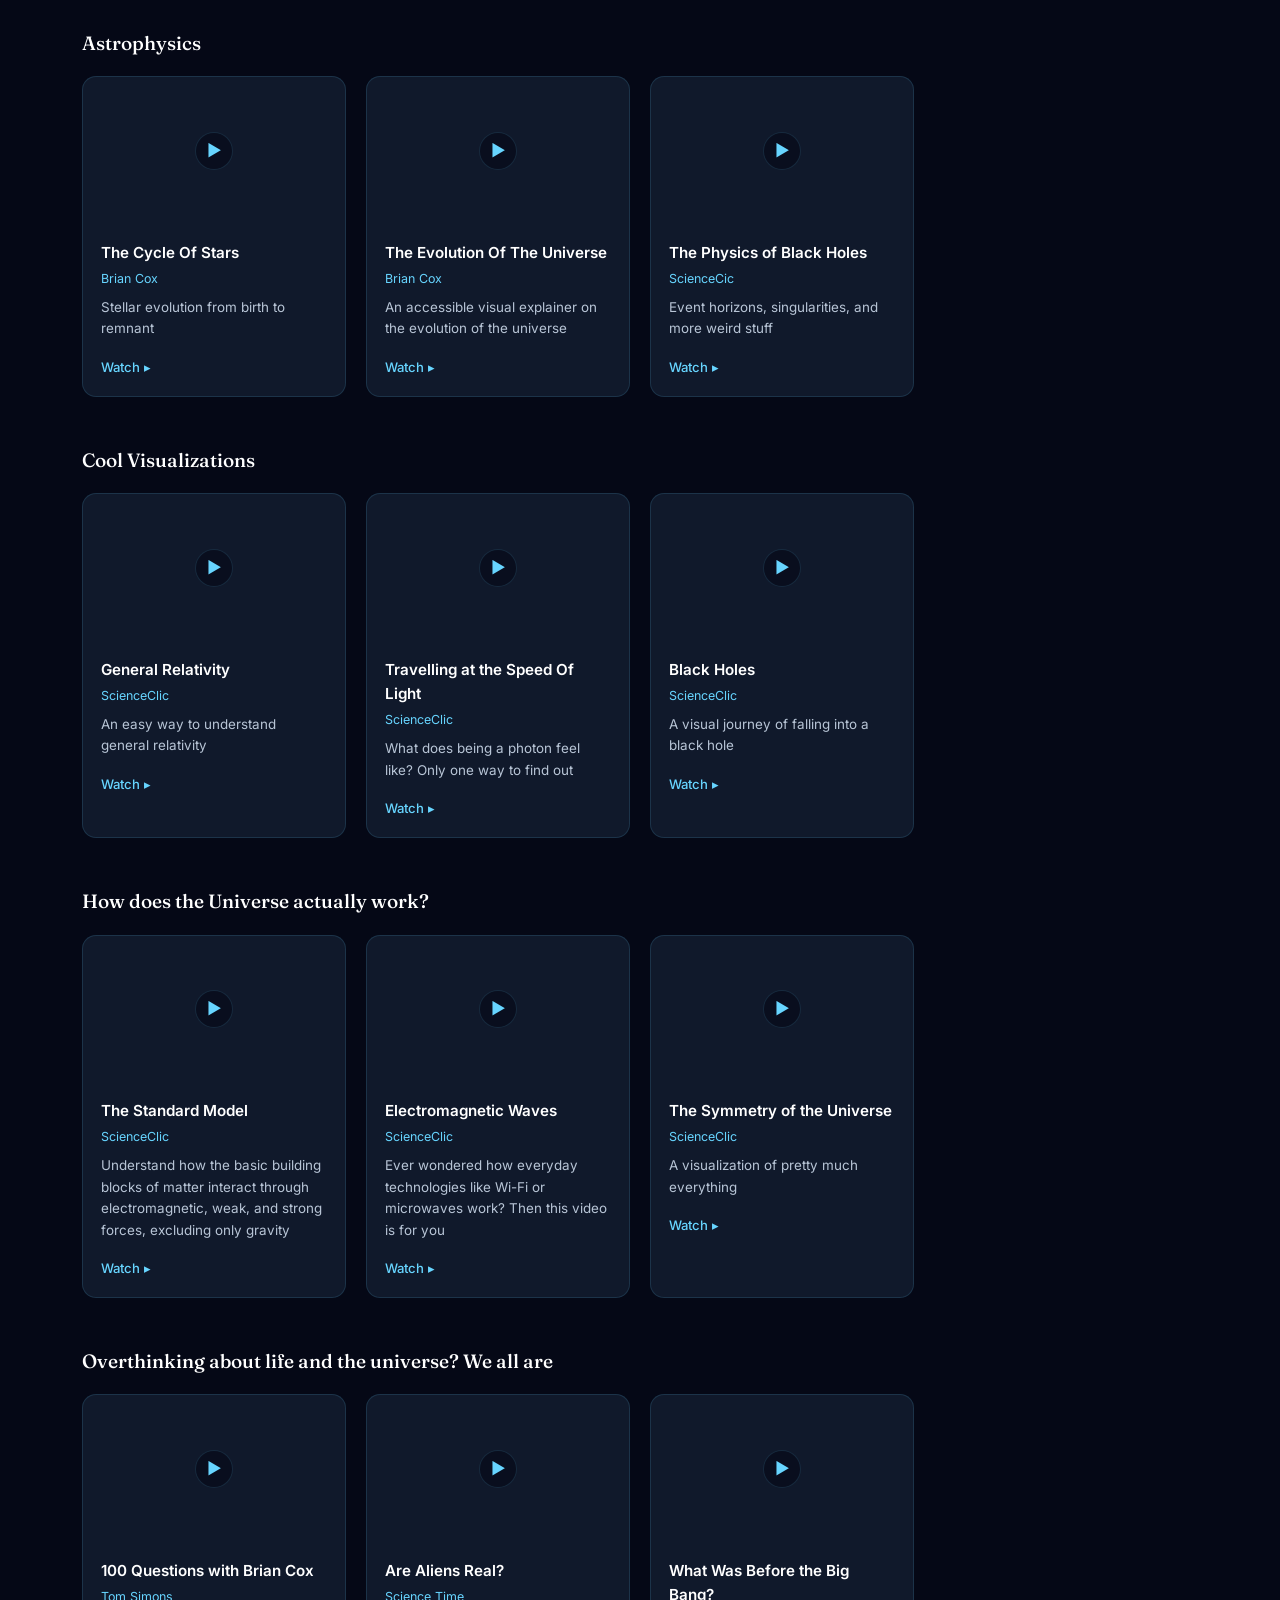
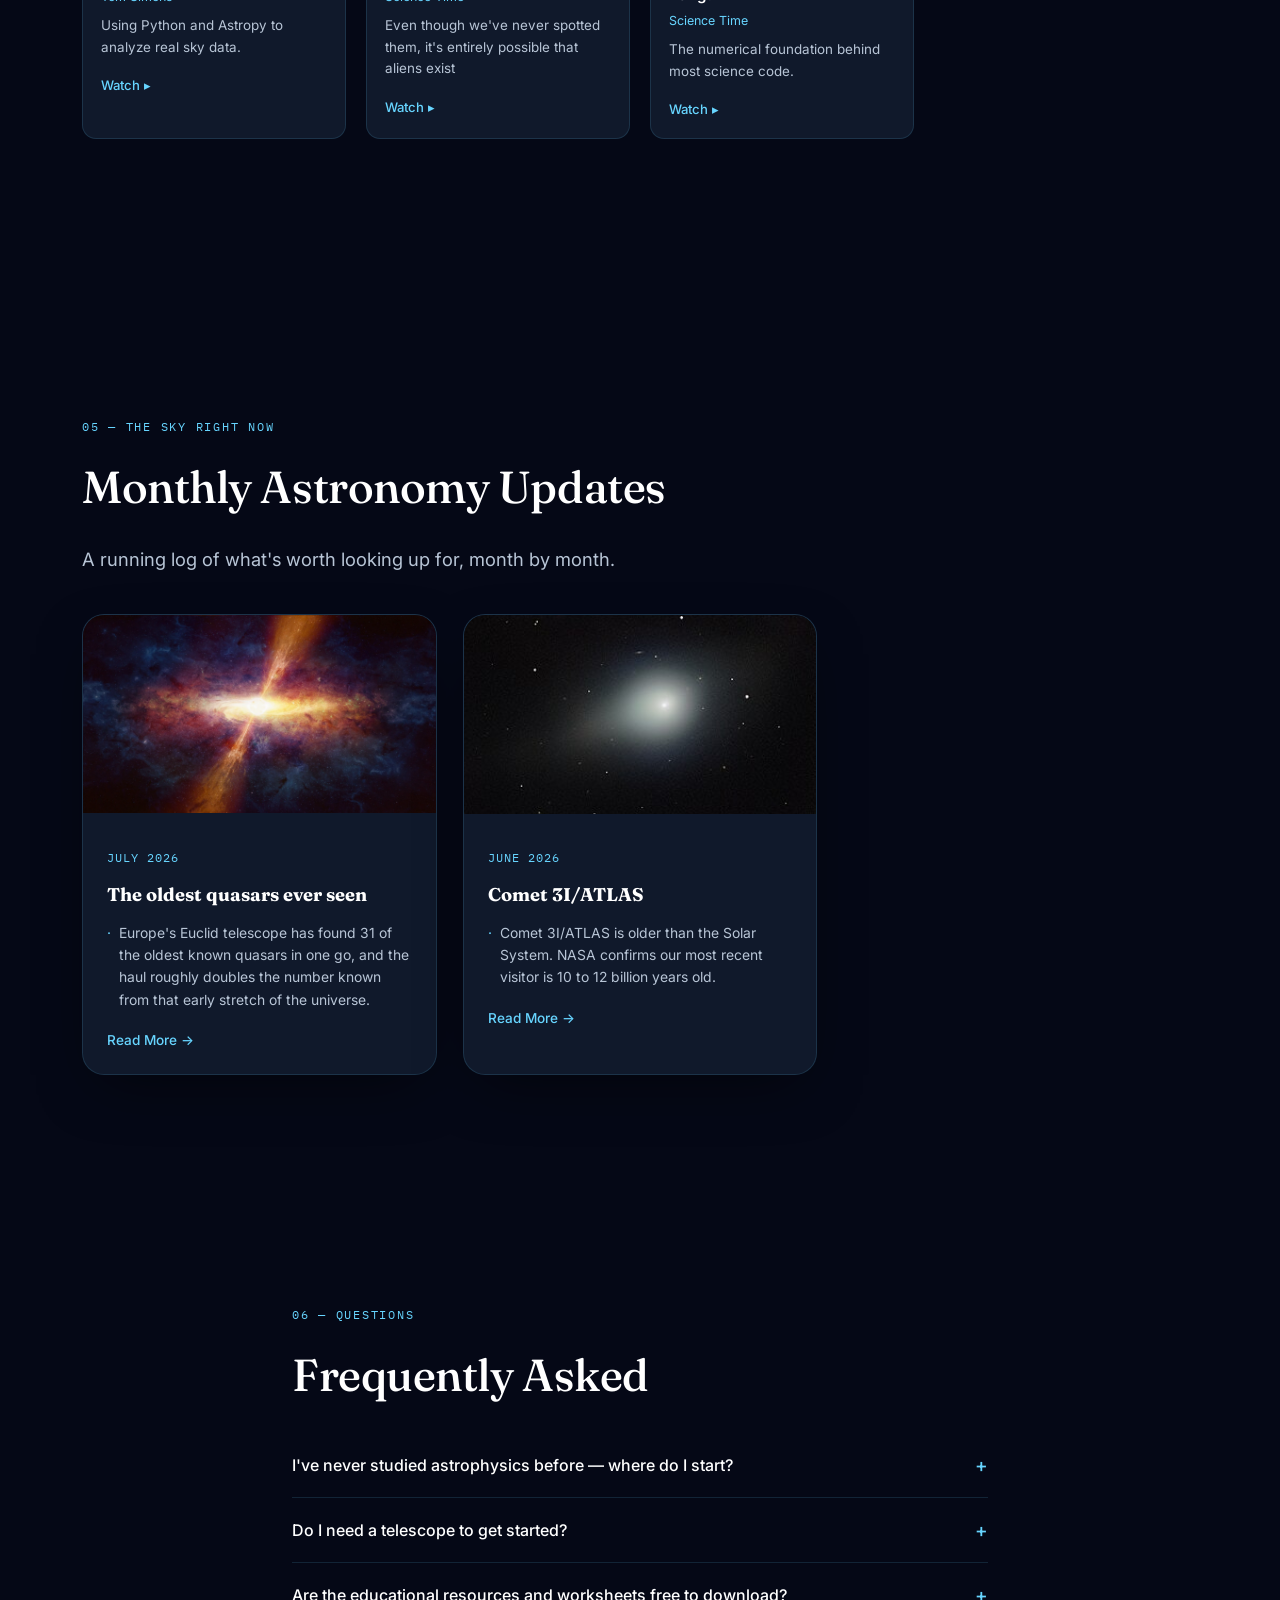
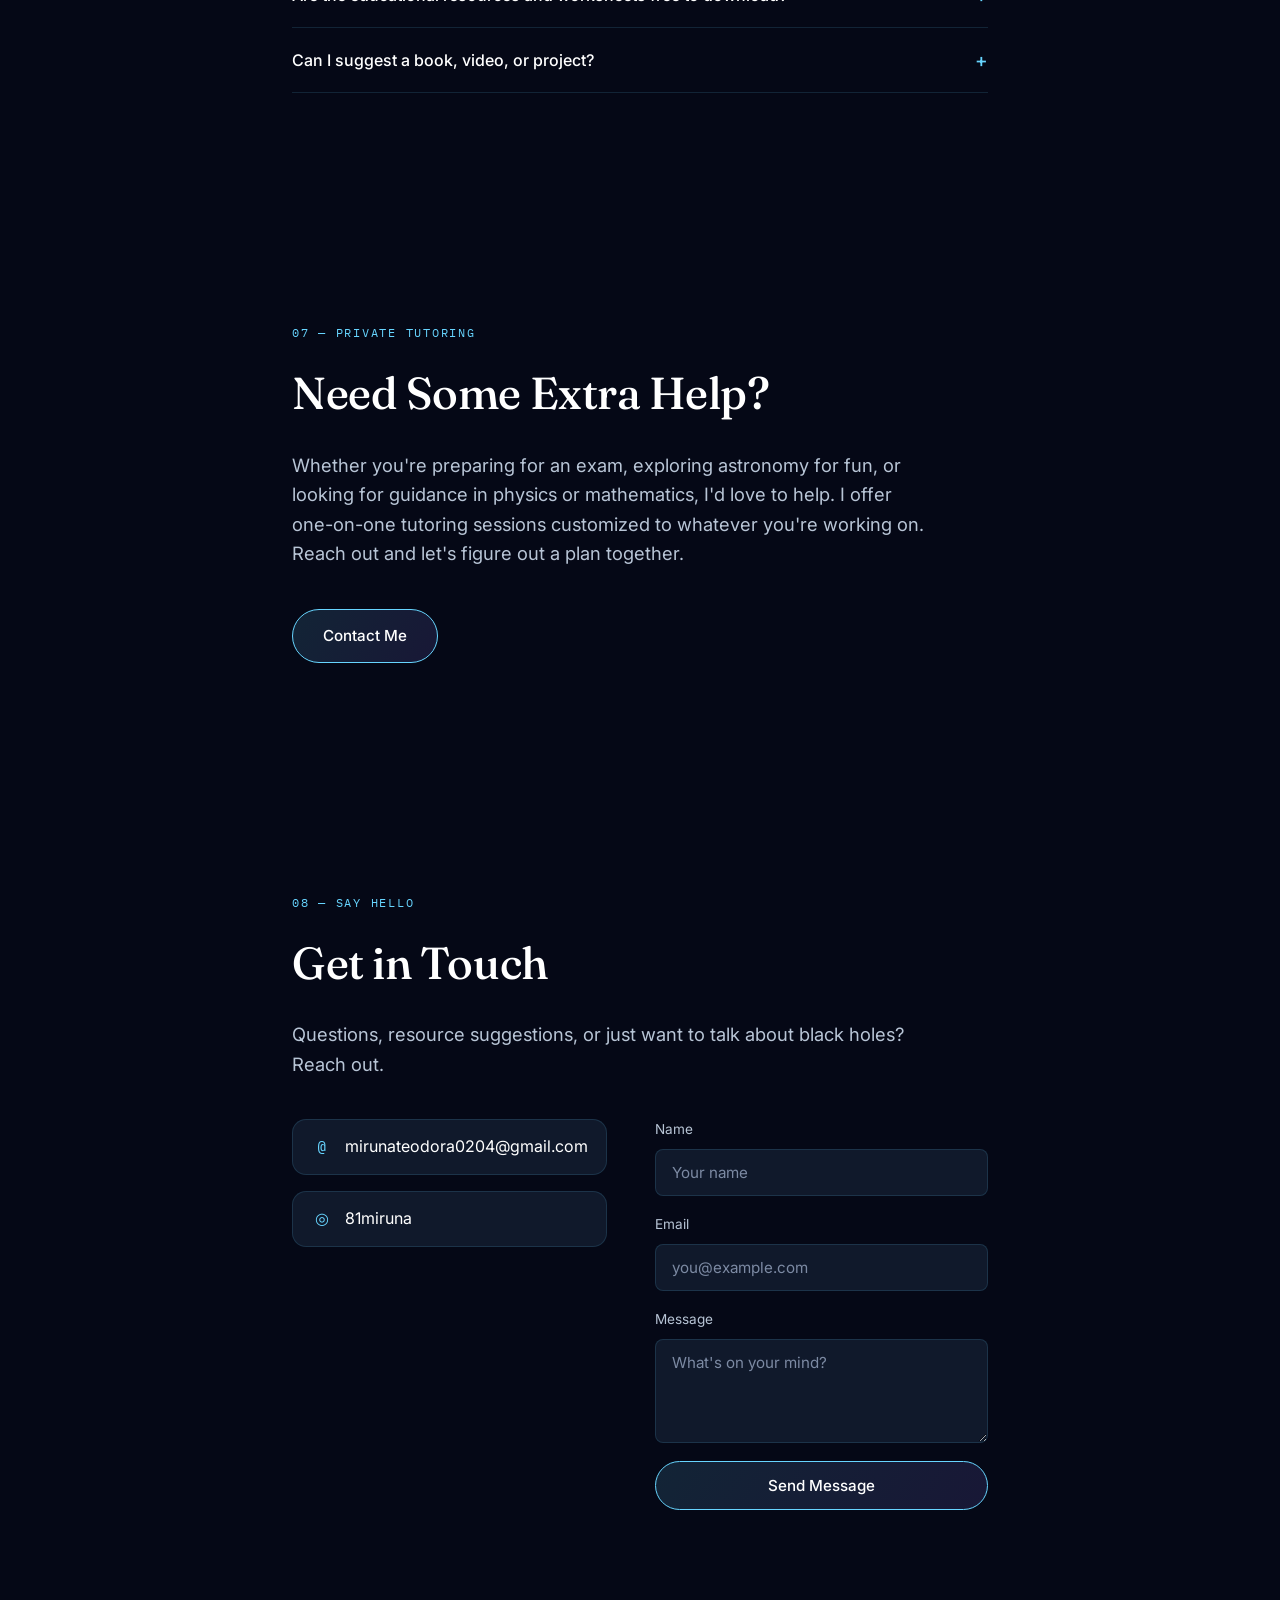
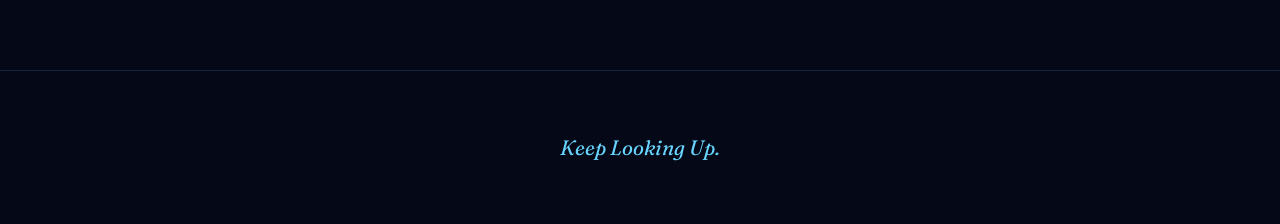
==== commit 3c972677: "Update index.html" ====
--- a/index.html
+++ b/index.html
@@ -241,7 +241,7 @@
     <span class="contact-icon mono">@</span> mirunateodora0204@gmail.com
   </a>
   <a class="contact-item" href="https://instagram.com/YOUR_HANDLE" target="_blank" rel="noopener">
-    <span class="contact-icon mono">◎</span> @81miruna
+    <span class="contact-icon mono">◎</span> 81miruna
   </a>
 </div>
 
--- a/styles.css
+++ b/styles.css
@@ -177,6 +177,24 @@
   .nav-links.open{ right:0; }
   .nav-link{ font-size:1.1rem; padding:12px 14px; }
 }
+@media (max-width:860px){
+  .nav-toggle{ display:flex; }
+  .nav-links{
+    position:fixed; top:0; right:-100%; height:100vh; width:min(340px,85vw);
+    flex-direction:column; padding:100px 32px; gap:6px;
+    background:var(--bg-soft); border-left:1px solid var(--border);
+    transition:right .4s var(--ease);
+    overflow-y:auto;
+  }
+  .nav-links.open{ right:0; }
+  .nav-link{
+    font-size:1.1rem; padding:14px; line-height:1.3;
+    display:block;
+  }
+  .nav-links li{
+    margin-bottom:4px;
+  }
+}
 
 /* =========================================================
    Layout helpers
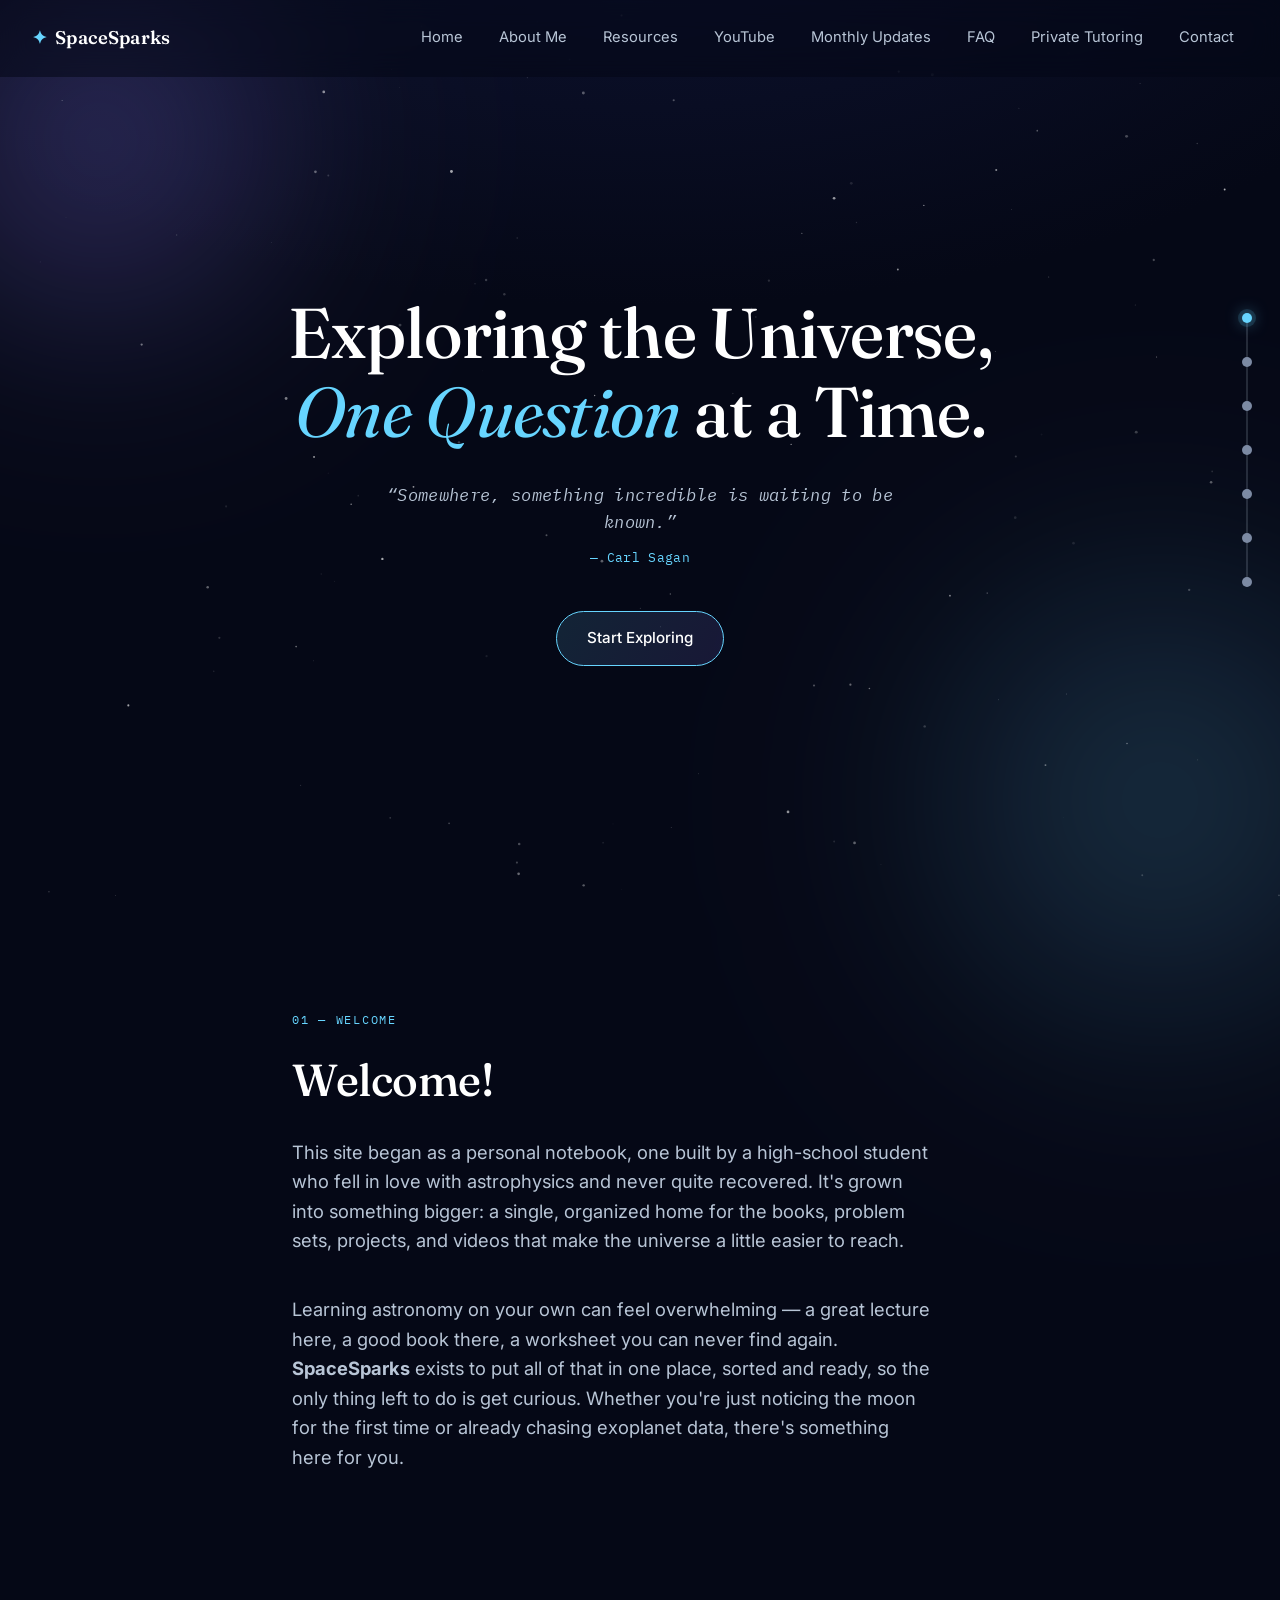
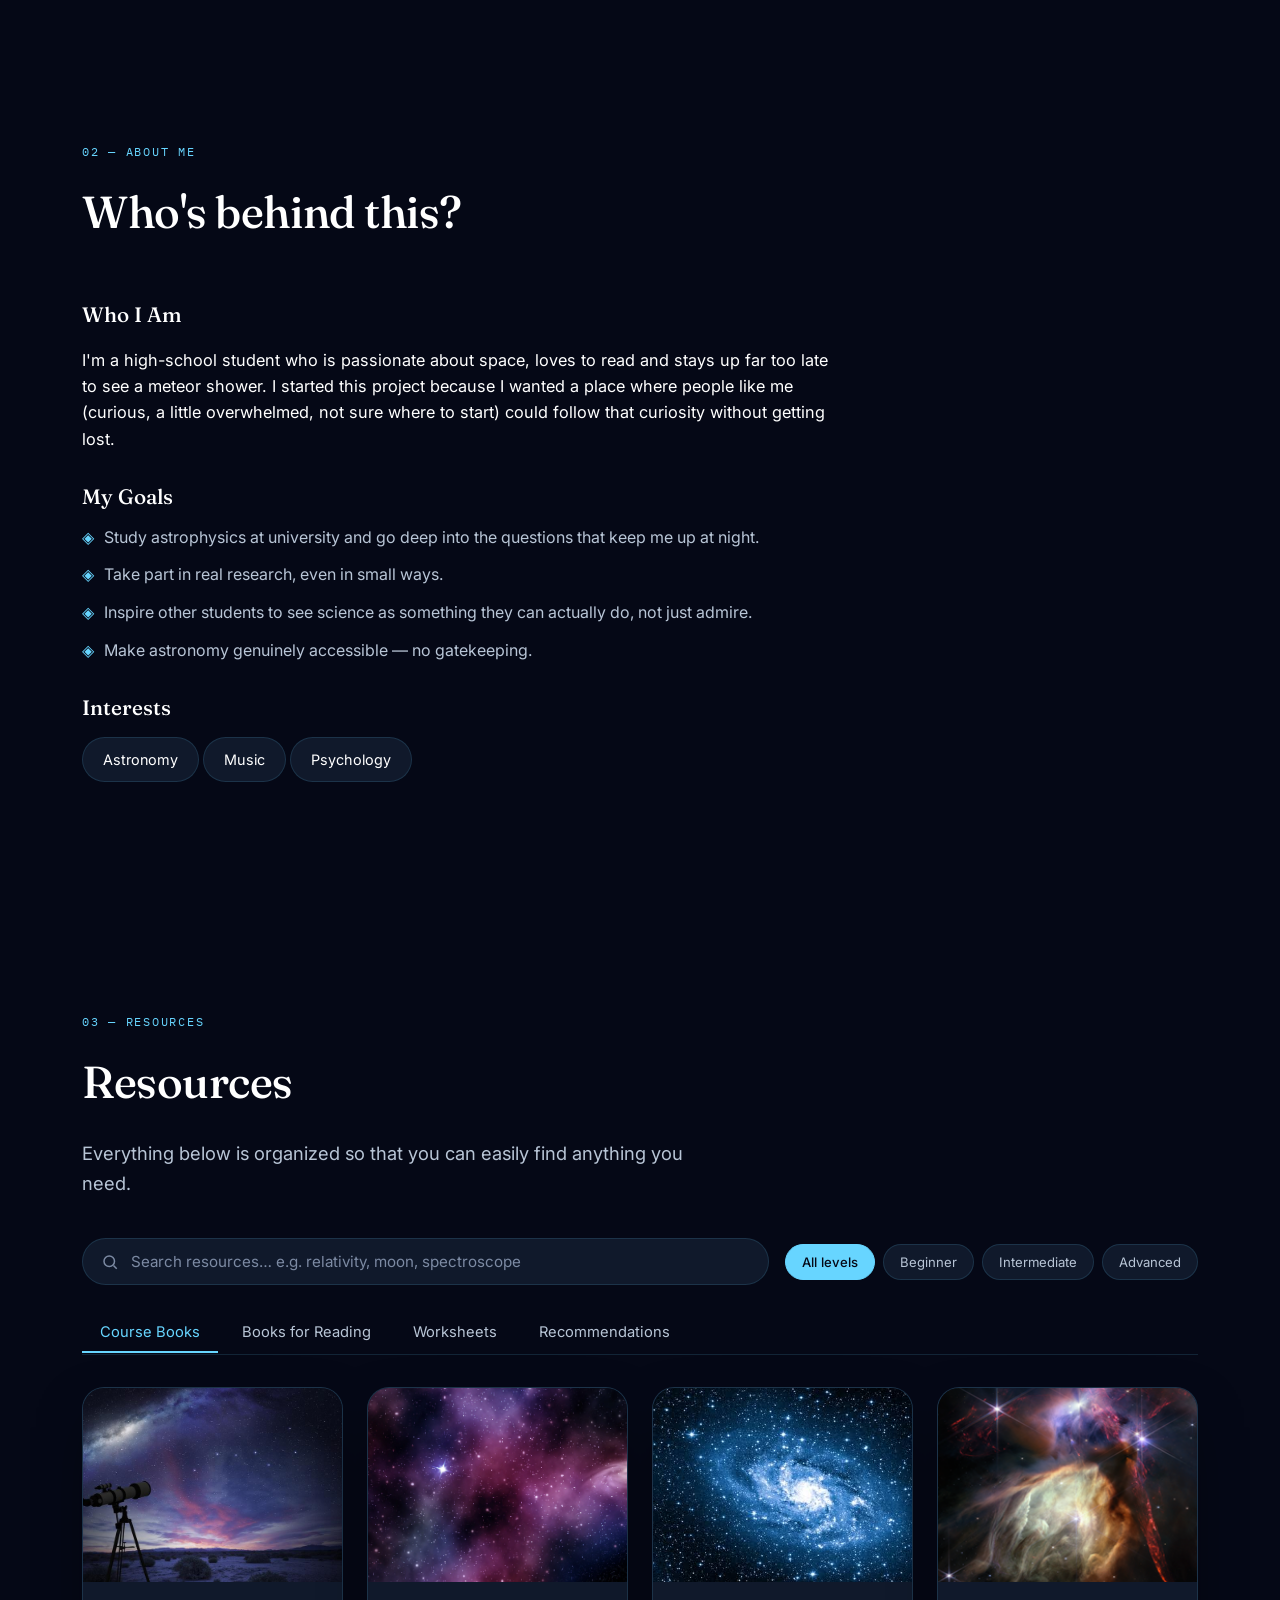
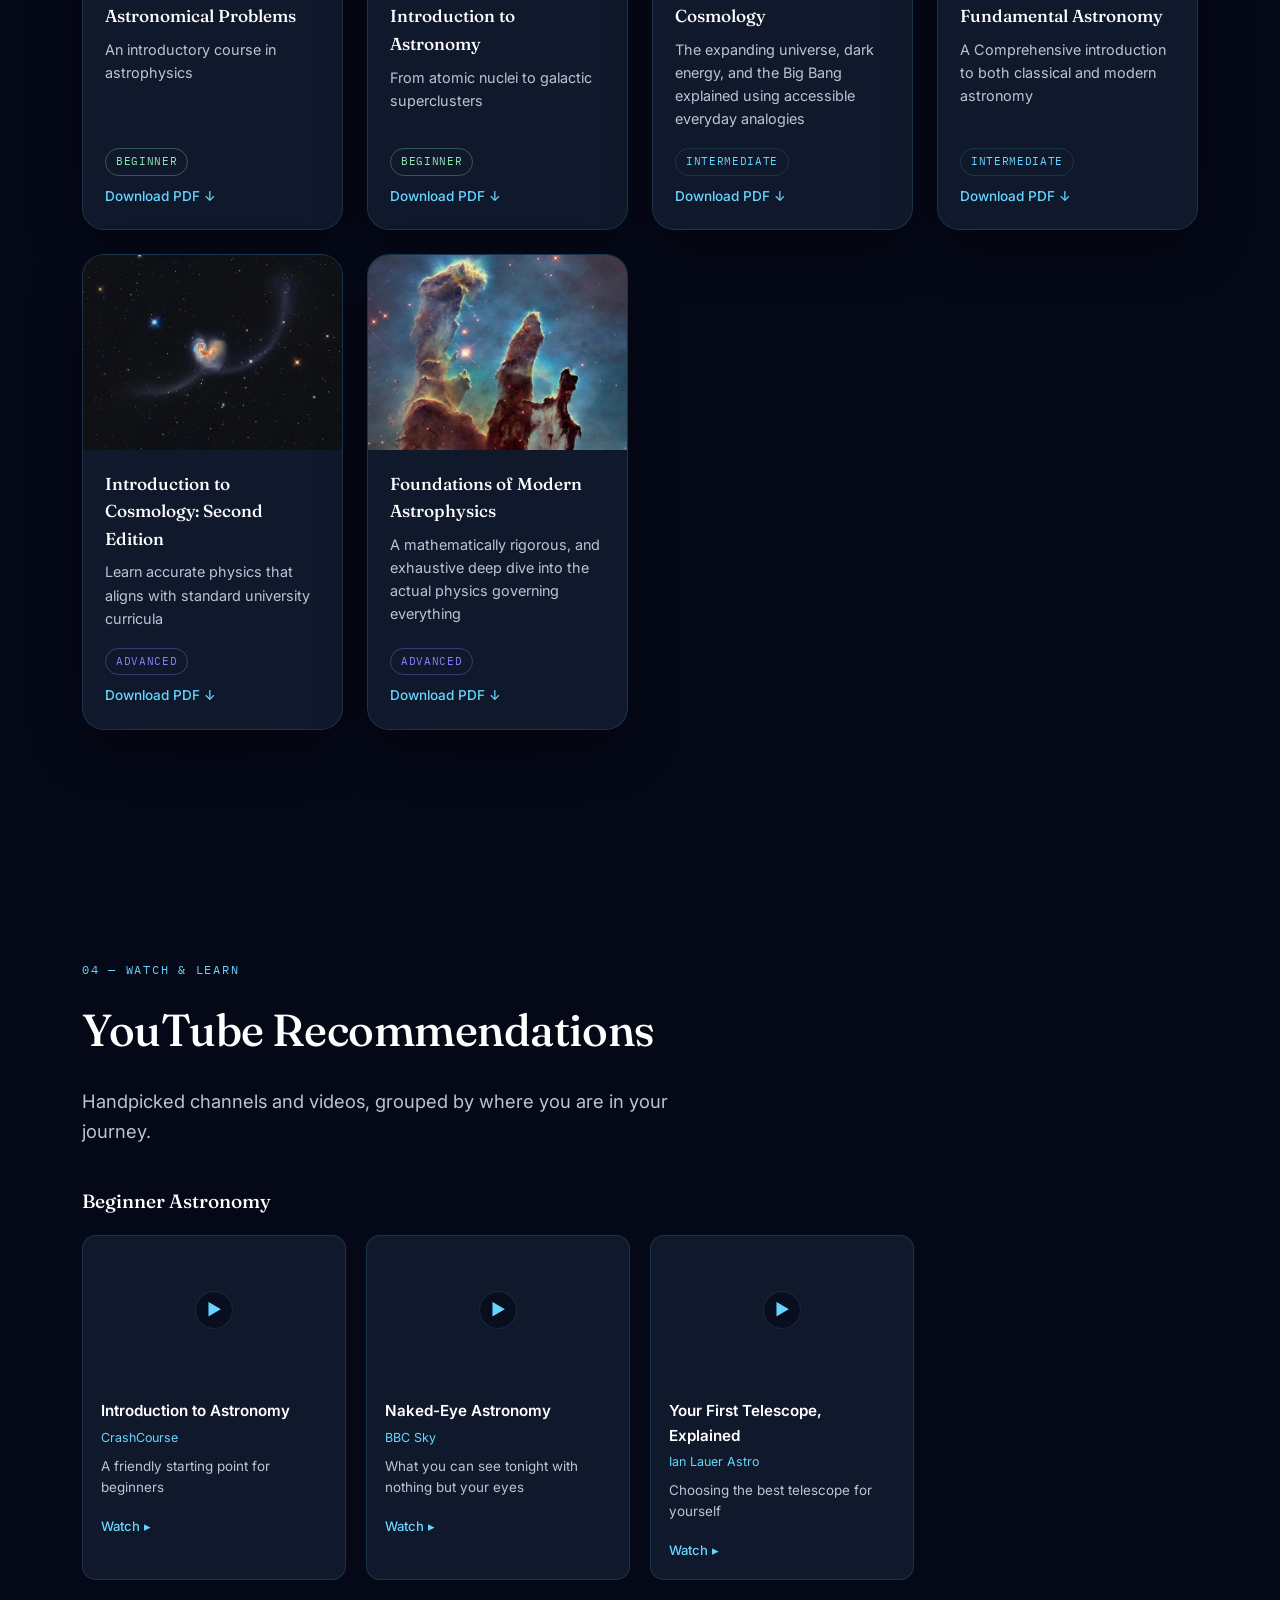
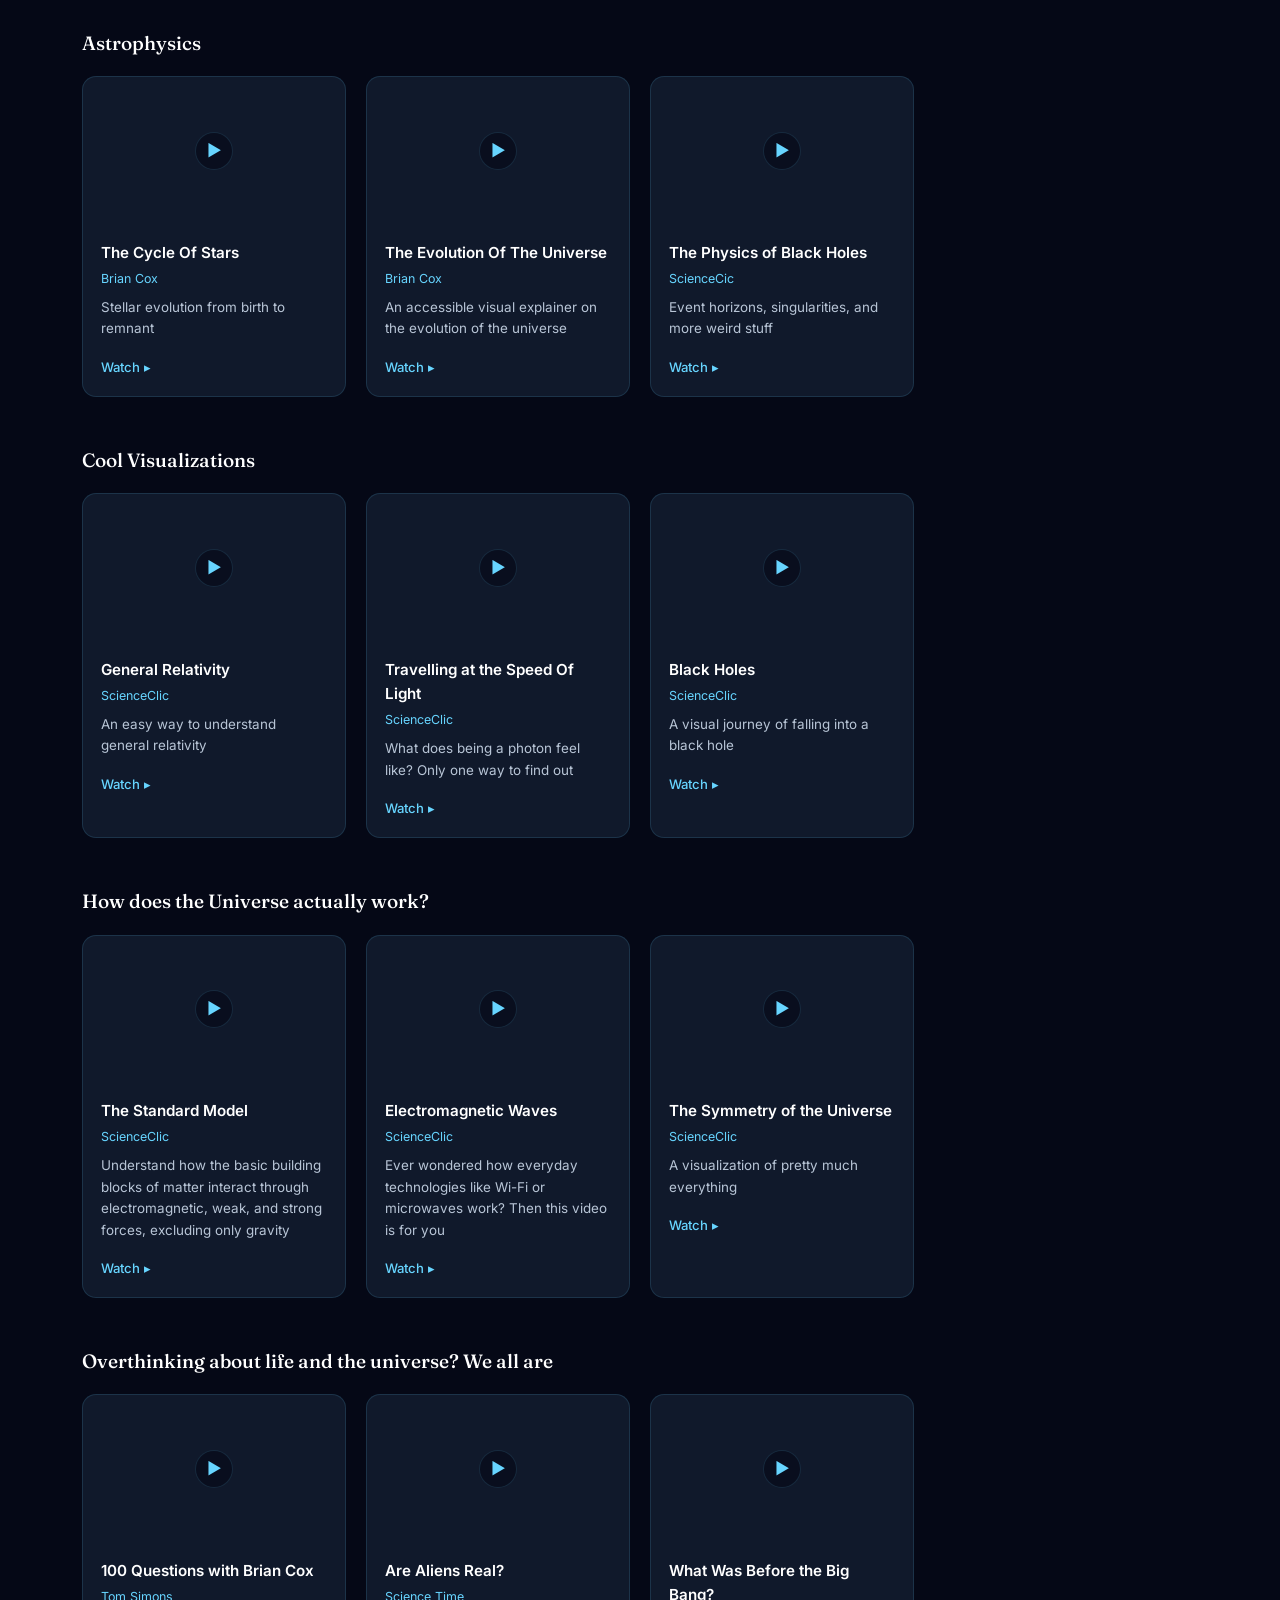
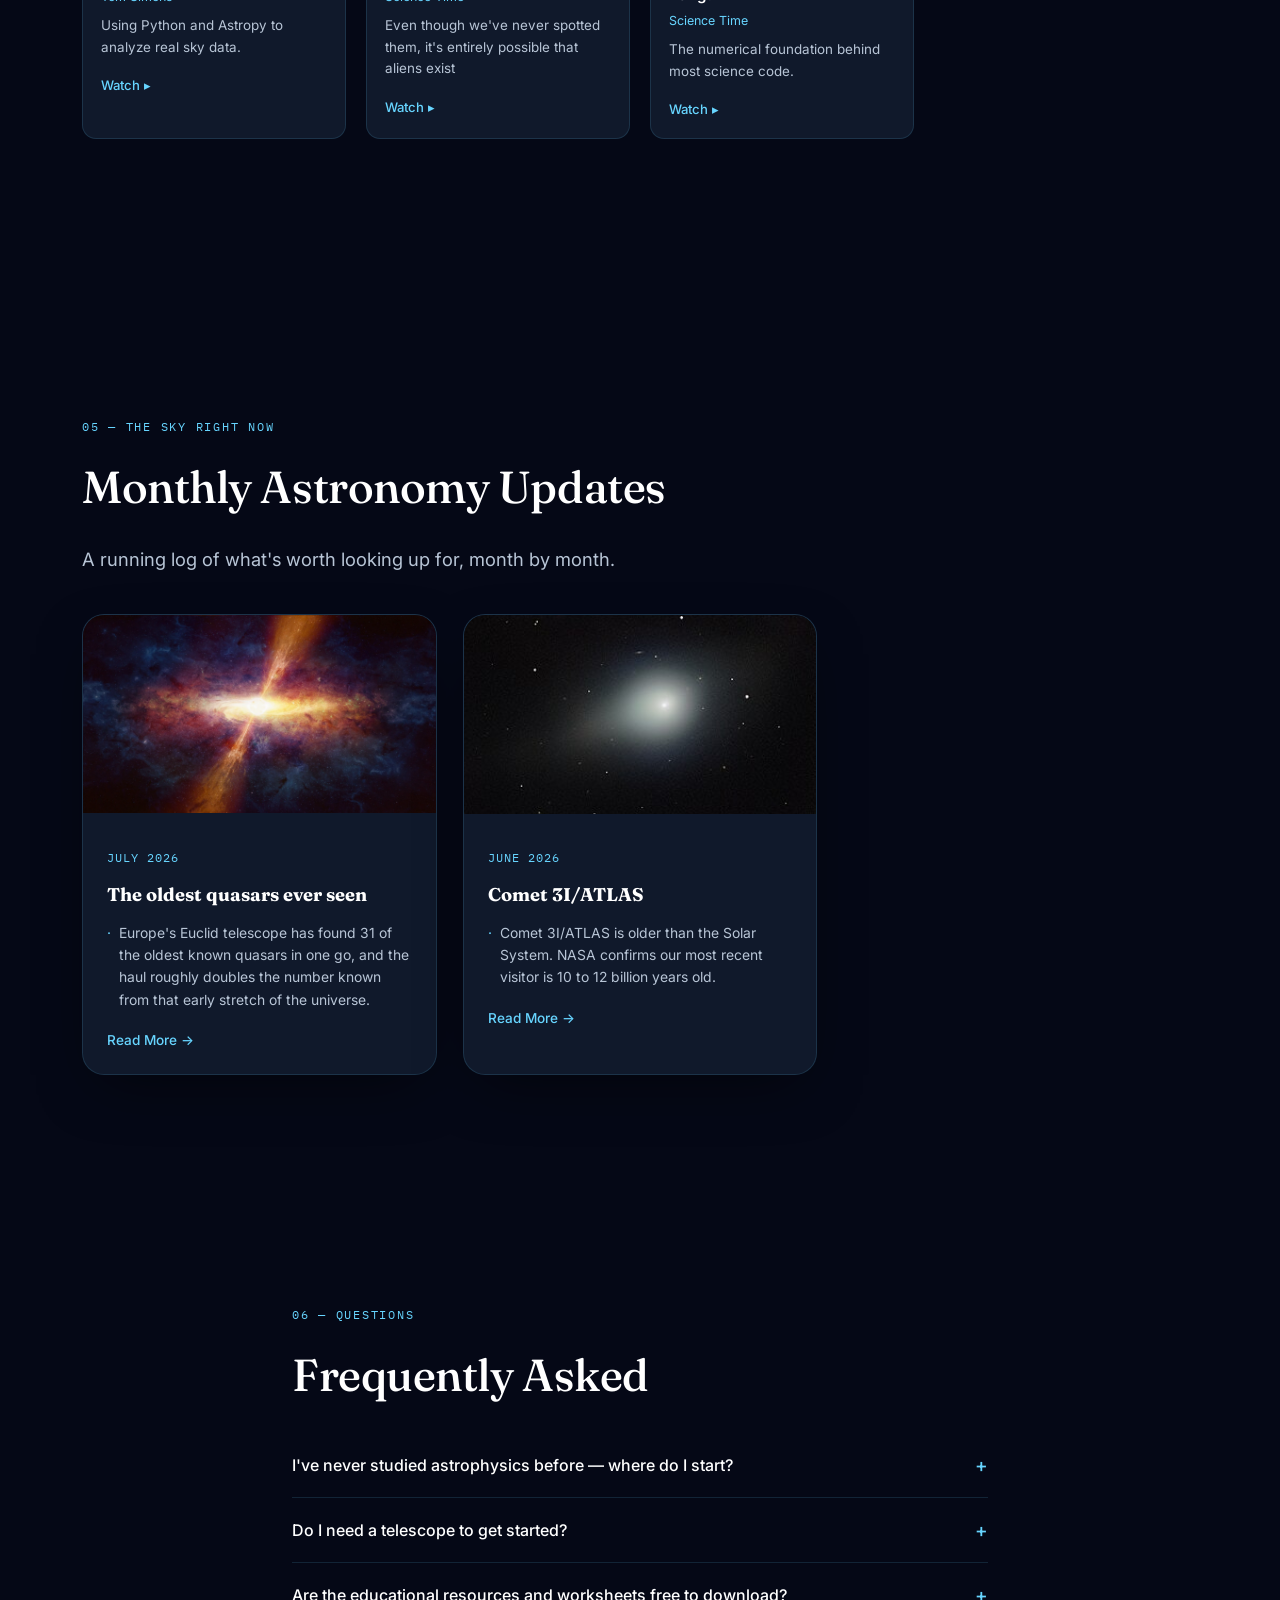
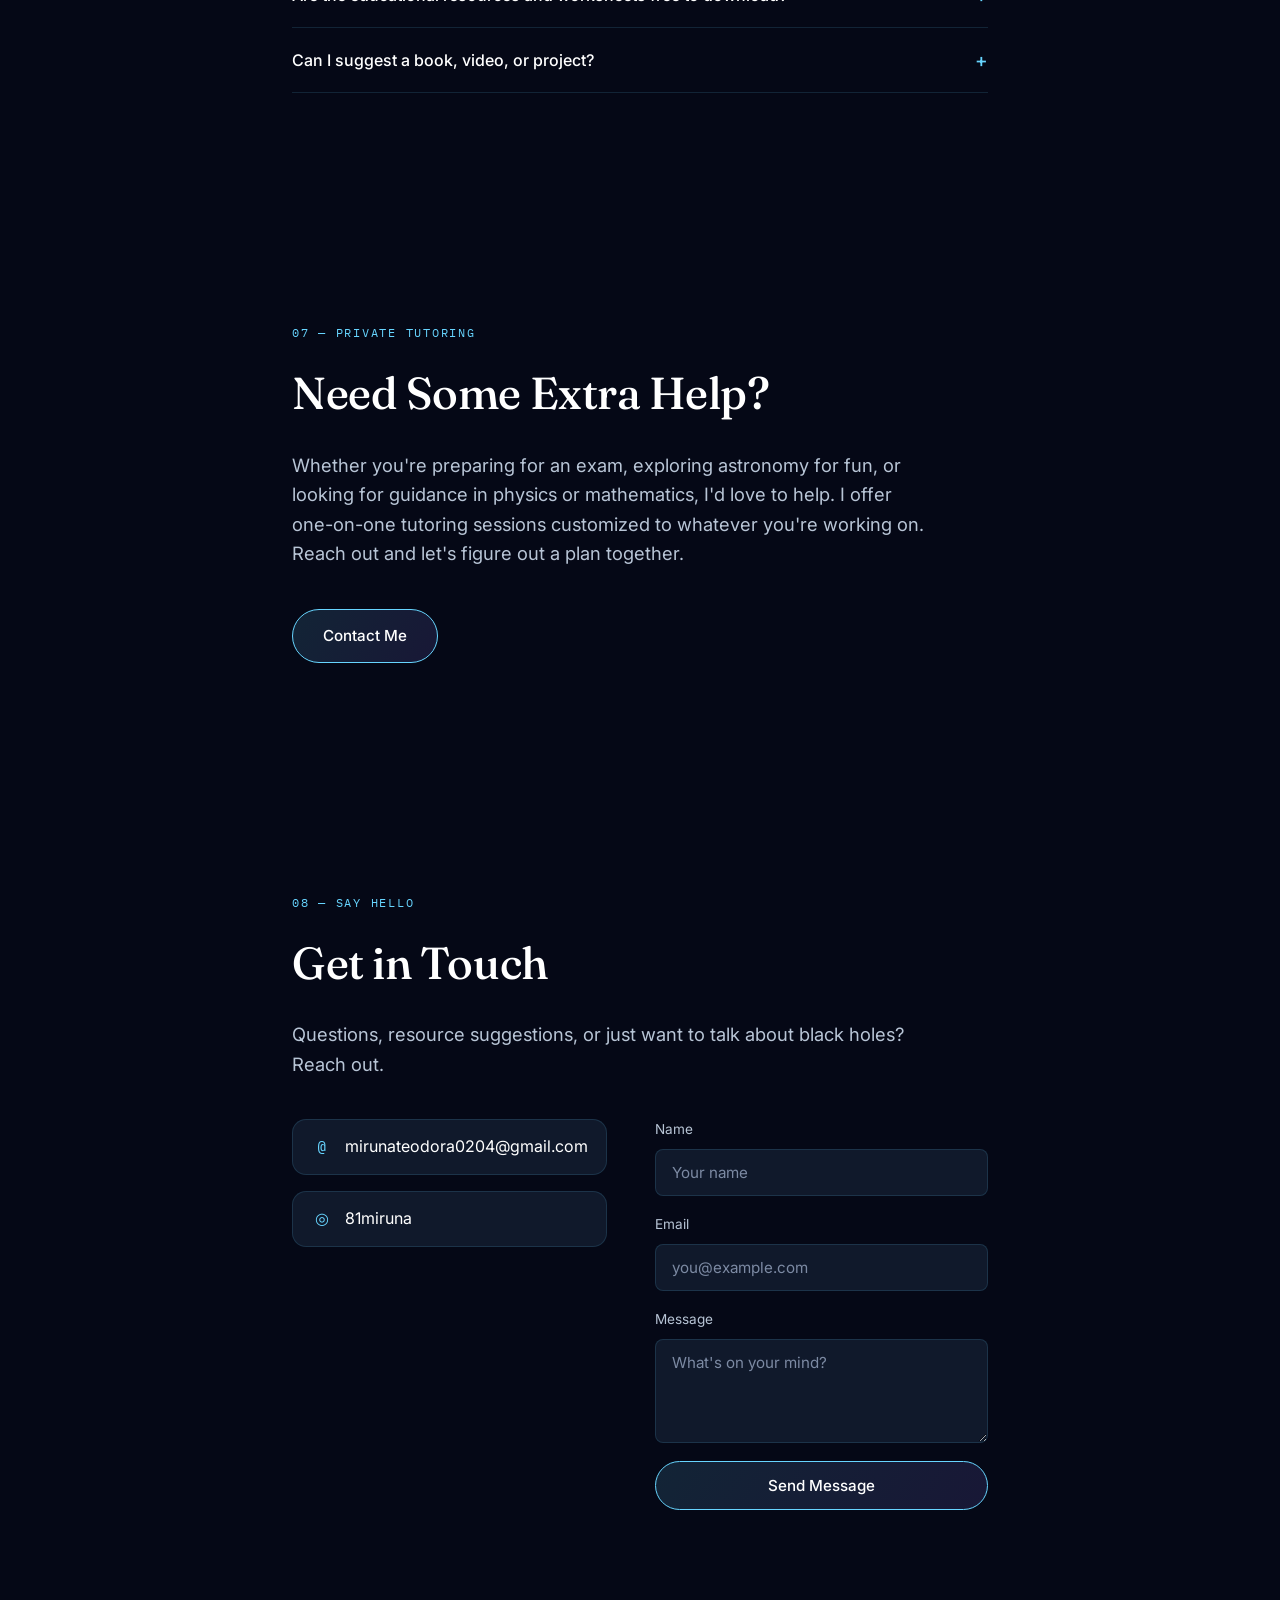
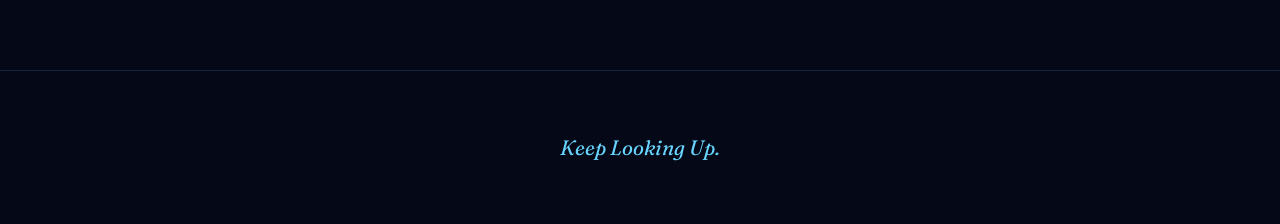
==== commit 1da59283: "Update index.html" ====
--- a/index.html
+++ b/index.html
@@ -240,7 +240,7 @@
   <a class="contact-item" href="mailto:mirunateodora0204@gmail.com">
     <span class="contact-icon mono">@</span> mirunateodora0204@gmail.com
   </a>
-  <a class="contact-item" href="https://instagram.com/YOUR_HANDLE" target="_blank" rel="noopener">
+  <a class="contact-item" href="https://instagram.com/81miruna" target="_blank" rel="noopener">
     <span class="contact-icon mono">◎</span> 81miruna
   </a>
 </div>
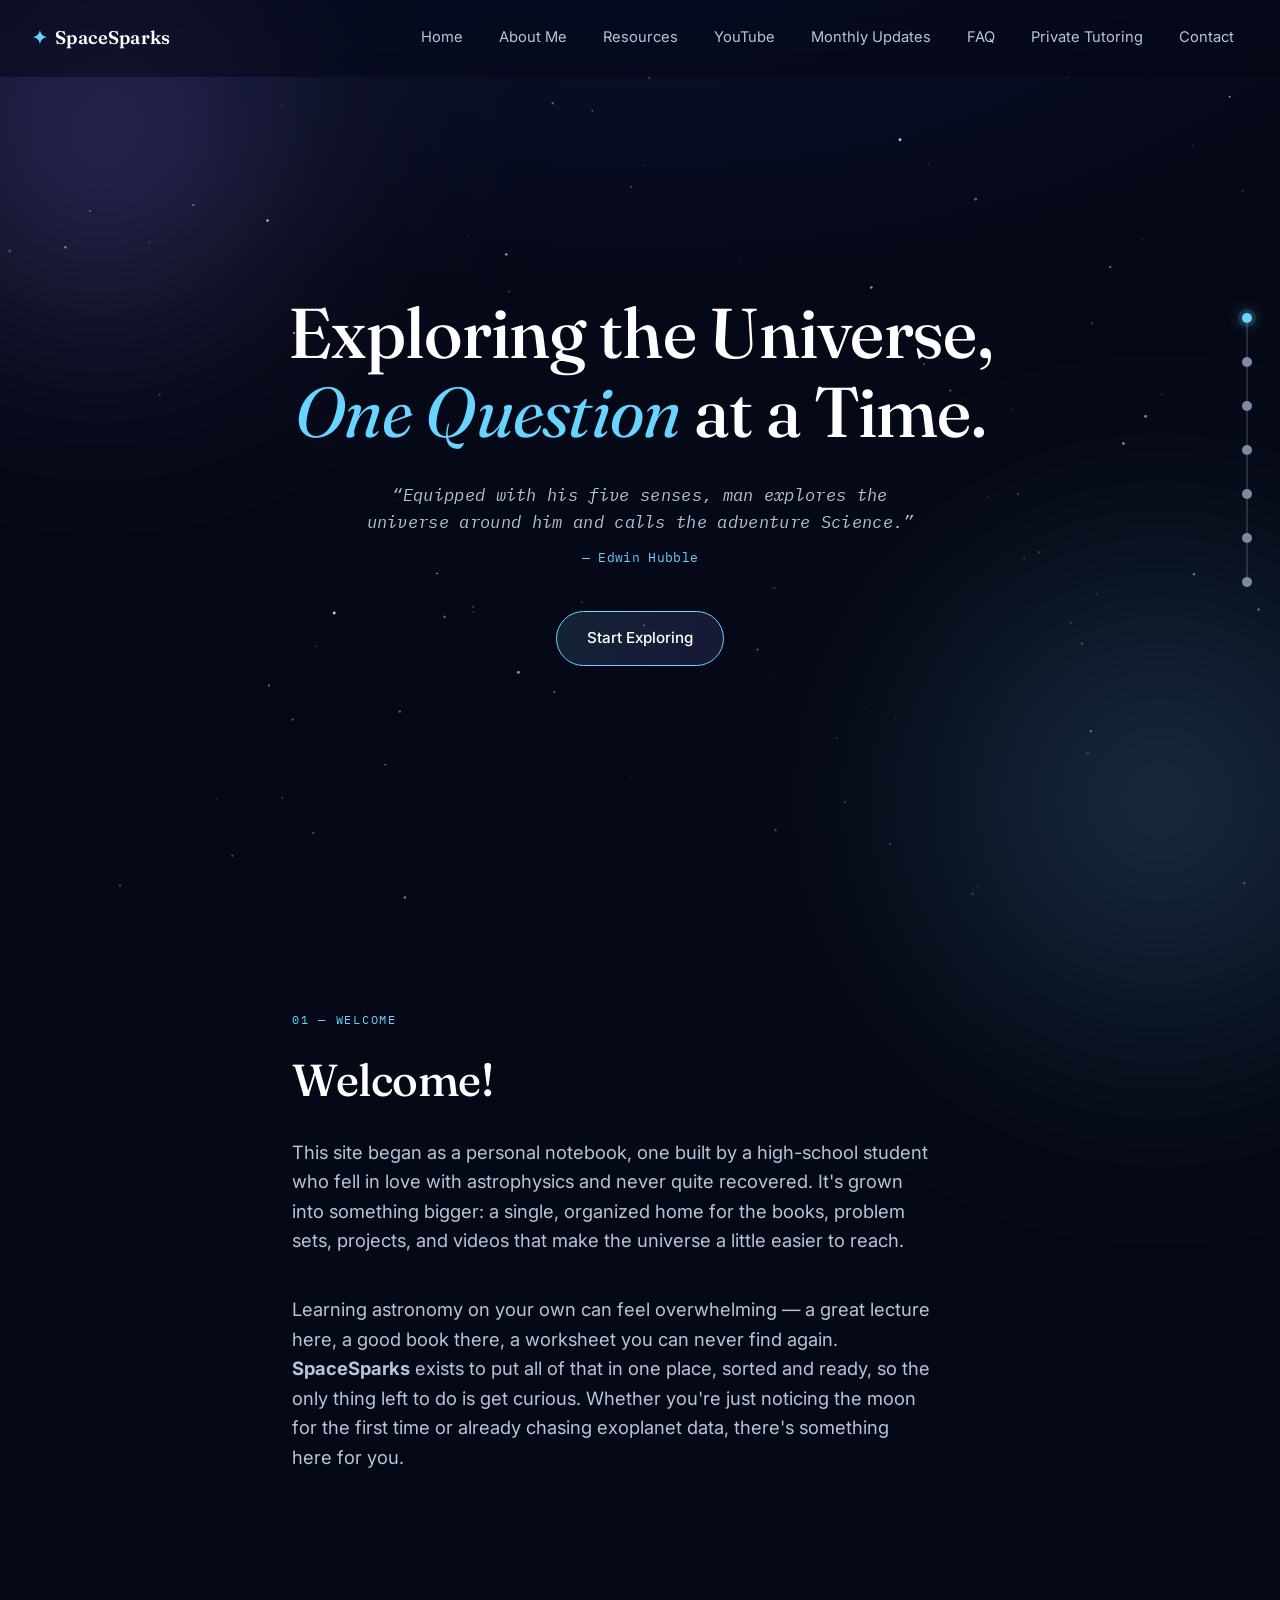
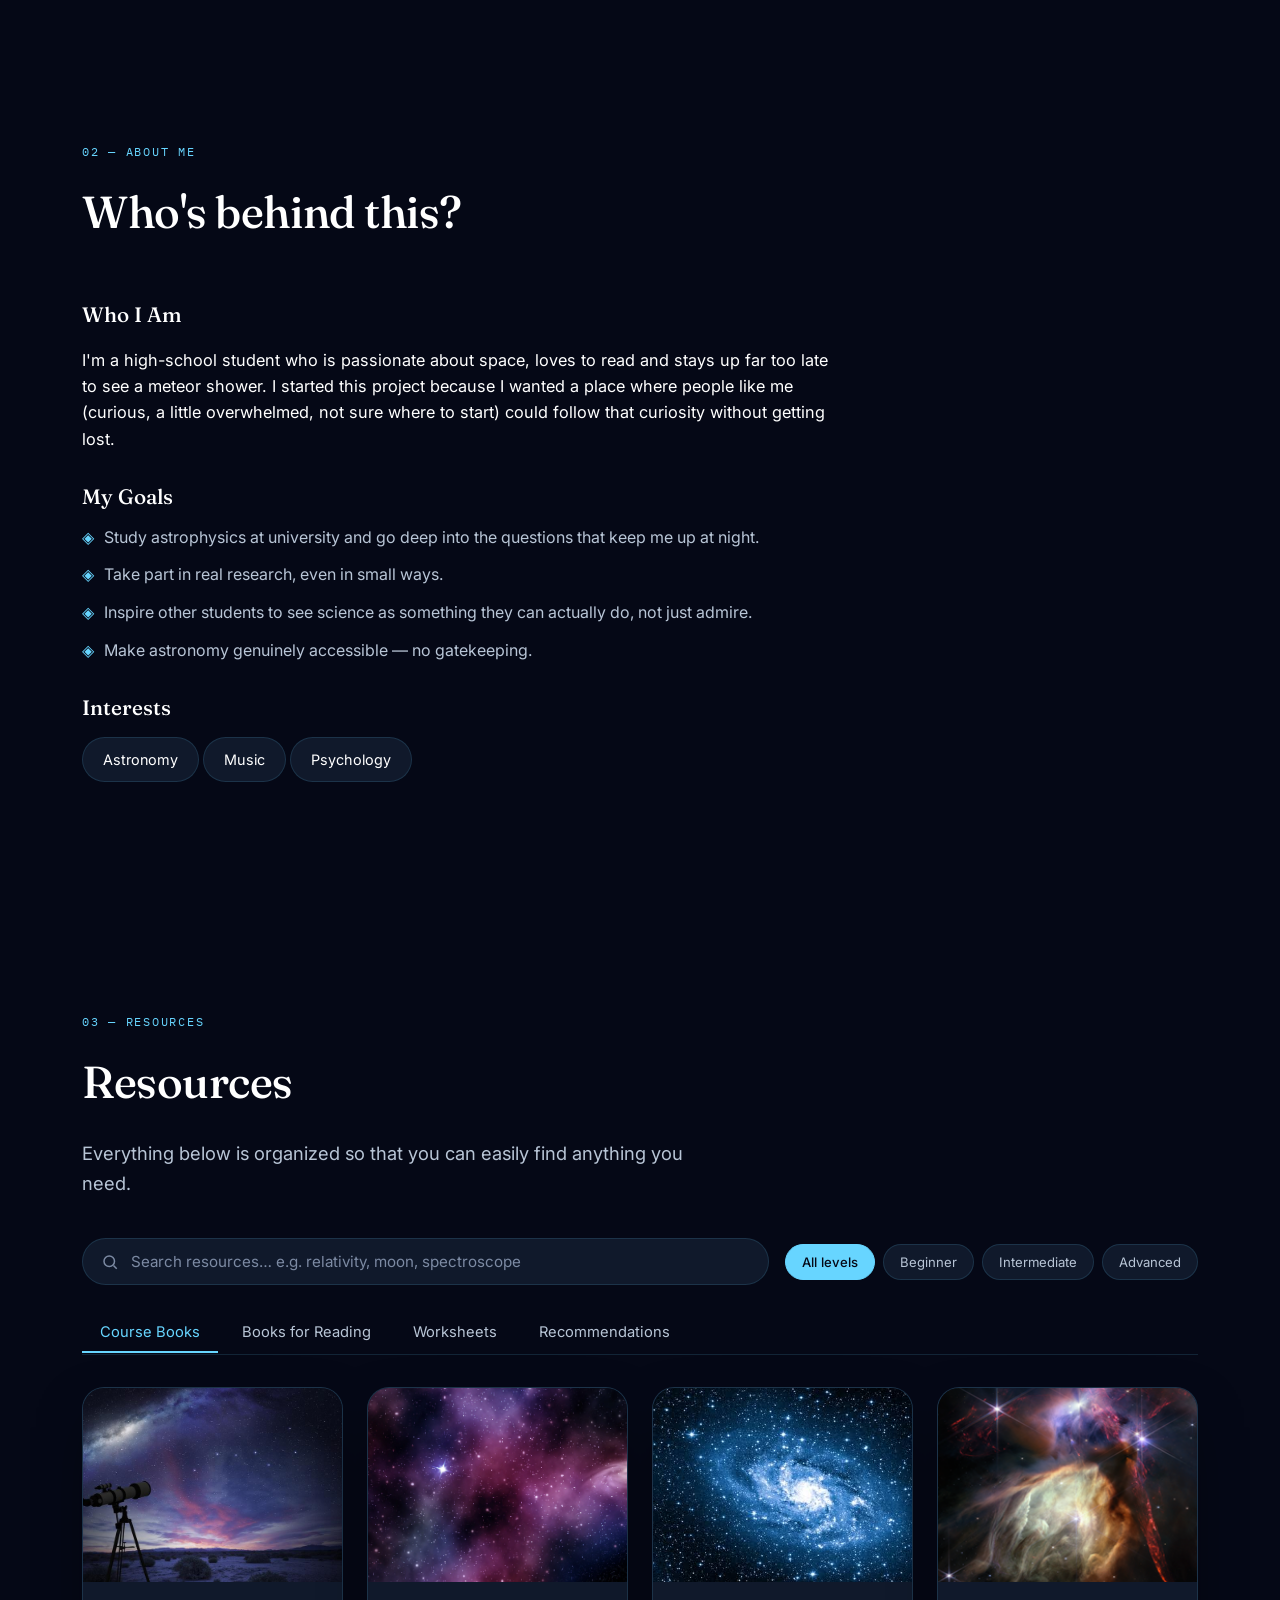
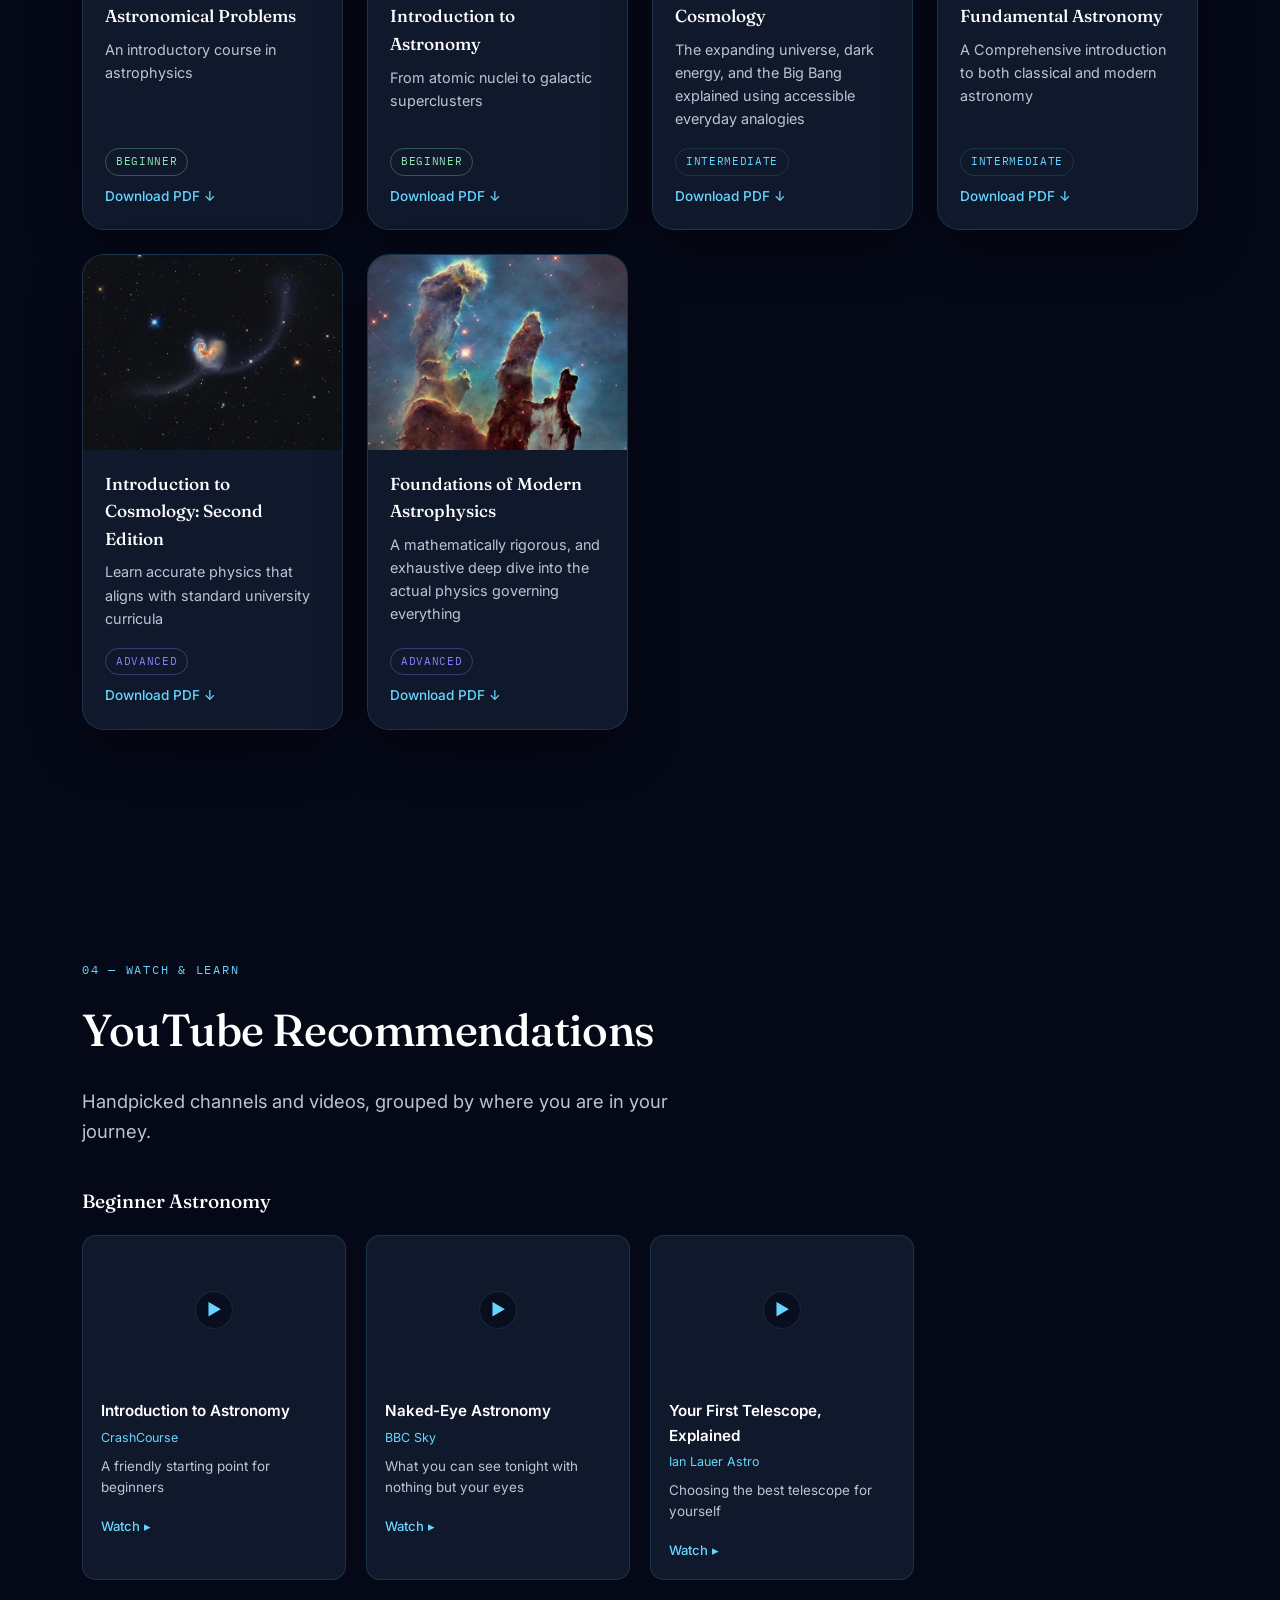
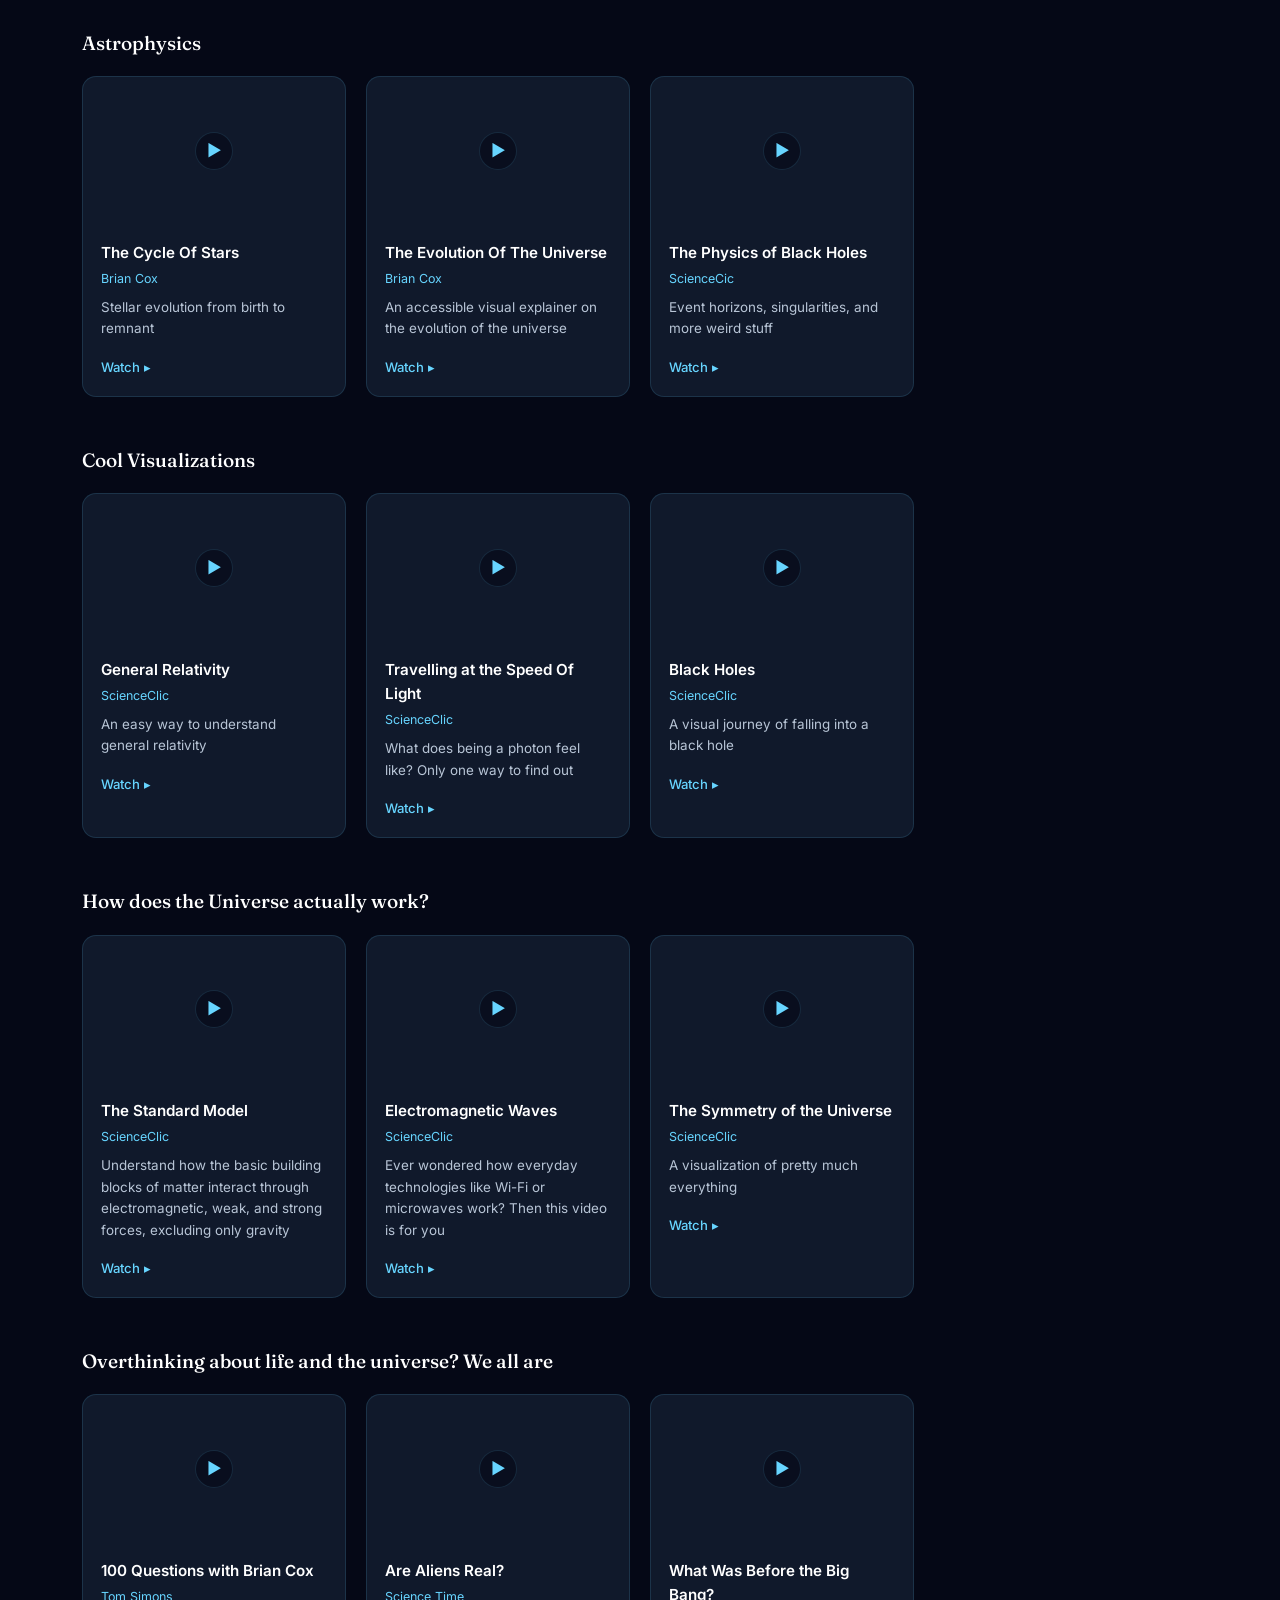
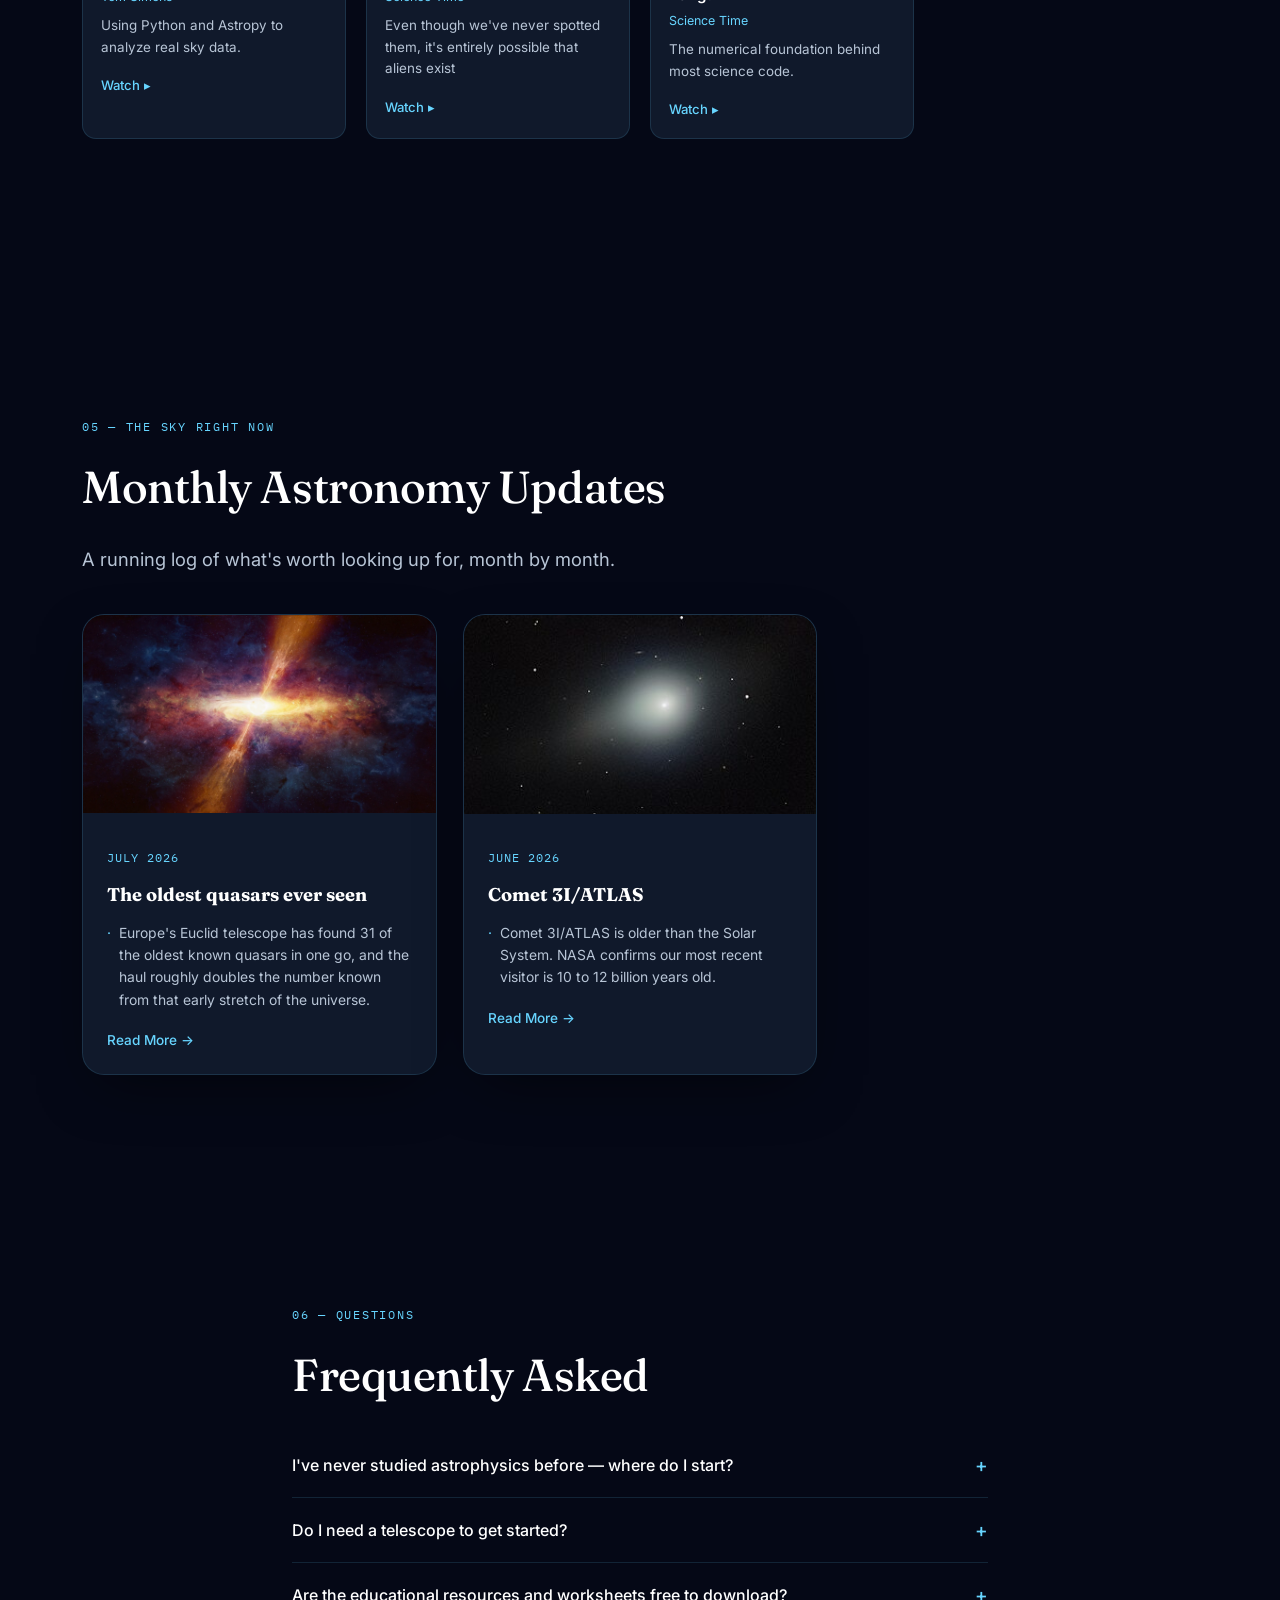
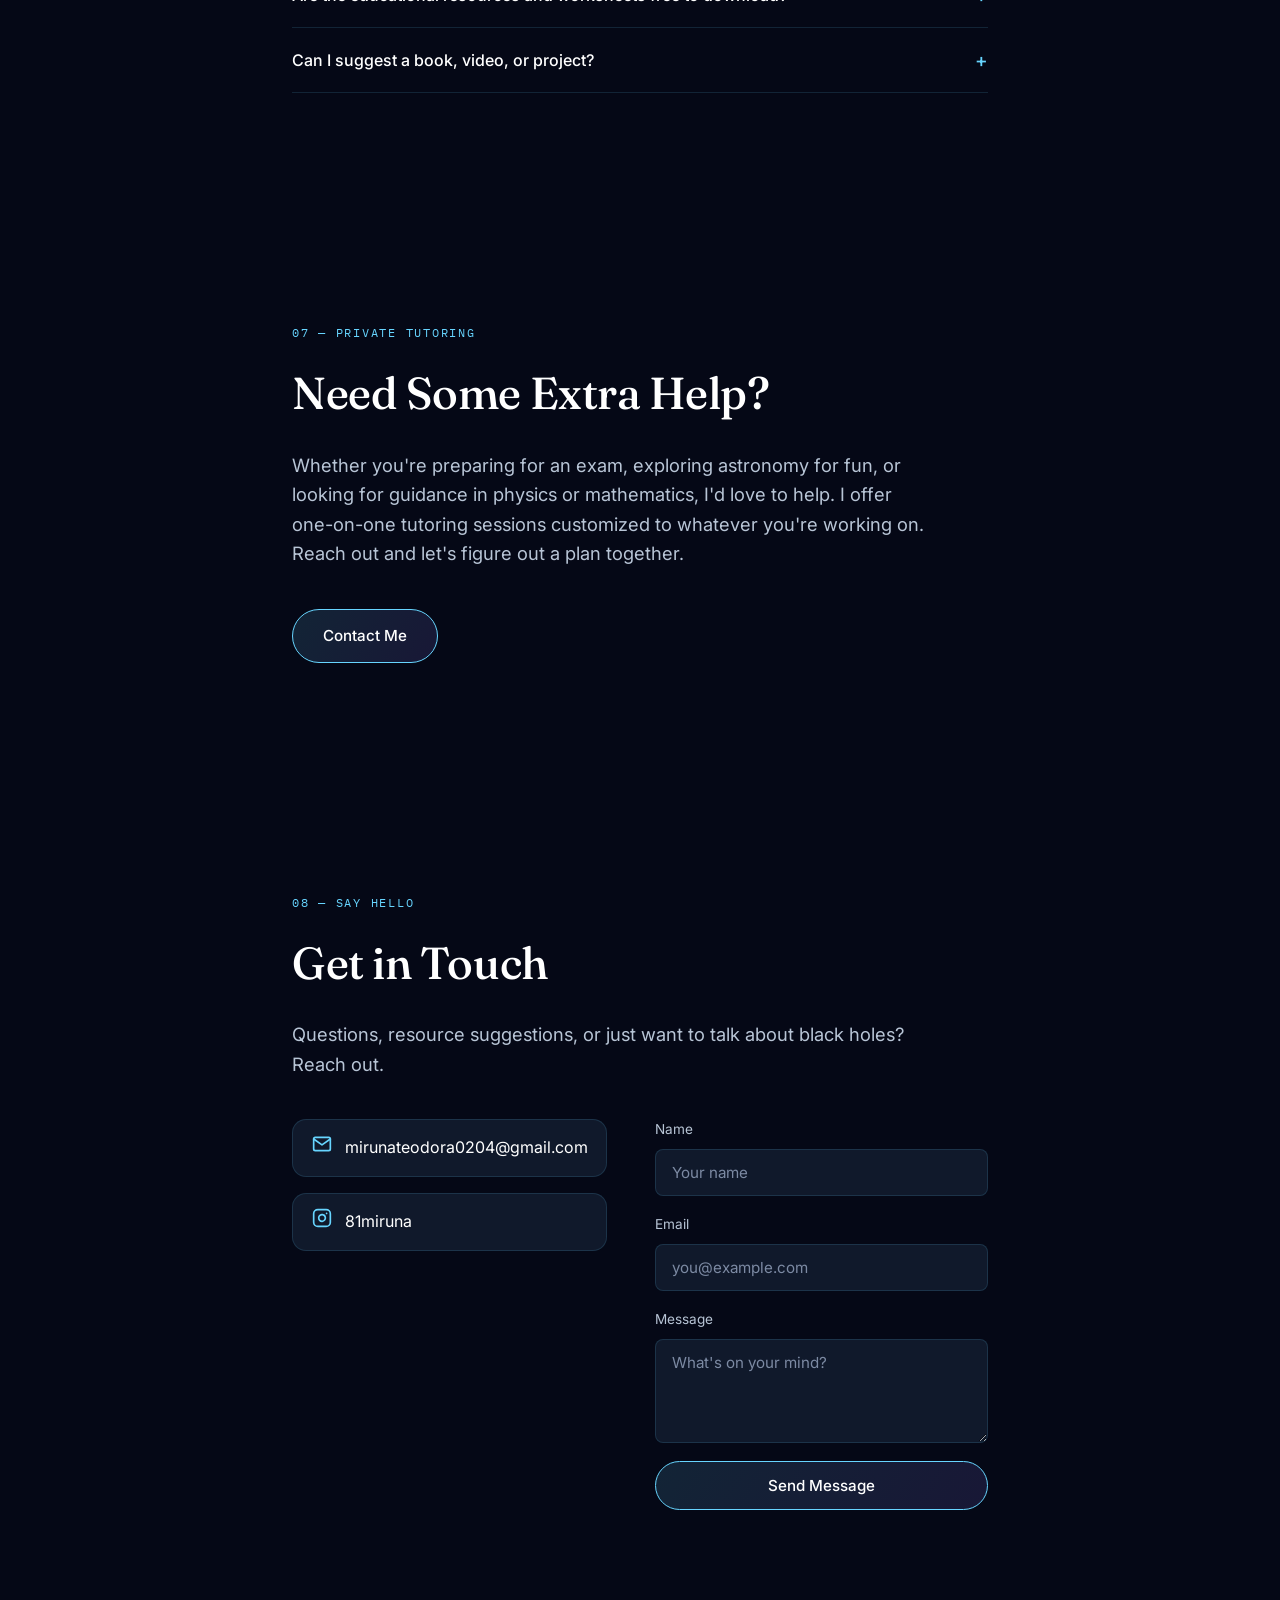
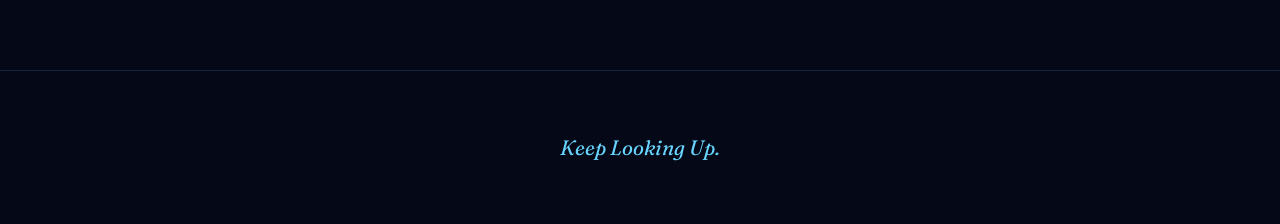
==== commit e5180b1c: "Update index.html" ====
--- a/index.html
+++ b/index.html
@@ -238,10 +238,23 @@
     <div class="contact-grid">
       <div class="contact-info">
   <a class="contact-item" href="mailto:mirunateodora0204@gmail.com">
-    <span class="contact-icon mono">@</span> mirunateodora0204@gmail.com
+    <span class="contact-icon">
+      <svg viewBox="0 0 24 24" width="20" height="20" fill="none" stroke="currentColor" stroke-width="2" stroke-linecap="round" stroke-linejoin="round">
+        <rect x="2" y="4" width="20" height="16" rx="2"/>
+        <path d="m22 6-10 7L2 6"/>
+      </svg>
+    </span>
+    mirunateodora0204@gmail.com
   </a>
   <a class="contact-item" href="https://instagram.com/81miruna" target="_blank" rel="noopener">
-    <span class="contact-icon mono">◎</span> 81miruna
+    <span class="contact-icon">
+      <svg viewBox="0 0 24 24" width="20" height="20" fill="none" stroke="currentColor" stroke-width="2" stroke-linecap="round" stroke-linejoin="round">
+        <rect x="2" y="2" width="20" height="20" rx="5"/>
+        <path d="M16 11.37A4 4 0 1 1 12.63 8 4 4 0 0 1 16 11.37z"/>
+        <line x1="17.5" y1="6.5" x2="17.51" y2="6.5"/>
+      </svg>
+    </span>
+    81miruna
   </a>
 </div>
 
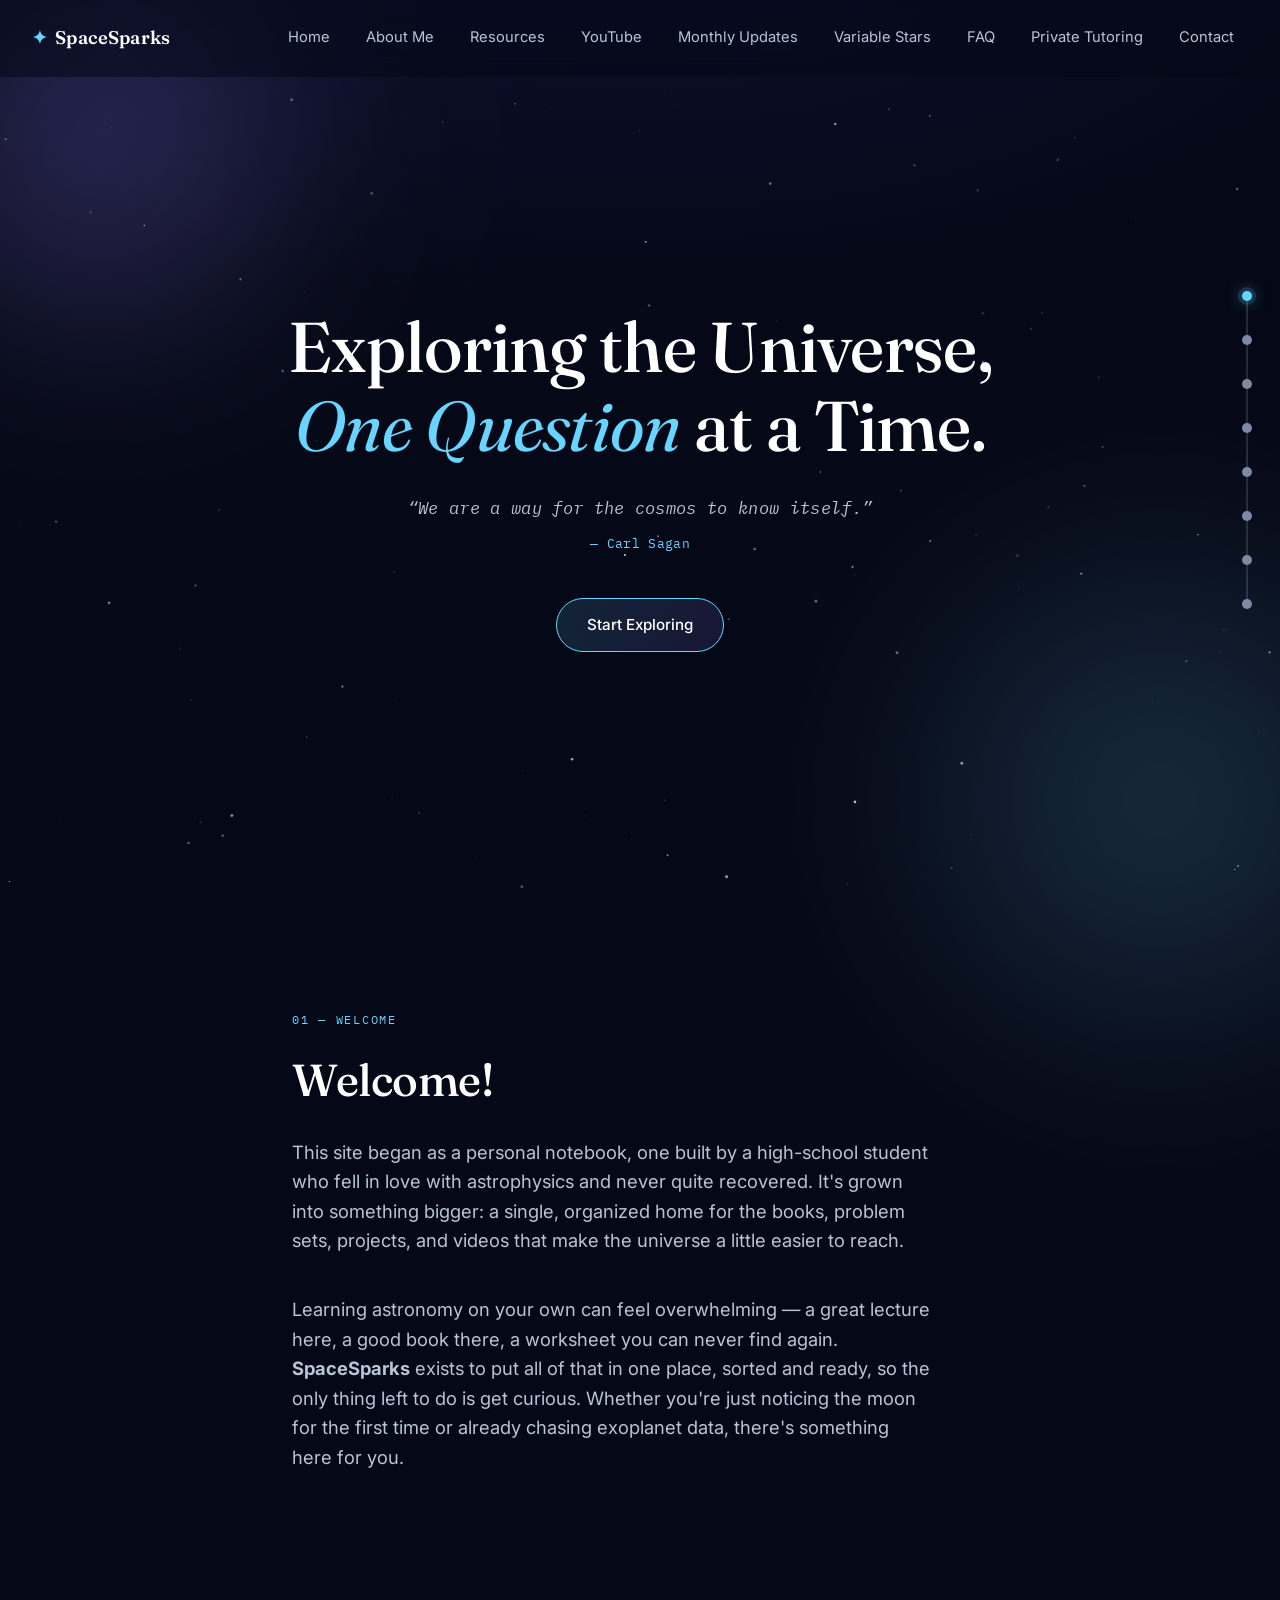
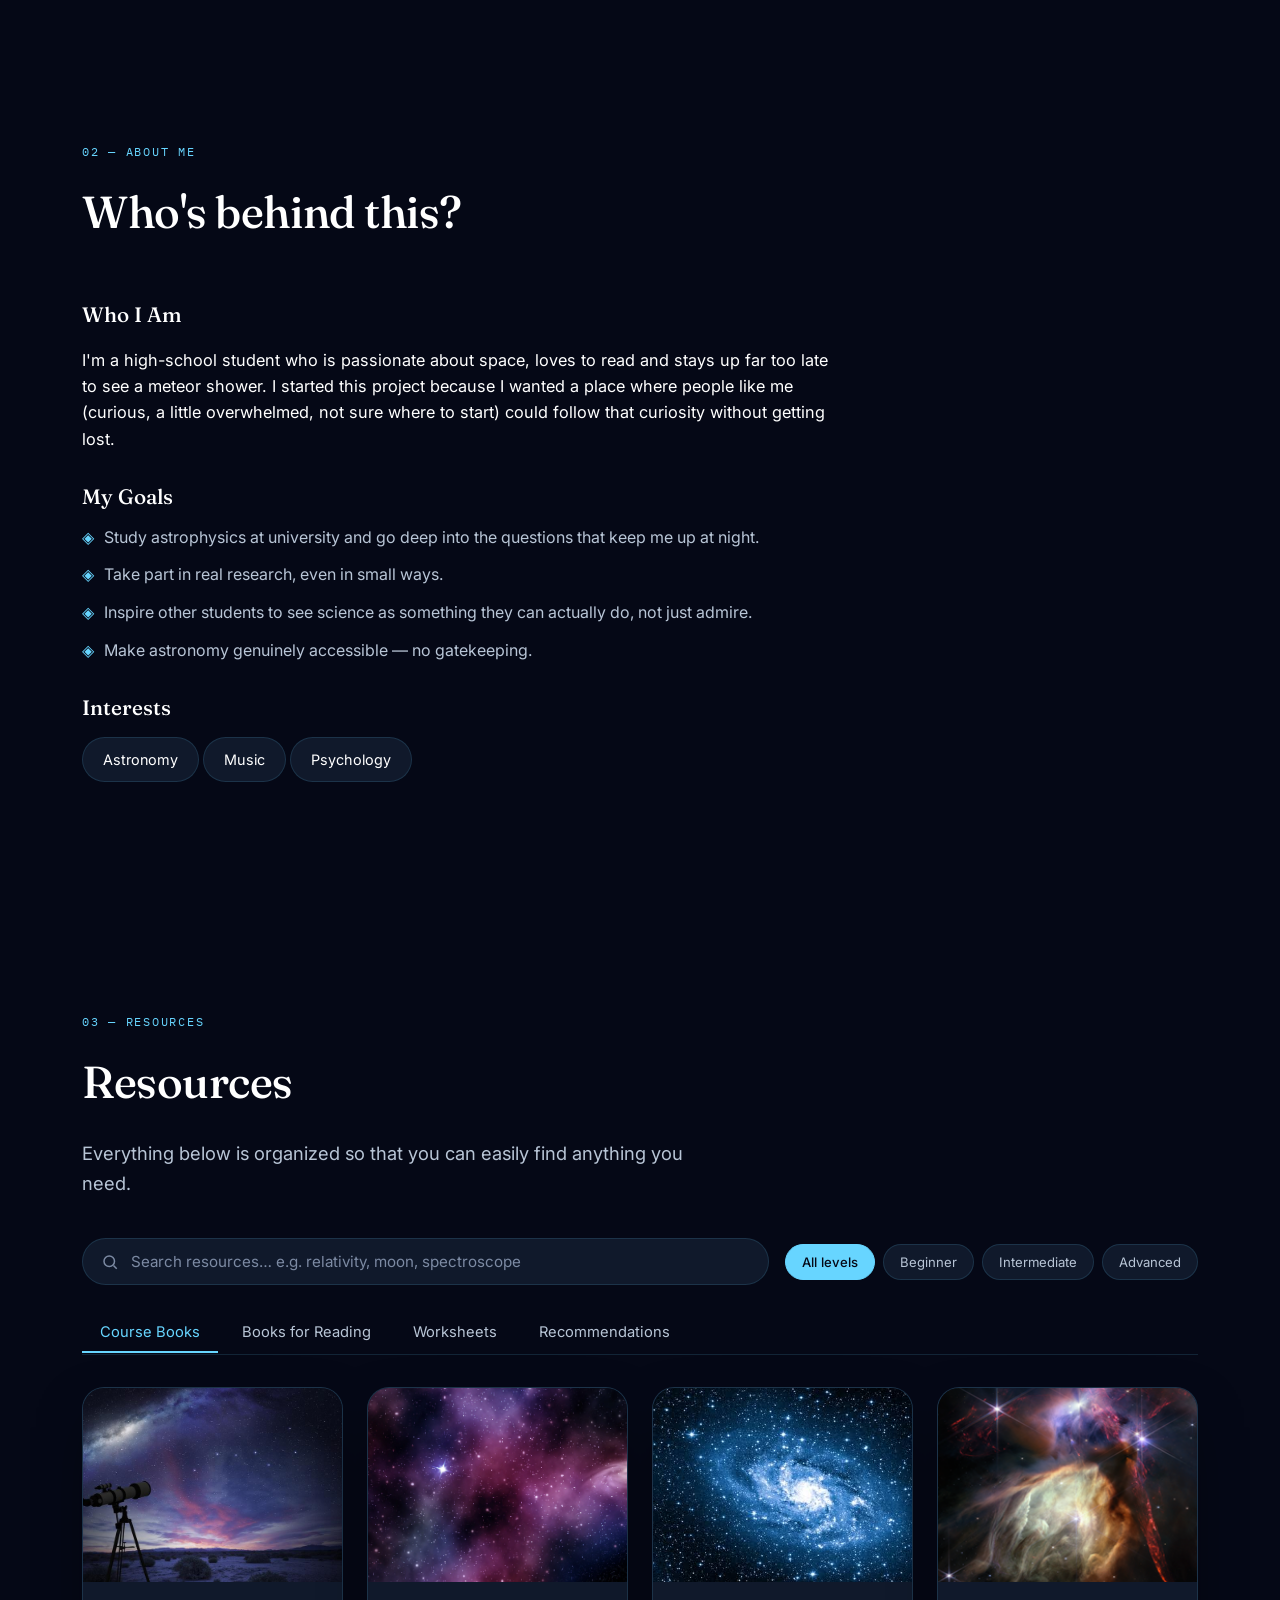
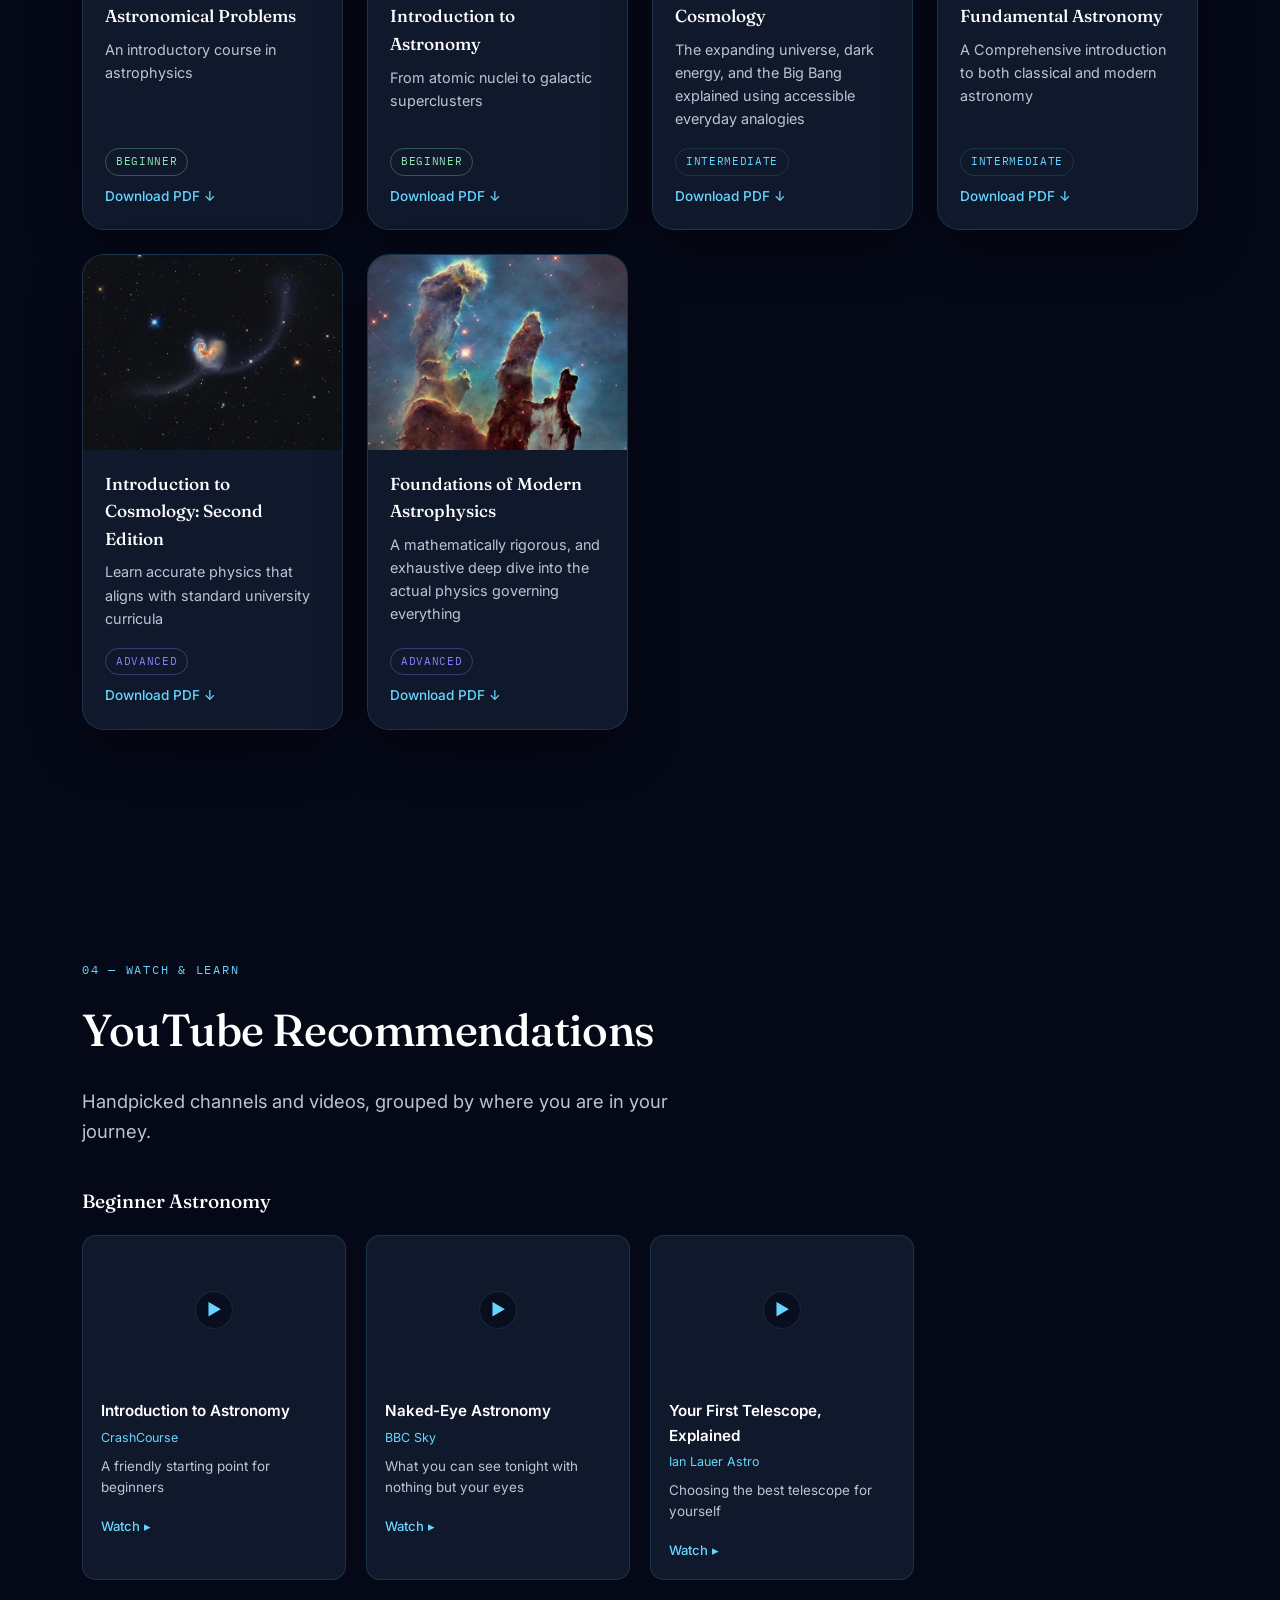
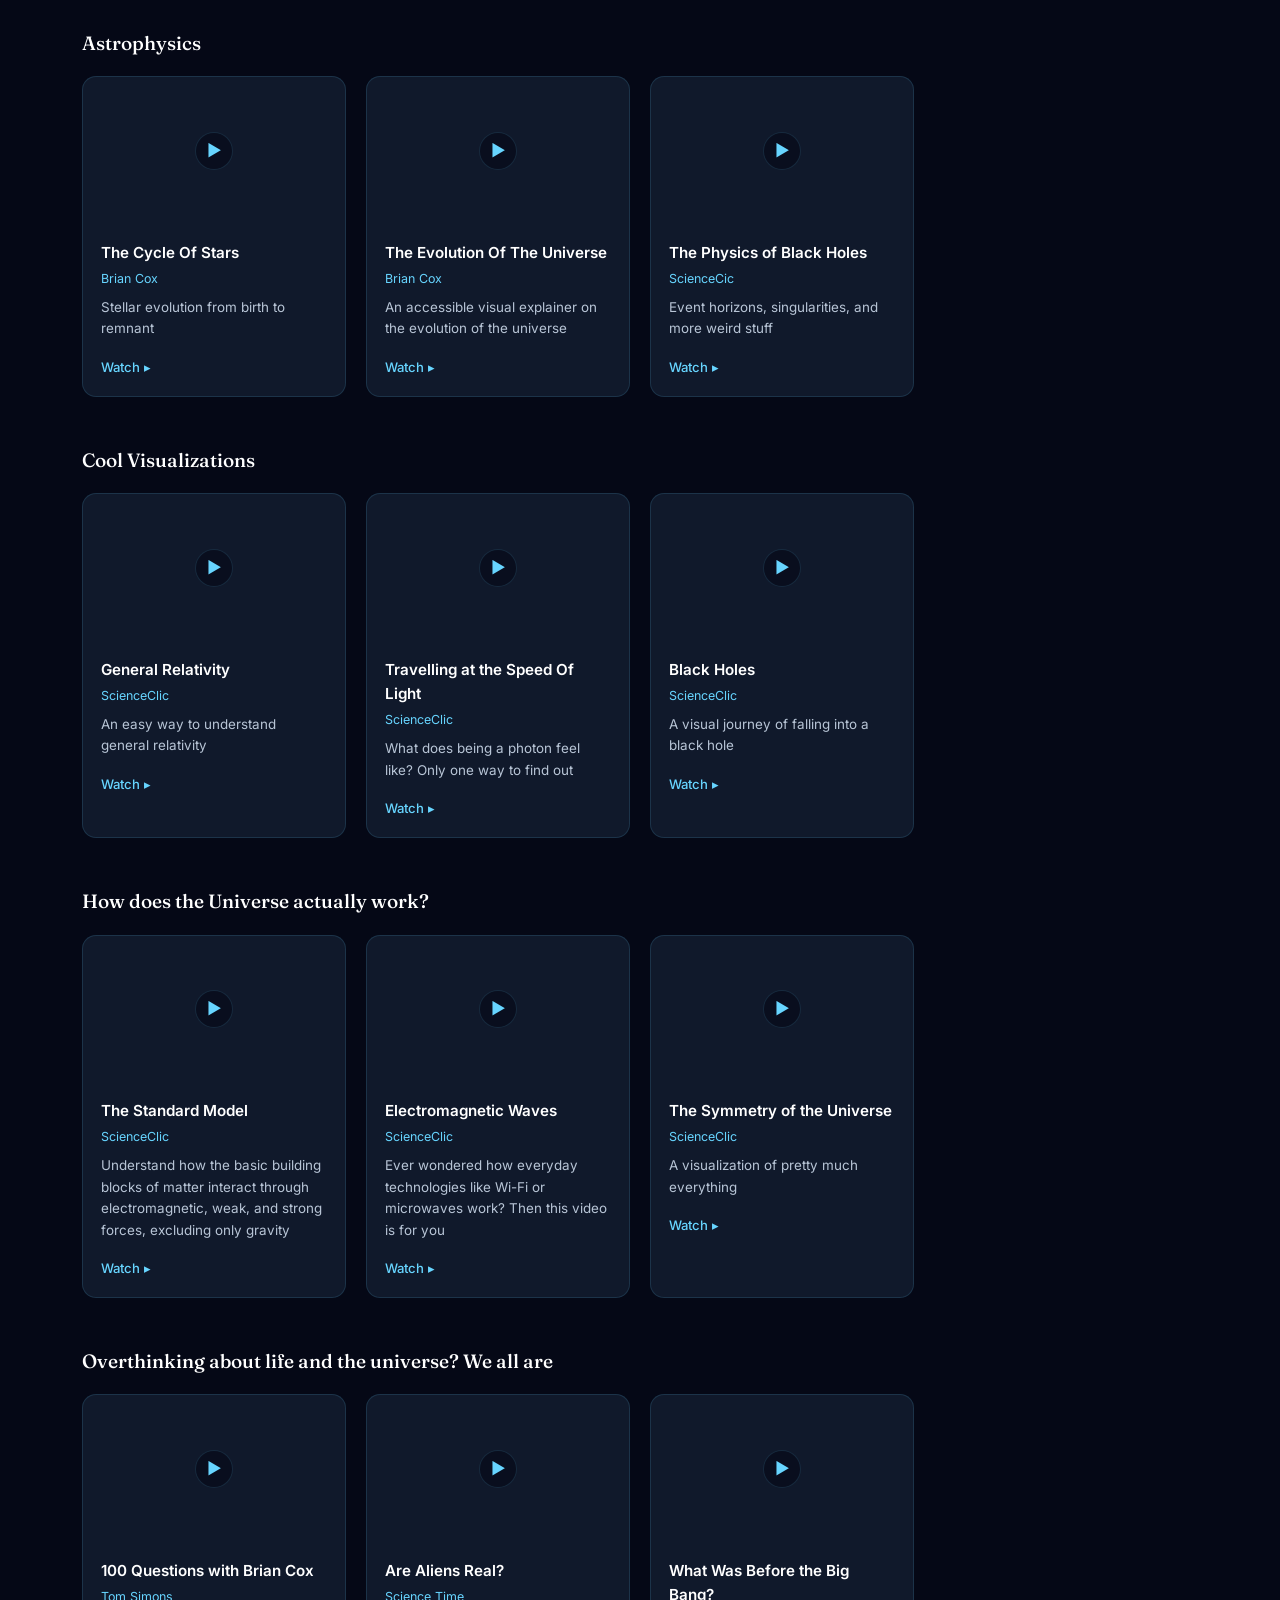
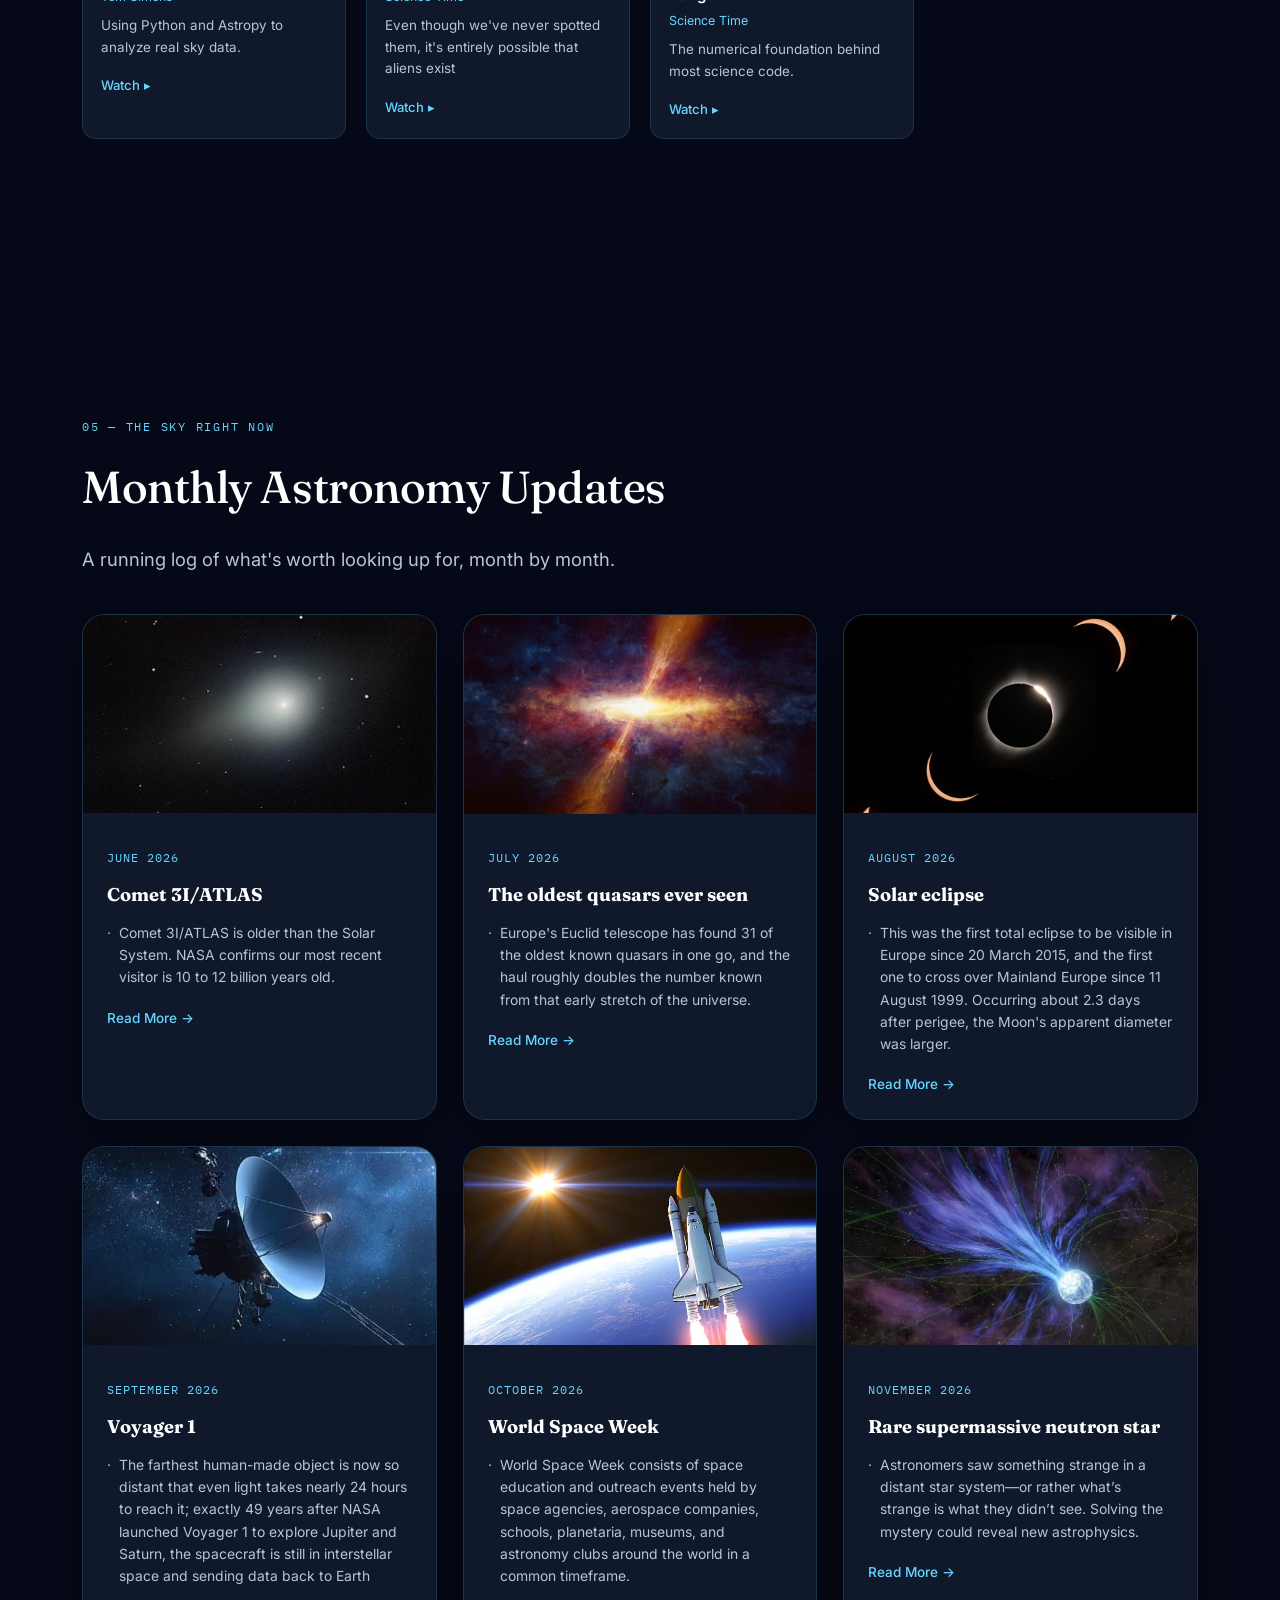
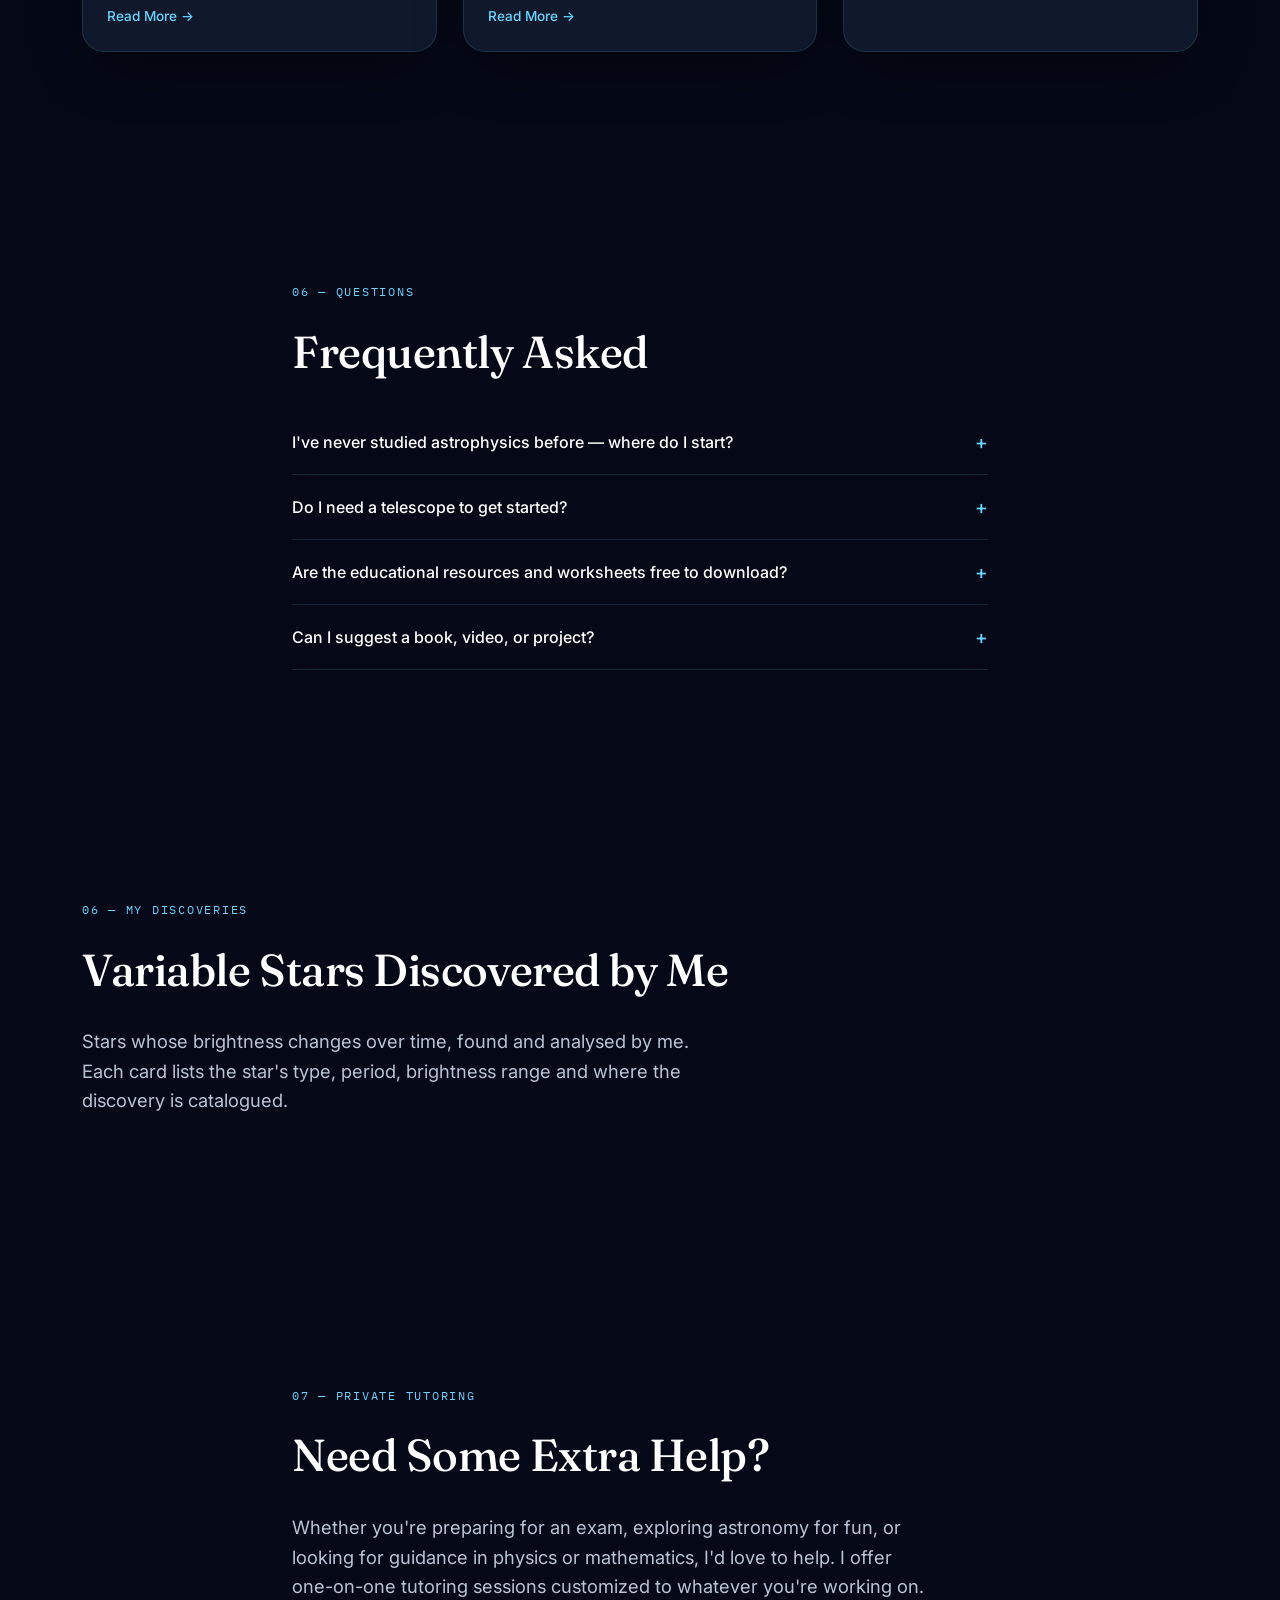
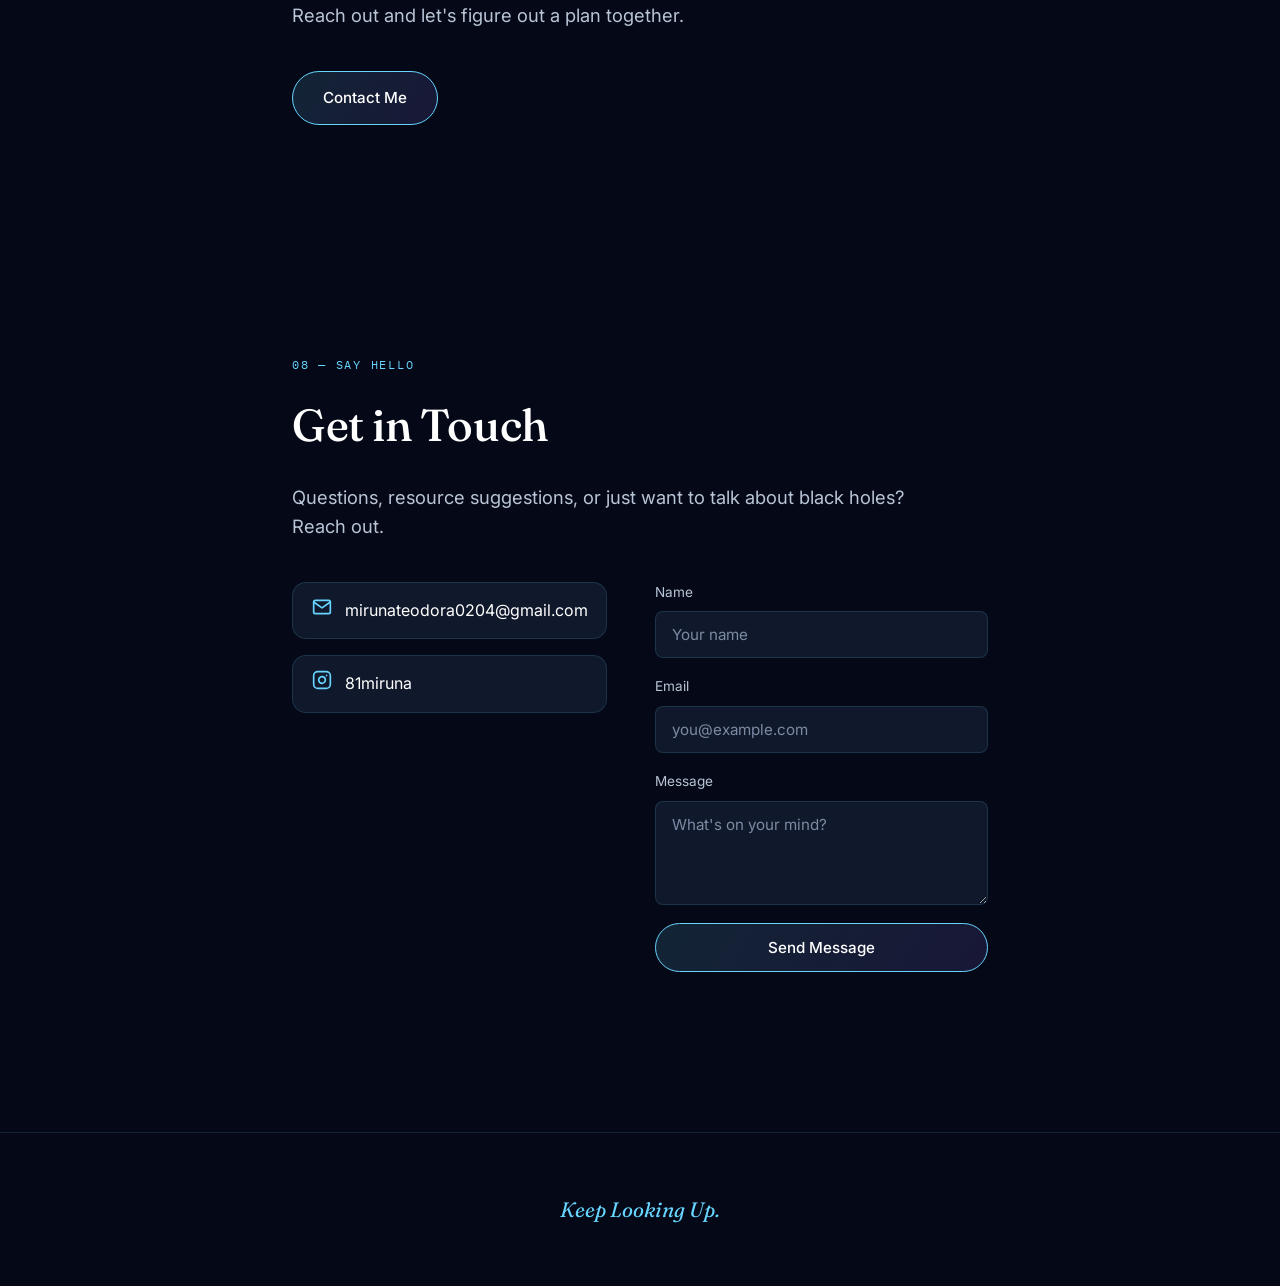
==== commit 6363fd71: "Add Variable Stars section and update navigation" ====
--- a/index.html
+++ b/index.html
@@ -35,6 +35,7 @@
   <button class="rail-dot" data-target="resources" aria-label="Resources"><span class="rail-label">Resources</span></button>
   <button class="rail-dot" data-target="youtube" aria-label="YouTube Recommendations"><span class="rail-label">YouTube</span></button>
   <button class="rail-dot" data-target="updates" aria-label="Monthly Astronomy Updates"><span class="rail-label">Monthly Updates</span></button>
+  <button class="rail-dot" data-target="variable-stars" aria-label="Variable Stars Discovered by Me"><span class="rail-label">Variable Stars</span></button>
   <button class="rail-dot" data-target="tutoring" aria-label="Private Tutoring"><span class="rail-label">Tutoring</span></button>
   <button class="rail-dot" data-target="contact" aria-label="Contact"><span class="rail-label">Contact</span></button>
 </nav>
@@ -53,6 +54,7 @@
     <li><a href="#resources" class="nav-link">Resources</a></li>
     <li><a href="#youtube" class="nav-link">YouTube</a></li>
     <li><a href="#updates" class="nav-link">Monthly Updates</a></li>
+    <li><a href="#variable-stars" class="nav-link">Variable Stars</a></li>
     <li><a href="#faq" class="nav-link">FAQ</a></li>
     <li><a href="#tutoring" class="nav-link">Private Tutoring</a></li>
     <li><a href="#contact" class="nav-link">Contact</a></li>
@@ -214,6 +216,20 @@
   </div>
 </section>
 
+  <!-- ================= VARIABLE STARS ================= -->
+<section id="variable-stars" class="section variable-stars fade-section">
+  <div class="container">
+    <p class="eyebrow mono">06 — my discoveries</p>
+    <h2 class="section-title">Variable Stars Discovered by Me</h2>
+    <p class="lead">
+      Stars whose brightness changes over time, found and analysed by me. Each card lists
+      the star's type, period, brightness range and where the discovery is catalogued.
+    </p>
+
+    <div class="vs-grid" id="variableStarsGrid"></div>
+    <p class="empty-state mono" id="vsEmptyState" hidden>New discoveries coming soon — keep looking up.</p>
+  </div>
+</section>
    <!-- ================= PRIVATE TUTORING ================= -->
 <section id="tutoring" class="section tutoring fade-section">
   <div class="container narrow">
@@ -287,7 +303,6 @@
 </footer>
 
 <button class="back-to-top" id="backToTop" aria-label="Back to top">↑</button>
-<button class="back-to-top" id="backToTop" aria-label="Back to top">↑</button>
 
 <script data-goatcounter="https://miruna.goatcounter.com/count" async src="//gc.zgo.at/count.js"></script>
 <script src="script.js"></script>
